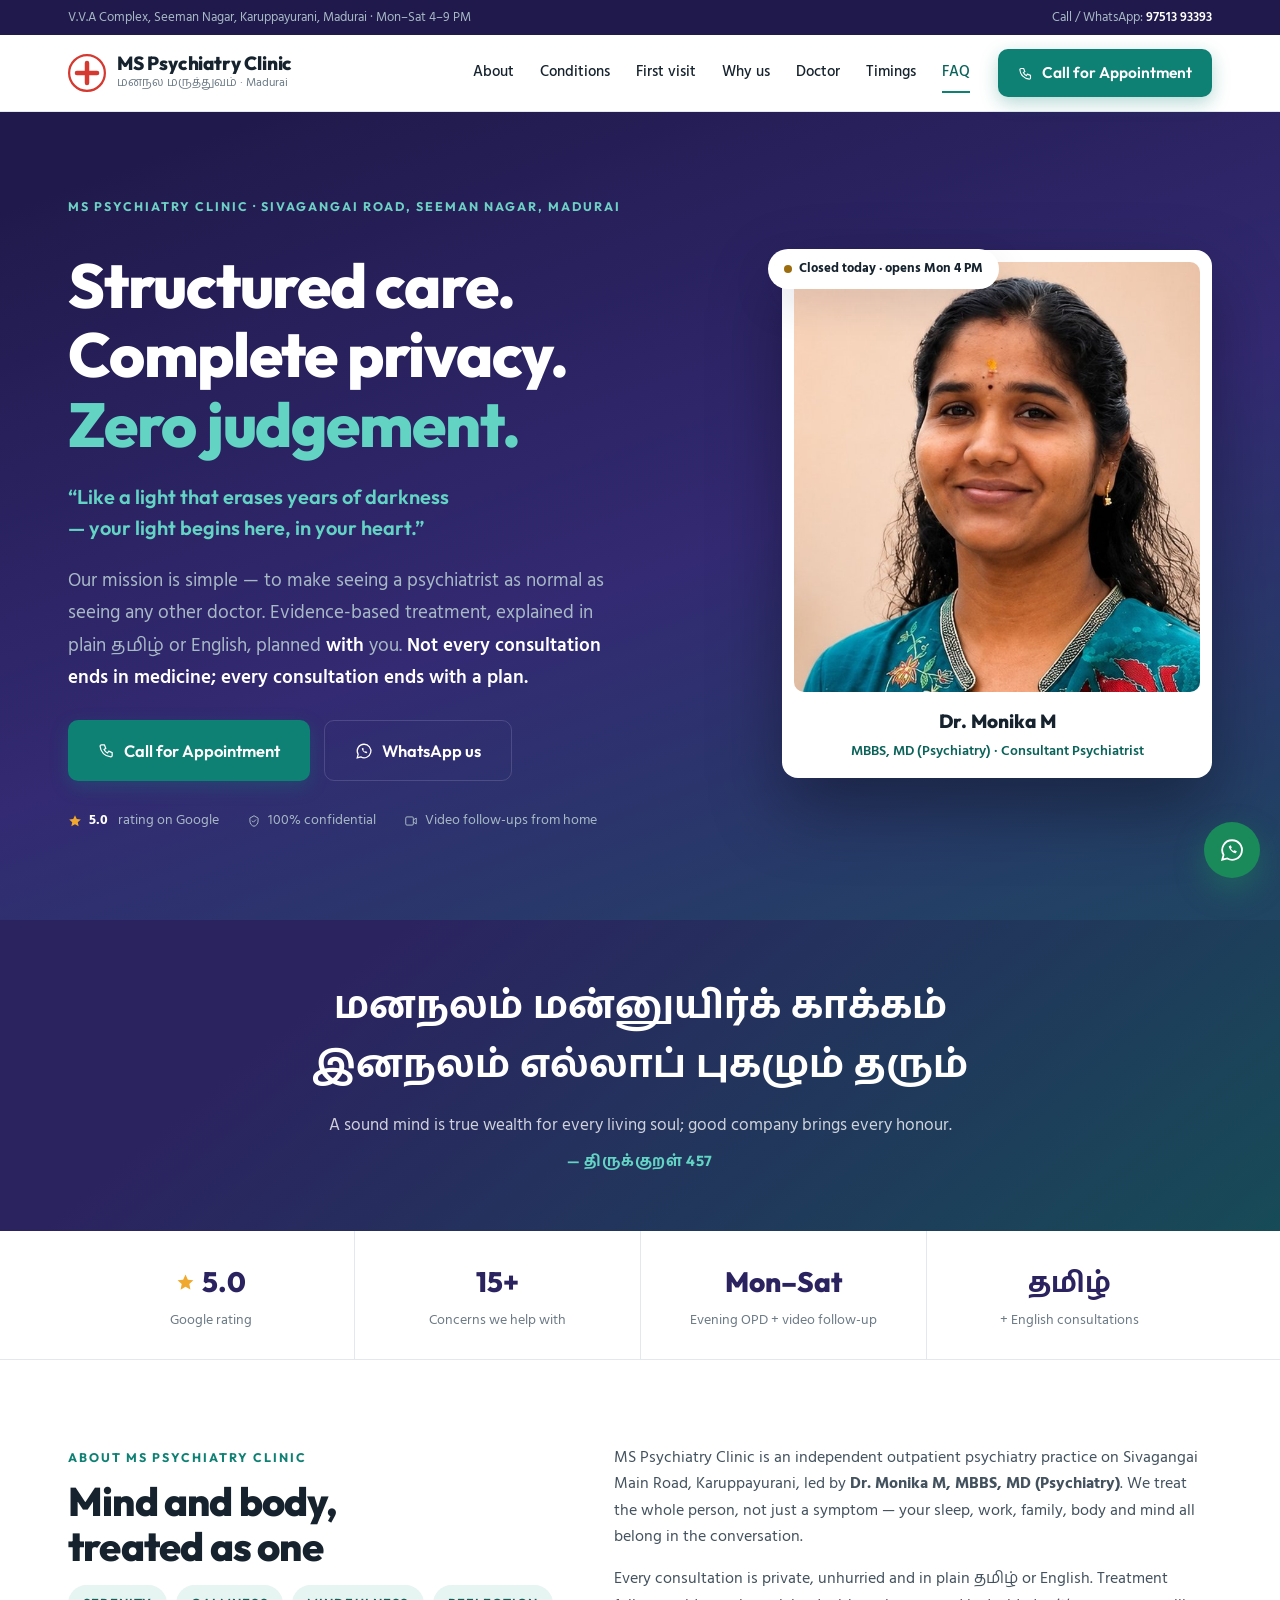
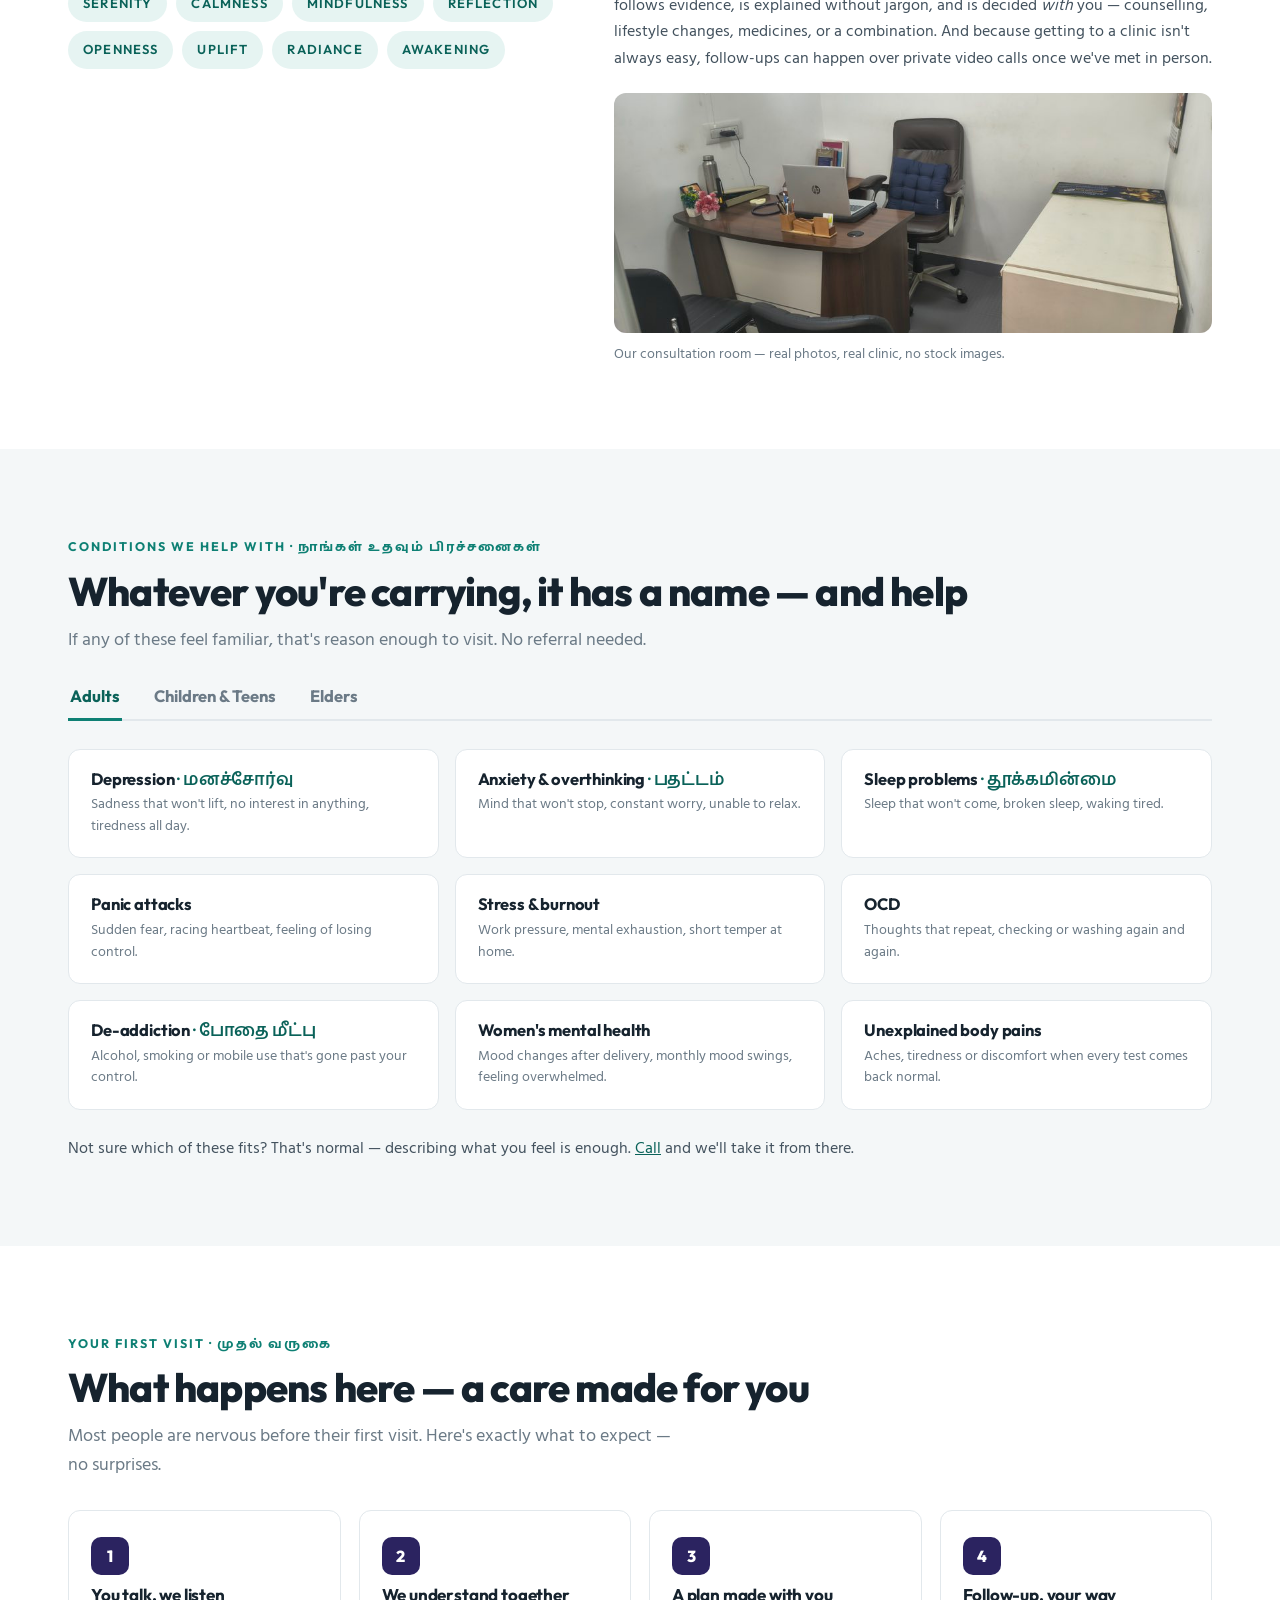
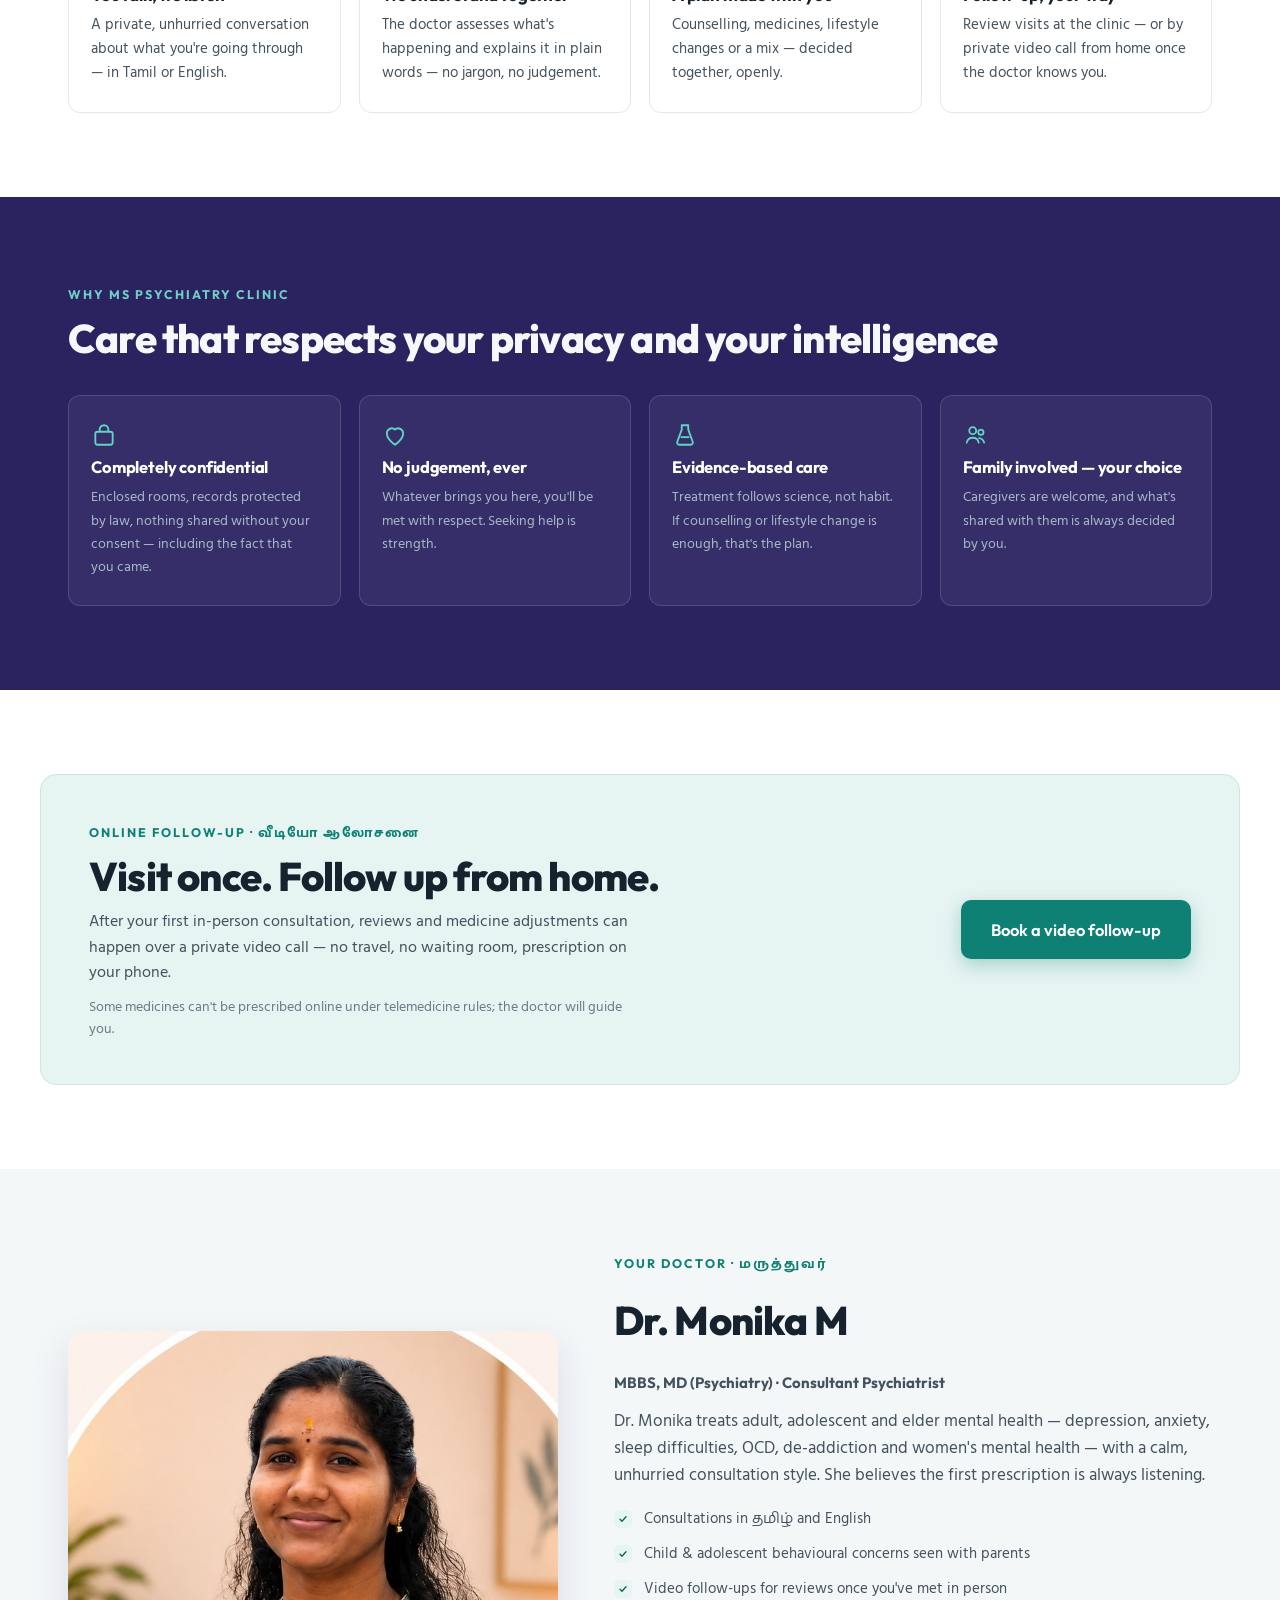
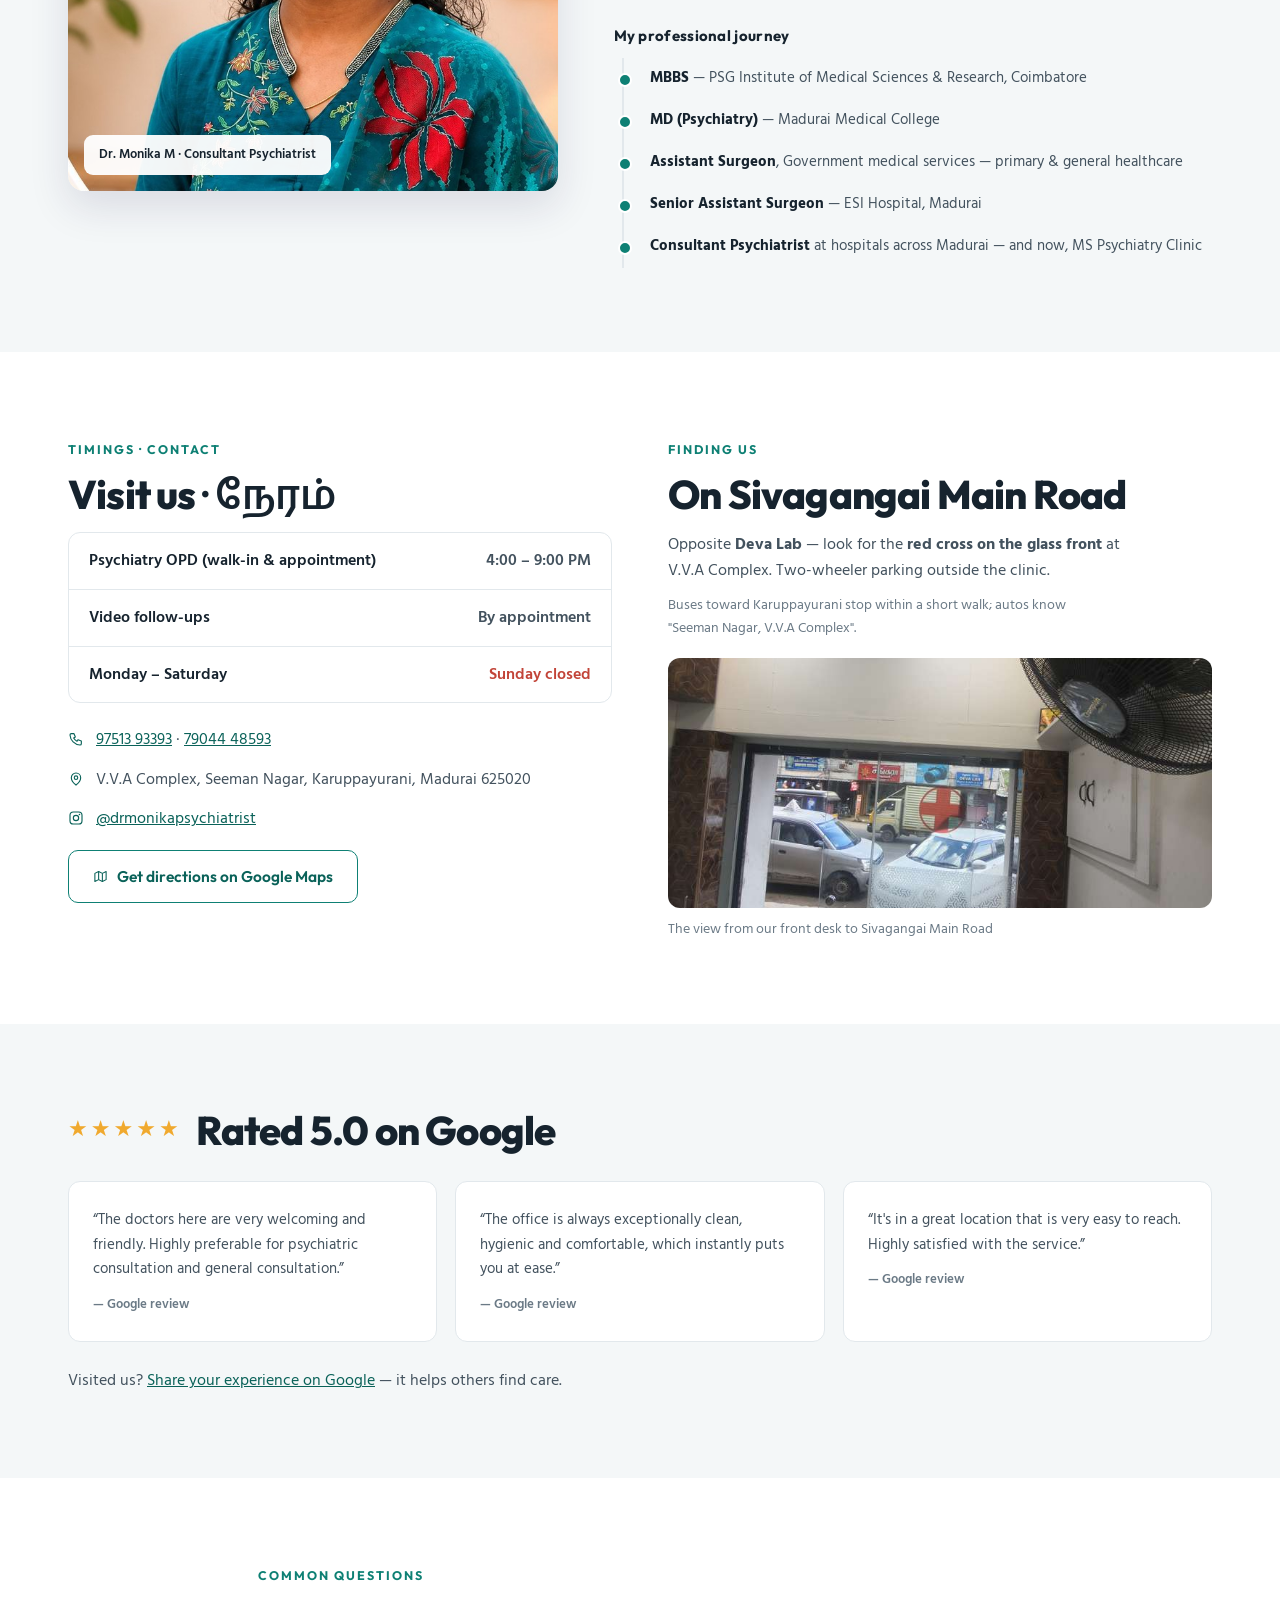
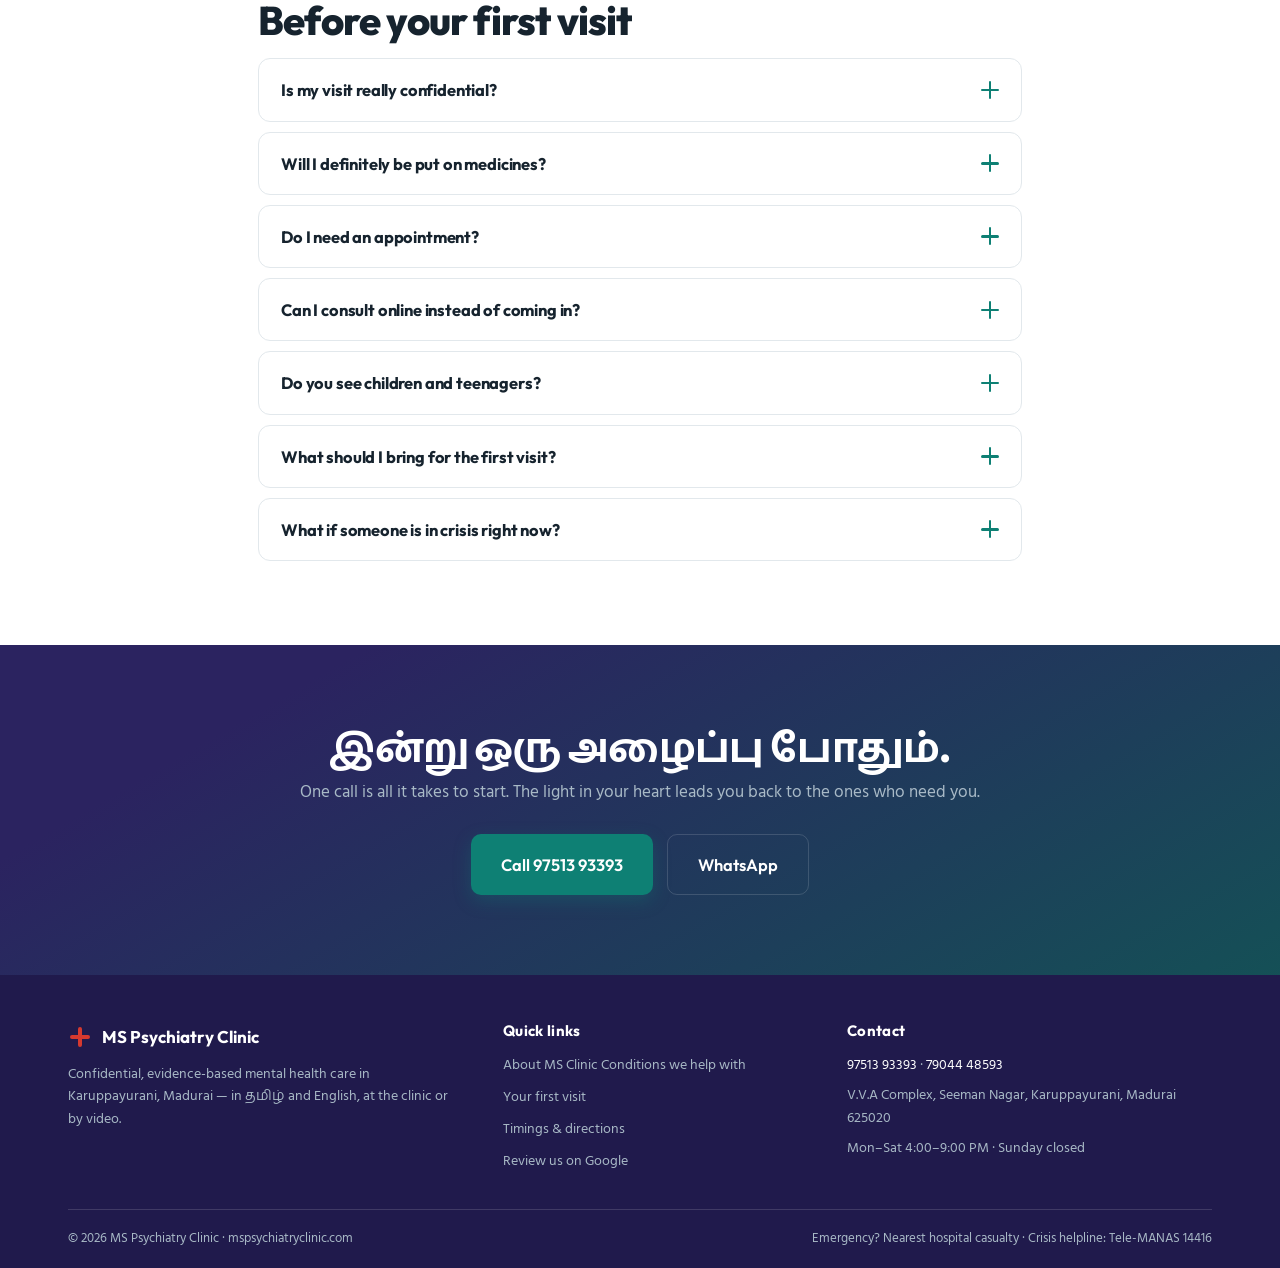
==== index.html @ f20672bb "feat(about): replace mission quote with brand-word chips; hero location now Sivagangai Road, Seeman " ====
<!doctype html>
<html lang="en">
<head>
  <meta charset="utf-8">
  <meta name="viewport" content="width=device-width, initial-scale=1">
  <title>MS Psychiatry Clinic, Madurai — Confidential Mental Health Care | மனநல மருத்துவம்</title>
  <meta name="description" content="MS Psychiatry Clinic, Karuppayurani, Madurai — confidential psychiatric consultation by Dr. Monika M, MD (Psychiatry). Depression, anxiety, sleep, de-addiction, child &amp; elder mental health. Call 97513 93393.">
  <link rel="canonical" href="https://mspsychiatryclinic.com/">
  <meta property="og:title" content="MS Psychiatry Clinic, Madurai — Confidential Mental Health Care">
  <meta property="og:description" content="Talk to a psychiatrist in private, in Tamil or English. Evening OPD on Sivagangai Main Road, Karuppayurani — and video follow-ups from home.">
  <meta property="og:type" content="website">
  <meta property="og:url" content="https://mspsychiatryclinic.com/">
  <meta property="og:image" content="https://mspsychiatryclinic.com/assets/dr-monika-hero-v5.jpg">
  <link rel="icon" href="data:image/svg+xml,%3Csvg xmlns='http://www.w3.org/2000/svg' viewBox='0 0 24 24'%3E%3Ccircle cx='12' cy='12' r='11' fill='white' stroke='%23D5392F' stroke-width='1.5'/%3E%3Cpath d='M12 5v14M5 12h14' stroke='%23D5392F' stroke-width='3.4' stroke-linecap='round'/%3E%3C/svg%3E">
  <link rel="preconnect" href="https://fonts.googleapis.com">
  <link rel="preconnect" href="https://fonts.gstatic.com" crossorigin>
  <link rel="stylesheet" href="https://fonts.googleapis.com/css2?family=Outfit:wght@500;600;700;800&family=Hind+Madurai:wght@400;500;600;700&display=swap">
  <link rel="stylesheet" href="css/style.css?v=8">
  <script type="application/ld+json">
  {
    "@context": "https://schema.org",
    "@type": "MedicalClinic",
    "name": "MS Psychiatry Clinic",
    "alternateName": "MS Clinic Madurai",
    "url": "https://mspsychiatryclinic.com/",
    "image": "https://mspsychiatryclinic.com/assets/dr-monika-hero-v5.jpg",
    "telephone": "+91-97513-93393",
    "address": {
      "@type": "PostalAddress",
      "streetAddress": "V.V.A Complex, Seeman Nagar, Karuppayurani",
      "addressLocality": "Madurai",
      "addressRegion": "Tamil Nadu",
      "postalCode": "625020",
      "addressCountry": "IN"
    },
    "geo": { "@type": "GeoCoordinates", "latitude": 9.930453, "longitude": 78.1749287 },
    "openingHoursSpecification": [{
      "@type": "OpeningHoursSpecification",
      "dayOfWeek": ["Monday","Tuesday","Wednesday","Thursday","Friday","Saturday"],
      "opens": "16:00", "closes": "21:00"
    }],
    "medicalSpecialty": "Psychiatric",
    "physician": [{
      "@type": "Physician",
      "name": "Dr. Monika M",
      "medicalSpecialty": "Psychiatric",
      "description": "MBBS, MD (Psychiatry) — Consultant Psychiatrist"
    }]
  }
  </script>
</head>
<body>

<a class="skip-link" href="#conditions">Skip to content</a>

<div class="topbar">
  <div class="topbar-inner">
    <span class="topbar-loc">V.V.A Complex, Seeman Nagar, Karuppayurani, Madurai · Mon–Sat 4–9 PM</span>
    <span>Call / WhatsApp: <a href="tel:+919751393393">97513 93393</a></span>
  </div>
</div>

<header class="site-header" id="top">
  <div class="container header-inner">
    <a class="brand" href="#top" aria-label="MS Psychiatry Clinic home">
      <svg width="38" height="38" viewBox="0 0 34 34" fill="none" aria-hidden="true"><circle cx="17" cy="17" r="16" stroke="#D5392F" stroke-width="2"/><path d="M17 8v18M8 17h18" stroke="#D5392F" stroke-width="4" stroke-linecap="round"/></svg>
      <span class="brand-text">
        <span class="brand-name">MS Psychiatry Clinic</span>
        <span class="brand-sub">மனநல மருத்துவம் · Madurai</span>
      </span>
    </a>
    <nav class="site-nav" aria-label="Main">
      <a href="#about">About</a>
      <a href="#conditions">Conditions</a>
      <a href="#visit">First visit</a>
      <a href="#why">Why us</a>
      <a href="#doctor">Doctor</a>
      <a href="#timings">Timings</a>
      <a href="#faq">FAQ</a>
    </nav>
    <a class="btn btn-primary btn-call" href="tel:+919751393393">
      <svg width="15" height="15" viewBox="0 0 24 24" fill="none" aria-hidden="true"><path d="M5 4h4l2 5-2.5 1.5a12 12 0 0 0 5 5L15 13l5 2v4a2 2 0 0 1-2 2A16 16 0 0 1 3 6a2 2 0 0 1 2-2z" stroke="currentColor" stroke-width="1.8" stroke-linejoin="round"/></svg>
      Call for Appointment
    </a>
    <button class="nav-toggle" aria-expanded="false" aria-controls="mobile-nav" aria-label="Menu">
      <span></span><span></span><span></span>
    </button>
  </div>
  <nav class="mobile-nav" id="mobile-nav" aria-label="Mobile">
    <a href="#about">About MS Clinic</a> <a href="#conditions">Conditions we help with</a>
    <a href="#visit">Your first visit</a>
    <a href="#why">Why MS Clinic</a>
    <a href="#doctor">The doctor</a>
    <a href="#timings">Timings &amp; contact</a>
    <a href="#faq">FAQ</a>
    <a class="btn btn-primary" href="tel:+919751393393">Call 97513 93393</a>
  </nav>
</header>

<main>

  <!-- ============ HERO ============ -->
  <section class="hero">
    <div class="container hero-grid">
      <div class="hero-copy reveal">
        <span class="eyebrow eyebrow-light">MS PSYCHIATRY CLINIC · SIVAGANGAI ROAD, SEEMAN NAGAR, MADURAI</span>
        <h1>Structured care.<br>Complete privacy.<br><span class="accent">Zero judgement.</span></h1>
        <p class="hero-light-quote">“Like a light that erases years of darkness — your light begins here, in your heart.”</p>
        <p class="hero-mission">Our mission is simple — to make seeing a psychiatrist as normal as seeing any other doctor. Evidence-based treatment, explained in plain தமிழ் or English, planned <strong>with</strong> you. <strong>Not every consultation ends in medicine; every consultation ends with a plan.</strong></p>
        <div class="hero-ctas">
          <a class="btn btn-primary btn-lg" href="tel:+919751393393">
            <svg width="17" height="17" viewBox="0 0 24 24" fill="none" aria-hidden="true"><path d="M5 4h4l2 5-2.5 1.5a12 12 0 0 0 5 5L15 13l5 2v4a2 2 0 0 1-2 2A16 16 0 0 1 3 6a2 2 0 0 1 2-2z" stroke="currentColor" stroke-width="1.8" stroke-linejoin="round"/></svg>
            Call for Appointment
          </a>
          <a class="btn btn-ghost-light btn-lg" href="https://wa.me/919751393393?text=Vanakkam%2C%20I%20would%20like%20to%20book%20a%20consultation%20at%20MS%20Psychiatry%20Clinic." target="_blank" rel="noopener">
            <svg width="18" height="18" viewBox="0 0 24 24" fill="none" aria-hidden="true"><path d="M12 3a9 9 0 0 0-7.8 13.5L3 21l4.7-1.2A9 9 0 1 0 12 3z" stroke="currentColor" stroke-width="1.7"/><path d="M9 8.5c.4 2.9 3.6 6.1 6.5 6.5l1-1.8-2.3-1-1 .8a7 7 0 0 1-2.2-2.2l.8-1-1-2.3z" fill="currentColor"/></svg>
            WhatsApp us
          </a>
        </div>
        <ul class="trust-row" role="list">
          <li>
            <svg width="14" height="14" viewBox="0 0 24 24" fill="#F0A92E" aria-hidden="true"><path d="M12 2l3 6.5 7 .8-5.2 4.7 1.4 6.9L12 17.5 5.8 21l1.4-7L2 9.3l7-.8z"/></svg>
            <strong>5.0</strong>&nbsp;rating on Google
          </li>
          <li>
            <svg width="14" height="14" viewBox="0 0 24 24" fill="none" aria-hidden="true"><path d="M12 3l7 4v5c0 4.4-3 8.4-7 9-4-.6-7-4.6-7-9V7z" stroke="currentColor" stroke-width="1.7" stroke-linejoin="round"/><path d="M9 12l2 2 4-4" stroke="currentColor" stroke-width="1.7" stroke-linecap="round" stroke-linejoin="round"/></svg>
            100% confidential
          </li>
          <li>
            <svg width="14" height="14" viewBox="0 0 24 24" fill="none" aria-hidden="true"><rect x="3" y="5" width="13" height="14" rx="2" stroke="currentColor" stroke-width="1.7"/><path d="M16 10l5-3v10l-5-3" stroke="currentColor" stroke-width="1.7" stroke-linejoin="round"/></svg>
            Video follow-ups from home
          </li>
        </ul>
      </div>
      <div class="hero-card reveal">
        <p class="hero-badge" id="open-status" hidden><span class="dot" aria-hidden="true"></span><span id="open-status-text"></span></p>
        <figure class="hero-card-photo">
          <img src="assets/dr-monika-hero-v5.jpg" alt="Dr. Monika M, Consultant Psychiatrist at MS Psychiatry Clinic, Madurai" width="430" height="430" loading="eager">
          <figcaption class="hero-card-name">
            <span class="n">Dr. Monika M</span>
            <span class="q">MBBS, MD (Psychiatry) · Consultant Psychiatrist</span>
          </figcaption>
        </figure>
      </div>
    </div>
  </section>

  <!-- ============ KURAL ============ -->
  <section class="kural-band" aria-label="Thirukkural on mental wellness">
    <div class="container reveal">
      <p class="kural-text" lang="ta">மனநலம் மன்னுயிர்க் காக்கம்<br>இனநலம் எல்லாப் புகழும் தரும்</p>
      <p class="kural-meaning">A sound mind is true wealth for every living soul; good company brings every honour.</p>
      <p class="kural-cite" lang="ta">— திருக்குறள் 457</p>
    </div>
  </section>

  <!-- ============ STATS ============ -->
  <div class="stats-band">
    <div class="container stats-grid reveal-group">
      <div class="stat"><span class="stat-value"><svg width="19" height="19" viewBox="0 0 24 24" fill="#F0A92E" aria-hidden="true"><path d="M12 2l3 6.5 7 .8-5.2 4.7 1.4 6.9L12 17.5 5.8 21l1.4-7L2 9.3l7-.8z"/></svg>5.0</span><span class="stat-label">Google rating</span></div>
      <div class="stat"><span class="stat-value">15+</span><span class="stat-label">Concerns we help with</span></div>
      <div class="stat"><span class="stat-value">Mon–Sat</span><span class="stat-label">Evening OPD + video follow-up</span></div>
      <div class="stat"><span class="stat-value" lang="ta">தமிழ்</span><span class="stat-label">+ English consultations</span></div>
    </div>
  </div>

  <!-- ============ ABOUT ============ -->
  <section class="section" id="about">
    <div class="container about-grid">
      <div class="reveal">
        <span class="eyebrow">ABOUT MS PSYCHIATRY CLINIC</span>
        <h2>Mind and body, treated as one</h2>
        <ul class="word-row" role="list" aria-label="What care here feels like">
          <li>Serenity</li><li>Calmness</li><li>Mindfulness</li><li>Reflection</li><li>Openness</li><li>Uplift</li><li>Radiance</li><li>Awakening</li>
        </ul>
      </div>
      <div class="about-copy reveal">
        <p>MS Psychiatry Clinic is an independent outpatient psychiatry practice on Sivagangai Main Road, Karuppayurani, led by <strong>Dr. Monika M, MBBS, MD (Psychiatry)</strong>. We treat the whole person, not just a symptom — your sleep, work, family, body and mind all belong in the conversation.</p>
        <p>Every consultation is private, unhurried and in plain தமிழ் or English. Treatment follows evidence, is explained without jargon, and is decided <em>with</em> you — counselling, lifestyle changes, medicines, or a combination. And because getting to a clinic isn't always easy, follow-ups can happen over private video calls once we've met in person.</p>
        <figure class="about-photo">
          <img src="assets/consult.jpg" alt="Consultation room at MS Psychiatry Clinic" width="560" height="240" loading="lazy">
          <figcaption>Our consultation room — real photos, real clinic, no stock images.</figcaption>
        </figure>
      </div>
    </div>
  </section>

  <!-- ============ CONDITIONS ============ -->
  <section class="section section-alt" id="conditions">
    <div class="container">
      <span class="eyebrow reveal">CONDITIONS WE HELP WITH · நாங்கள் உதவும் பிரச்சனைகள்</span>
      <h2 class="reveal">Whatever you're carrying, it has a name — and help</h2>
      <p class="section-lede reveal">If any of these feel familiar, that's reason enough to visit. No referral needed.</p>

      <div class="tabs reveal" data-tabs>
        <div class="tablist" role="tablist" aria-label="Conditions by age group">
          <button class="tab is-active" id="tab-adults" role="tab" aria-selected="true" aria-controls="panel-adults">Adults</button>
          <button class="tab" id="tab-children" role="tab" aria-selected="false" aria-controls="panel-children" tabindex="-1">Children &amp; Teens</button>
          <button class="tab" id="tab-elders" role="tab" aria-selected="false" aria-controls="panel-elders" tabindex="-1">Elders</button>
        </div>

        <div class="tabpanel is-active" id="panel-adults" role="tabpanel" aria-labelledby="tab-adults">
          <div class="condition-grid">
            <div class="condition-card"><h3>Depression <span lang="ta">· மனச்சோர்வு</span></h3><p>Sadness that won't lift, no interest in anything, tiredness all day.</p></div>
            <div class="condition-card"><h3>Anxiety &amp; overthinking <span lang="ta">· பதட்டம்</span></h3><p>Mind that won't stop, constant worry, unable to relax.</p></div>
            <div class="condition-card"><h3>Sleep problems <span lang="ta">· தூக்கமின்மை</span></h3><p>Sleep that won't come, broken sleep, waking tired.</p></div>
            <div class="condition-card"><h3>Panic attacks</h3><p>Sudden fear, racing heartbeat, feeling of losing control.</p></div>
            <div class="condition-card"><h3>Stress &amp; burnout</h3><p>Work pressure, mental exhaustion, short temper at home.</p></div>
            <div class="condition-card"><h3>OCD</h3><p>Thoughts that repeat, checking or washing again and again.</p></div>
            <div class="condition-card"><h3>De-addiction <span lang="ta">· போதை மீட்பு</span></h3><p>Alcohol, smoking or mobile use that's gone past your control.</p></div>
            <div class="condition-card"><h3>Women's mental health</h3><p>Mood changes after delivery, monthly mood swings, feeling overwhelmed.</p></div>
            <div class="condition-card"><h3>Unexplained body pains</h3><p>Aches, tiredness or discomfort when every test comes back normal.</p></div>
          </div>
        </div>

        <div class="tabpanel" id="panel-children" role="tabpanel" aria-labelledby="tab-children" hidden>
          <div class="condition-grid">
            <div class="condition-card"><h3>Focus &amp; hyperactivity</h3><p>Can't sit still, poor concentration, school complaints.</p></div>
            <div class="condition-card"><h3>Behaviour &amp; mood changes</h3><p>Sudden anger, withdrawal, refusing school.</p></div>
            <div class="condition-card"><h3>Exam stress</h3><p>Fear of exams, blanking out, pressure that's become too much.</p></div>
            <div class="condition-card"><h3>Mobile &amp; gaming overuse</h3><p>Screens taking over sleep, studies and family time.</p></div>
          </div>
          <p class="panel-footnote">A parent or guardian always joins the consultation for anyone under 18.</p>
        </div>

        <div class="tabpanel" id="panel-elders" role="tabpanel" aria-labelledby="tab-elders" hidden>
          <div class="condition-grid">
            <div class="condition-card"><h3>Memory problems <span lang="ta">· மறதி</span></h3><p>Forgetting names and places, repeating questions, losing things.</p></div>
            <div class="condition-card"><h3>Loneliness &amp; low mood</h3><p>Withdrawn, tearful, no interest in food or family.</p></div>
            <div class="condition-card"><h3>Sleep changes</h3><p>Awake at night, sleepy all day, restlessness.</p></div>
            <div class="condition-card"><h3>Suspicion &amp; confusion</h3><p>New suspiciousness, talking to self, seeing or hearing things.</p></div>
          </div>
        </div>
      </div>
      <p class="conditions-note reveal">Not sure which of these fits? That's normal — describing what you feel is enough. <a href="tel:+919751393393">Call</a> and we'll take it from there.</p>
    </div>
  </section>

  <!-- ============ FIRST VISIT ============ -->
  <section class="section" id="visit">
    <div class="container">
      <span class="eyebrow reveal">YOUR FIRST VISIT · முதல் வருகை</span>
      <h2 class="reveal">What happens here — a care made for you</h2>
      <p class="section-lede reveal">Most people are nervous before their first visit. Here's exactly what to expect — no surprises.</p>
      <ol class="journey reveal-group" role="list">
        <li class="journey-step">
          <span class="step-num">1</span>
          <h3>You talk, we listen</h3>
          <p>A private, unhurried conversation about what you're going through — in Tamil or English.</p>
        </li>
        <li class="journey-step">
          <span class="step-num">2</span>
          <h3>We understand together</h3>
          <p>The doctor assesses what's happening and explains it in plain words — no jargon, no judgement.</p>
        </li>
        <li class="journey-step">
          <span class="step-num">3</span>
          <h3>A plan made with you</h3>
          <p>Counselling, medicines, lifestyle changes or a mix — decided together, openly.</p>
        </li>
        <li class="journey-step">
          <span class="step-num">4</span>
          <h3>Follow-up, your way</h3>
          <p>Review visits at the clinic — or by private video call from home once the doctor knows you.</p>
        </li>
      </ol>
    </div>
  </section>

  <!-- ============ WHY US ============ -->
  <section class="section section-dark" id="why">
    <div class="container">
      <span class="eyebrow eyebrow-light reveal">WHY MS PSYCHIATRY CLINIC</span>
      <h2 class="on-dark reveal">Care that respects your privacy and your intelligence</h2>
      <div class="why-grid reveal-group">
        <div class="why-card">
          <svg width="26" height="26" viewBox="0 0 24 24" fill="none" aria-hidden="true"><rect x="4" y="9" width="16" height="12" rx="2" stroke="currentColor" stroke-width="1.7"/><path d="M8 9V7a4 4 0 1 1 8 0v2" stroke="currentColor" stroke-width="1.7"/></svg>
          <h3>Completely confidential</h3>
          <p>Enclosed rooms, records protected by law, nothing shared without your consent — including the fact that you came.</p>
        </div>
        <div class="why-card">
          <svg width="26" height="26" viewBox="0 0 24 24" fill="none" aria-hidden="true"><path d="M12 21s-7.5-5-7.5-10.5A4.5 4.5 0 0 1 12 7a4.5 4.5 0 0 1 7.5 3.5C19.5 16 12 21 12 21z" stroke="currentColor" stroke-width="1.7" stroke-linejoin="round"/></svg>
          <h3>No judgement, ever</h3>
          <p>Whatever brings you here, you'll be met with respect. Seeking help is strength.</p>
        </div>
        <div class="why-card">
          <svg width="26" height="26" viewBox="0 0 24 24" fill="none" aria-hidden="true"><path d="M9 3h6v4l4 11a2 2 0 0 1-2 3H7a2 2 0 0 1-2-3L9 7z" stroke="currentColor" stroke-width="1.7" stroke-linejoin="round"/><path d="M8 14h8" stroke="currentColor" stroke-width="1.7"/></svg>
          <h3>Evidence-based care</h3>
          <p>Treatment follows science, not habit. If counselling or lifestyle change is enough, that's the plan.</p>
        </div>
        <div class="why-card">
          <svg width="26" height="26" viewBox="0 0 24 24" fill="none" aria-hidden="true"><circle cx="9" cy="8" r="3.2" stroke="currentColor" stroke-width="1.7"/><circle cx="16.5" cy="9.5" r="2.4" stroke="currentColor" stroke-width="1.7"/><path d="M3.5 19c.6-3 2.8-4.5 5.5-4.5s4.9 1.5 5.5 4.5M14.8 14.9c2.2.2 3.9 1.5 4.7 4.1" stroke="currentColor" stroke-width="1.7" stroke-linecap="round"/></svg>
          <h3>Family involved — your choice</h3>
          <p>Caregivers are welcome, and what's shared with them is always decided by you.</p>
        </div>
      </div>
    </div>
  </section>

  <!-- ============ ONLINE FOLLOW-UP ============ -->
  <section class="section" id="online">
    <div class="container online-strip reveal">
      <div>
        <span class="eyebrow">ONLINE FOLLOW-UP · வீடியோ ஆலோசனை</span>
        <h2>Visit once. Follow up from home.</h2>
        <p>After your first in-person consultation, reviews and medicine adjustments can happen over a private video call — no travel, no waiting room, prescription on your phone. <span class="fine-inline">Some medicines can't be prescribed online under telemedicine rules; the doctor will guide you.</span></p>
      </div>
      <div>
        <!-- TODO: replace href with the Eka Care / booking page URL when live -->
        <a class="btn btn-primary btn-lg" href="https://wa.me/919751393393?text=I%20would%20like%20to%20book%20an%20online%20follow-up." target="_blank" rel="noopener">Book a video follow-up</a>
      </div>
    </div>
  </section>

  <!-- ============ DOCTOR ============ -->
  <section class="section section-alt" id="doctor">
    <div class="container doctor-grid">
      <figure class="doctor-photo-wrap reveal">
        <img src="assets/dr-monika-doctor-v1.jpg" alt="Dr. Monika M, Consultant Psychiatrist at MS Psychiatry Clinic, Madurai" width="520" height="460" loading="lazy">
        <figcaption>Dr. Monika M · Consultant Psychiatrist</figcaption>
      </figure>
      <div class="doctor-copy reveal">
        <span class="eyebrow">YOUR DOCTOR · மருத்துவர்</span>
        <h2>Dr. Monika M</h2>
        <p class="doctor-quals">MBBS, MD (Psychiatry) · Consultant Psychiatrist</p>
        <p>Dr. Monika treats adult, adolescent and elder mental health — depression, anxiety, sleep difficulties, OCD, de-addiction and women's mental health — with a calm, unhurried consultation style. She believes the first prescription is always listening.</p>
        <ul class="doctor-points" role="list">
          <li>Consultations in தமிழ் and English</li>
          <li>Child &amp; adolescent behavioural concerns seen with parents</li>
          <li>Video follow-ups for reviews once you've met in person</li>
        </ul>
        <h3 class="journey-title">My professional journey</h3>
        <ol class="doctor-journey" role="list">
          <li><strong>MBBS</strong> — PSG Institute of Medical Sciences &amp; Research, Coimbatore</li>
          <li><strong>MD (Psychiatry)</strong> — Madurai Medical College</li>
          <li><strong>Assistant Surgeon</strong>, Government medical services — primary &amp; general healthcare</li>
          <li><strong>Senior Assistant Surgeon</strong> — ESI Hospital, Madurai</li>
          <li><strong>Consultant Psychiatrist</strong> at hospitals across Madurai — and now, MS Psychiatry Clinic</li>
        </ol>
      </div>
    </div>
  </section>

  <!-- ============ TIMINGS + CONTACT ============ -->
  <section class="section" id="timings">
    <div class="container timing-grid">
      <div class="reveal">
        <span class="eyebrow">TIMINGS · CONTACT</span>
        <h2>Visit us <span lang="ta" style="font-weight: 600">· நேரம்</span></h2>
        <table class="timing-table">
          <tbody>
            <!-- TODO: confirm final psychiatry OPD hours with the clinic -->
            <tr><th scope="row">Psychiatry OPD (walk-in &amp; appointment)</th><td>4:00 – 9:00 PM</td></tr>
            <tr><th scope="row">Video follow-ups</th><td>By appointment</td></tr>
            <tr><th scope="row">Monday – Saturday</th><td class="closed">Sunday closed</td></tr>
          </tbody>
        </table>
        <ul class="contact-list" role="list">
          <li>
            <svg width="16" height="16" viewBox="0 0 24 24" fill="none" aria-hidden="true"><path d="M5 4h4l2 5-2.5 1.5a12 12 0 0 0 5 5L15 13l5 2v4a2 2 0 0 1-2 2A16 16 0 0 1 3 6a2 2 0 0 1 2-2z" stroke="currentColor" stroke-width="1.7" stroke-linejoin="round"/></svg>
            <span><a href="tel:+919751393393">97513 93393</a>&nbsp;·&nbsp;<a href="tel:+917904448593">79044 48593</a></span>
          </li>
          <li>
            <svg width="16" height="16" viewBox="0 0 24 24" fill="none" aria-hidden="true"><path d="M12 21s-7-5.5-7-11a7 7 0 1 1 14 0c0 5.5-7 11-7 11z" stroke="currentColor" stroke-width="1.7"/><circle cx="12" cy="10" r="2.6" stroke="currentColor" stroke-width="1.7"/></svg>
            <span>V.V.A Complex, Seeman Nagar, Karuppayurani, Madurai 625020</span>
          </li>
          <li>
            <svg width="16" height="16" viewBox="0 0 24 24" fill="none" aria-hidden="true"><rect x="3" y="3" width="18" height="18" rx="5" stroke="currentColor" stroke-width="1.7"/><circle cx="12" cy="12" r="4" stroke="currentColor" stroke-width="1.7"/><circle cx="17.2" cy="6.8" r="1.2" fill="currentColor"/></svg>
            <a href="https://www.instagram.com/drmonikapsychiatrist" target="_blank" rel="noopener">@drmonikapsychiatrist</a>
          </li>
        </ul>
        <a class="btn btn-outline" href="https://www.google.com/maps/search/?api=1&query=MS%20Psychiatry%20Clinic%20Seeman%20Nagar%20Karuppayurani%20Madurai" target="_blank" rel="noopener">
          <svg width="15" height="15" viewBox="0 0 24 24" fill="none" aria-hidden="true"><path d="M3 7l6-3 6 3 6-3v13l-6 3-6-3-6 3z" stroke="currentColor" stroke-width="1.7" stroke-linejoin="round"/><path d="M9 4v13M15 7v13" stroke="currentColor" stroke-width="1.7"/></svg>
          Get directions on Google Maps
        </a>
      </div>
      <div class="reveal">
        <span class="eyebrow">FINDING US</span>
        <h2>On Sivagangai Main Road</h2>
        <div class="finding-note">
          <p>Opposite <strong>Deva Lab</strong> — look for the <strong>red cross on the glass front</strong> at V.V.A Complex. Two-wheeler parking outside the clinic.</p>
          <p class="finding-transit">Buses toward Karuppayurani stop within a short walk; autos know "Seeman Nagar, V.V.A Complex".</p>
        </div>
        <figure class="finding-photo">
          <img src="assets/lobby.jpg" alt="View from inside MS Psychiatry Clinic toward Sivagangai Main Road" width="560" height="250" loading="lazy">
          <figcaption>The view from our front desk to Sivagangai Main Road</figcaption>
        </figure>
      </div>
    </div>
  </section>

  <!-- ============ REVIEWS ============ -->
  <section class="section section-alt" id="reviews">
    <div class="container">
      <div class="rating-head reveal">
        <span class="stars" aria-label="5 out of 5 stars">★★★★★</span>
        <h2>Rated 5.0 on Google</h2>
      </div>
      <div class="review-grid reveal-group">
        <blockquote class="review-card">
          <p>“The doctors here are very welcoming and friendly. Highly preferable for psychiatric consultation and general consultation.”</p>
          <cite>— Google review</cite>
        </blockquote>
        <blockquote class="review-card">
          <p>“The office is always exceptionally clean, hygienic and comfortable, which instantly puts you at ease.”</p>
          <cite>— Google review</cite>
        </blockquote>
        <blockquote class="review-card">
          <p>“It's in a great location that is very easy to reach. Highly satisfied with the service.”</p>
          <cite>— Google review</cite>
        </blockquote>
      </div>
      <p class="review-cta reveal">Visited us? <a href="https://g.page/r/CeFRqTSVjq4PEBM/review" target="_blank" rel="noopener">Share your experience on Google</a> — it helps others find care.</p>
    </div>
  </section>

  <!-- ============ FAQ ============ -->
  <section class="section" id="faq">
    <div class="container container-narrow">
      <span class="eyebrow reveal">COMMON QUESTIONS</span>
      <h2 class="reveal">Before your first visit</h2>
      <div class="faq reveal">
        <details>
          <summary>Is my visit really confidential? <span class="faq-icon" aria-hidden="true"></span></summary>
          <p>Completely. Mental-health records are confidential by law, consultation rooms are enclosed, and nothing about your visit — including the fact that you came — is shared with anyone without your consent.</p>
        </details>
        <details>
          <summary>Will I definitely be put on medicines? <span class="faq-icon" aria-hidden="true"></span></summary>
          <p>No. Treatment is planned after understanding you — sometimes it's counselling, sometimes lifestyle changes, sometimes medicines, often a combination. If medicines are advised, the reasons, duration and side effects are explained openly, and the decision is made with you.</p>
        </details>
        <details>
          <summary>Do I need an appointment? <span class="faq-icon" aria-hidden="true"></span></summary>
          <p>Walk-ins are welcome during OPD hours, but a quick call or WhatsApp to 97513 93393 saves you waiting time.</p>
        </details>
        <details>
          <summary>Can I consult online instead of coming in? <span class="faq-icon" aria-hidden="true"></span></summary>
          <p>The first consultation is in person — that's both good medicine and what telemedicine rules require for many treatments. After that, follow-ups can happen over private video calls, with prescriptions sent to your phone.</p>
        </details>
        <details>
          <summary>Do you see children and teenagers? <span class="faq-icon" aria-hidden="true"></span></summary>
          <p>Yes — focus and behaviour concerns, exam stress, screen overuse and mood changes. A parent or guardian always joins the consultation for anyone under 18.</p>
        </details>
        <details>
          <summary>What should I bring for the first visit? <span class="faq-icon" aria-hidden="true"></span></summary>
          <p>Any previous prescriptions or reports if you have them. If you don't, that's fine — just come. Describing what you're feeling is enough to begin.</p>
        </details>
        <details>
          <summary>What if someone is in crisis right now? <span class="faq-icon" aria-hidden="true"></span></summary>
          <p>If someone has harmed themselves or is in immediate danger, go to the nearest hospital casualty now. For urgent emotional support anywhere in India, call <strong>Tele-MANAS 14416</strong> — the Government of India's free, 24×7 mental-health helpline in Tamil and English. Then let us help with ongoing care.</p>
        </details>
      </div>
    </div>
  </section>

  <!-- ============ BOTTOM CTA ============ -->
  <section class="bottom-cta">
    <div class="container reveal">
      <h2 lang="ta">இன்று ஒரு அழைப்பு போதும்.</h2>
      <p>One call is all it takes to start. The light in your heart leads you back to the ones who need you.</p>
      <div class="hero-ctas center">
        <a class="btn btn-primary btn-lg" href="tel:+919751393393">Call 97513 93393</a>
        <a class="btn btn-ghost-light btn-lg" href="https://wa.me/919751393393" target="_blank" rel="noopener">WhatsApp</a>
      </div>
    </div>
  </section>

</main>

<footer class="site-footer">
  <div class="container">
    <div class="footer-grid">
      <div class="footer-col">
        <div class="footer-brand">
          <svg width="24" height="24" viewBox="0 0 24 24" fill="none" aria-hidden="true"><path d="M12 4v16M4 12h16" stroke="#D5392F" stroke-width="4" stroke-linecap="round"/></svg>
          <strong>MS Psychiatry Clinic</strong>
        </div>
        <p>Confidential, evidence-based mental health care in Karuppayurani, Madurai — in தமிழ் and English, at the clinic or by video.</p>
      </div>
      <div class="footer-col">
        <h3>Quick links</h3>
        <ul class="footer-links">
          <li><a href="#about">About MS Clinic</a> <a href="#conditions">Conditions we help with</a></li>
          <li><a href="#visit">Your first visit</a></li>
          <li><a href="#timings">Timings &amp; directions</a></li>
          <li><a href="https://g.page/r/CeFRqTSVjq4PEBM/review" target="_blank" rel="noopener">Review us on Google</a></li>
        </ul>
      </div>
      <div class="footer-col">
        <h3>Contact</h3>
        <p><a href="tel:+919751393393" style="color: #fff; text-decoration: none">97513 93393</a> · <a href="tel:+917904448593" style="color: #fff; text-decoration: none">79044 48593</a></p>
        <p>V.V.A Complex, Seeman Nagar, Karuppayurani, Madurai 625020</p>
        <p>Mon–Sat 4:00–9:00 PM · Sunday closed</p>
      </div>
    </div>
    <div class="footer-bottom">
      <span>© <span id="year">2026</span> MS Psychiatry Clinic · mspsychiatryclinic.com</span>
      <span>Emergency? Nearest hospital casualty · Crisis helpline: Tele-MANAS 14416</span>
    </div>
  </div>
</footer>

<nav class="action-bar" aria-label="Quick actions">
  <a class="action-call" href="tel:+919751393393">
    <svg width="15" height="15" viewBox="0 0 24 24" fill="none" aria-hidden="true"><path d="M5 4h4l2 5-2.5 1.5a12 12 0 0 0 5 5L15 13l5 2v4a2 2 0 0 1-2 2A16 16 0 0 1 3 6a2 2 0 0 1 2-2z" stroke="currentColor" stroke-width="1.8" stroke-linejoin="round"/></svg>
    Call
  </a>
  <a class="action-wa" href="https://wa.me/919751393393" target="_blank" rel="noopener">
    <svg width="16" height="16" viewBox="0 0 24 24" fill="none" aria-hidden="true"><path d="M12 3a9 9 0 0 0-7.8 13.5L3 21l4.7-1.2A9 9 0 1 0 12 3z" stroke="currentColor" stroke-width="1.7"/><path d="M9 8.5c.4 2.9 3.6 6.1 6.5 6.5l1-1.8-2.3-1-1 .8a7 7 0 0 1-2.2-2.2l.8-1-1-2.3z" fill="currentColor"/></svg>
    WhatsApp
  </a>
  <a class="action-map" href="https://www.google.com/maps/search/?api=1&query=MS%20Psychiatry%20Clinic%20Seeman%20Nagar%20Karuppayurani%20Madurai" target="_blank" rel="noopener">
    <svg width="15" height="15" viewBox="0 0 24 24" fill="none" aria-hidden="true"><path d="M12 21s-7-5.5-7-11a7 7 0 1 1 14 0c0 5.5-7 11-7 11z" stroke="currentColor" stroke-width="1.7"/><circle cx="12" cy="10" r="2.6" stroke="currentColor" stroke-width="1.7"/></svg>
    Directions
  </a>
</nav>

<a class="whatsapp-fab" href="https://wa.me/919751393393" target="_blank" rel="noopener" aria-label="Chat on WhatsApp">
  <svg width="26" height="26" viewBox="0 0 24 24" fill="none" aria-hidden="true"><path d="M12 3a9 9 0 0 0-7.8 13.5L3 21l4.7-1.2A9 9 0 1 0 12 3z" stroke="#fff" stroke-width="1.7"/><path d="M9 8.5c.4 2.9 3.6 6.1 6.5 6.5l1-1.8-2.3-1-1 .8a7 7 0 0 1-2.2-2.2l.8-1-1-2.3z" fill="#fff"/></svg>
</a>


<script src="js/main.js?v=4"></script>
</body>
</html>
---- css/style.css ----
/* MS Psychiatry Clinic — v4 "Deep Teal Professional"
   Wide, mission-led medical layout. Navy/teal confidence, clean cards,
   no decorative motifs. Outfit headings + Hind Madurai body (Tamil-safe). */

:root {
  --navy: #2B2360;
  --navy-2: #201A4C;
  --teal: #0E8074;
  --teal-deep: #0A6259;
  --teal-tint: #E6F4F2;
  --page: #FFFFFF;
  --alt: #F4F7F8;
  --ink: #16232E;
  --body: #43525E;
  --muted: #6B7A86;
  --line: #E2E8EC;
  --line-dark: rgba(255, 255, 255, 0.14);
  --on-dark: #F4F8FA;
  --on-dark-muted: #A8B9C6;
  --star: #F0A92E;
  --wa: #1B8A5A;
  --cross: #D5392F;
  --danger: #C24438;
  --amber: #9C6D0F;
  --green-tint: #E4F3EC;
  --font-display: 'Outfit', 'Hind Madurai', system-ui, sans-serif;
  --font-body: 'Hind Madurai', 'Noto Sans Tamil', system-ui, sans-serif;
  --radius: 12px;
  --radius-lg: 16px;
  --shadow-sm: 0 2px 10px rgba(32, 26, 76, 0.06);
  --shadow: 0 16px 40px rgba(32, 26, 76, 0.12);
  --container: 1200px;
}

* { box-sizing: border-box; }
html { scroll-behavior: smooth; scroll-padding-top: 96px; }
@media (prefers-reduced-motion: reduce) {
  html { scroll-behavior: auto; }
  .reveal, .reveal-group > * { opacity: 1 !important; transform: none !important; transition: none !important; }
}

body {
  margin: 0;
  background: var(--page);
  color: var(--ink);
  font-family: var(--font-body);
  font-size: 16.5px;
  line-height: 1.65;
  -webkit-font-smoothing: antialiased;
}

img { max-width: 100%; display: block; }
a { color: var(--teal-deep); }
::selection { background: var(--teal-tint); }

.container { max-width: var(--container); margin: 0 auto; padding: 0 28px; }
.container-narrow { max-width: 820px; }

.skip-link { position: absolute; left: -9999px; top: 0; background: var(--teal); color: #fff; padding: 10px 18px; z-index: 100; }
.skip-link:focus { left: 0; }

/* ---------- Type ---------- */
h1, h2, h3 { font-family: var(--font-display); margin: 0; line-height: 1.12; letter-spacing: -0.02em; text-wrap: balance; }
h1 { font-size: clamp(40px, 5.4vw, 62px); font-weight: 800; }
h2 { font-size: clamp(28px, 3.4vw, 40px); font-weight: 800; margin-bottom: 16px; }
h3 { font-size: 18px; font-weight: 700; letter-spacing: -0.01em; }
.eyebrow {
  display: inline-block; font-family: var(--font-display);
  font-size: 12.5px; font-weight: 700; letter-spacing: 0.16em; text-transform: uppercase;
  color: var(--teal); margin: 0 0 12px;
}
.eyebrow-light { color: #6ED0C5; }
.on-dark { color: var(--on-dark); }
.section-lede { font-size: 17.5px; color: var(--muted); margin: -4px 0 12px; max-width: 62ch; }

/* ---------- Buttons ---------- */
.btn {
  display: inline-flex; align-items: center; justify-content: center; gap: 9px;
  font-family: var(--font-display); font-size: 15.5px; font-weight: 600;
  padding: 13px 24px; border-radius: 10px; border: none; cursor: pointer;
  text-decoration: none;
  transition: background 0.16s ease, transform 0.16s ease, box-shadow 0.16s ease, border-color 0.16s ease;
}
.btn:hover { transform: translateY(-1px); }
.btn:focus-visible { outline: 3px solid #79C8BF; outline-offset: 2px; }
.btn-lg { font-size: 16.5px; padding: 16px 30px; }
.btn-primary { background: var(--teal); color: #fff; box-shadow: 0 6px 18px rgba(14, 128, 116, 0.3); }
.btn-primary:hover { background: var(--teal-deep); }
.btn-ghost-light { background: transparent; color: #fff; border: 1.5px solid var(--line-dark); }
.btn-ghost-light:hover { background: rgba(255, 255, 255, 0.08); border-color: rgba(255, 255, 255, 0.35); }
.btn-whatsapp { background: var(--wa); color: #fff; }
.btn-whatsapp:hover { filter: brightness(1.07); }
.btn-outline { background: #fff; color: var(--teal-deep); border: 1.5px solid var(--teal); margin-top: 18px; }
.btn-outline:hover { background: var(--teal-tint); }

/* ---------- Top bar + header ---------- */
.topbar { background: var(--navy-2); color: var(--on-dark-muted); font-size: 13px; }
.topbar-inner { display: flex; justify-content: space-between; align-items: center; gap: 16px; padding: 7px 28px; max-width: var(--container); margin: 0 auto; }
.topbar a { color: #fff; text-decoration: none; font-weight: 600; }
.topbar .chip-status { display: inline-flex; align-items: center; gap: 6px; font-weight: 600; }
.topbar .chip-status .dot { width: 7px; height: 7px; border-radius: 50%; background: currentColor; }
.topbar .chip-status.is-open { color: #5ED4A0; }
.topbar .chip-status.is-closed { color: #E9C077; }

.site-header {
  position: sticky; top: 0; z-index: 50;
  background: rgba(255, 255, 255, 0.94);
  backdrop-filter: blur(10px);
  -webkit-backdrop-filter: blur(10px);
  border-bottom: 1px solid var(--line);
}
.site-header.is-scrolled { box-shadow: var(--shadow-sm); }
.header-inner { display: flex; align-items: center; gap: 28px; padding-top: 14px; padding-bottom: 14px; }
.brand { display: flex; align-items: center; gap: 11px; text-decoration: none; color: var(--ink); margin-right: auto; }
.brand-text { display: flex; flex-direction: column; }
.brand-name { font-family: var(--font-display); font-size: 19px; font-weight: 800; line-height: 1.1; letter-spacing: -0.01em; }
.brand-sub { font-size: 11.5px; color: var(--muted); }
.site-nav { display: flex; gap: 26px; font-size: 15px; font-weight: 500; }
.site-nav a { color: var(--ink); text-decoration: none; padding: 6px 0; border-bottom: 2px solid transparent; transition: color 0.15s ease, border-color 0.15s ease; }
.site-nav a:hover, .site-nav a.is-active { color: var(--teal-deep); border-bottom-color: var(--teal); }
.btn-call { padding: 11px 20px; }

.nav-toggle { display: none; background: none; border: none; padding: 10px; cursor: pointer; }
.nav-toggle span { display: block; width: 22px; height: 2px; background: var(--ink); margin: 5px 0; border-radius: 2px; transition: transform 0.2s ease, opacity 0.2s ease; }
.nav-toggle[aria-expanded="true"] span:nth-child(1) { transform: translateY(7px) rotate(45deg); }
.nav-toggle[aria-expanded="true"] span:nth-child(2) { opacity: 0; }
.nav-toggle[aria-expanded="true"] span:nth-child(3) { transform: translateY(-7px) rotate(-45deg); }
.mobile-nav { display: none; flex-direction: column; padding: 8px 28px 20px; border-top: 1px solid var(--line); background: #fff; }
.mobile-nav a { padding: 13px 2px; text-decoration: none; color: var(--ink); font-weight: 500; border-bottom: 1px solid var(--line); }
.mobile-nav a.btn { border-bottom: none; margin-top: 14px; color: #fff; }
.mobile-nav.is-open { display: flex; }

/* ---------- Hero (wide, dark, mission-led) ---------- */
.hero {
  background: linear-gradient(160deg, var(--navy-2) 8%, #332A73 55%, #0F5B54 135%);
  color: var(--on-dark);
  padding: 84px 0 88px;
}
.hero-grid { display: grid; grid-template-columns: 1.15fr 0.85fr; gap: 64px; align-items: center; }
.hero-copy { display: flex; flex-direction: column; align-items: flex-start; gap: 22px; }
.hero-copy h1 { color: #fff; }
.hero-copy h1 .accent { color: #63D3C4; }
.hero-mission { font-size: 19px; line-height: 1.7; color: var(--on-dark-muted); margin: 0; max-width: 56ch; }
.hero-mission strong { color: #fff; font-weight: 600; }
.hero-ctas { display: flex; flex-wrap: wrap; gap: 14px; margin-top: 4px; }
.hero-ctas.center { justify-content: center; }
.trust-row { display: flex; flex-wrap: wrap; gap: 10px 28px; list-style: none; margin: 6px 0 0; padding: 0; font-size: 14px; color: var(--on-dark-muted); }
.trust-row li { display: flex; align-items: center; gap: 7px; }
.trust-row strong { color: #fff; }

.hero-card { position: relative; justify-self: end; width: min(430px, 100%); }
.hero-card-photo {
  margin: 0; background: #fff; border-radius: var(--radius-lg);
  padding: 12px 12px 0; box-shadow: 0 30px 70px rgba(0, 0, 0, 0.35);
}
.hero-card-photo img { width: 100%; height: 430px; object-fit: cover; border-radius: 10px; }
.hero-card-name { display: flex; flex-direction: column; gap: 2px; padding: 14px 10px 16px; text-align: center; }
.hero-card-name .n { font-family: var(--font-display); font-weight: 800; font-size: 19px; color: var(--ink); }
.hero-card-name .q { font-size: 13.5px; font-weight: 600; color: var(--teal-deep); }
.hero-badge {
  position: absolute; top: -14px; left: -14px; z-index: 2;
  display: inline-flex; align-items: center; gap: 7px;
  background: #fff; color: var(--ink); border-radius: 999px;
  font-size: 13px; font-weight: 700; padding: 9px 16px;
  box-shadow: var(--shadow);
}
.hero-badge .dot { width: 8px; height: 8px; border-radius: 50%; background: var(--muted); }
.hero-badge.is-open .dot { background: #17A56F; animation: pulse 2s ease infinite; }
.hero-badge.is-closed .dot { background: var(--amber); }
@keyframes pulse { 0%, 100% { box-shadow: 0 0 0 0 rgba(23, 165, 111, 0.45); } 50% { box-shadow: 0 0 0 6px rgba(23, 165, 111, 0); } }

/* ---------- Stats strip ---------- */
.stats-band { background: var(--page); border-bottom: 1px solid var(--line); }
.stats-grid { display: grid; grid-template-columns: repeat(4, 1fr); }
.stat { display: flex; flex-direction: column; align-items: center; gap: 3px; padding: 28px 14px; text-align: center; }
.stat + .stat { border-left: 1px solid var(--line); }
.stat-value { font-family: var(--font-display); font-size: 28px; font-weight: 800; color: var(--navy); display: flex; align-items: center; gap: 7px; }
.stat-label { font-size: 13.5px; color: var(--muted); }

/* ---------- Sections ---------- */
.section { padding: 84px 0; }
.section-alt { background: var(--alt); }
.section-dark { background: var(--navy); color: var(--on-dark); }

/* ---------- Tabs (clean underline) ---------- */
.tabs { margin-top: 18px; }
.tablist { display: flex; gap: 30px; border-bottom: 2px solid var(--line); }
.tab {
  font-family: var(--font-display); font-size: 16.5px; font-weight: 700;
  color: var(--muted); background: none; border: none; cursor: pointer;
  padding: 12px 2px; margin-bottom: -2px; border-bottom: 3px solid transparent;
  transition: color 0.15s ease, border-color 0.15s ease;
}
.tab:hover { color: var(--ink); }
.tab.is-active { color: var(--teal-deep); border-bottom-color: var(--teal); }
.tab:focus-visible { outline: 3px solid #79C8BF; outline-offset: 2px; border-radius: 4px; }
.tabpanel { padding-top: 28px; }
.tabpanel[hidden] { display: none; }

.condition-grid { display: grid; grid-template-columns: repeat(3, 1fr); gap: 16px; }
.condition-card {
  background: var(--page); border: 1px solid var(--line); border-radius: var(--radius);
  padding: 20px 22px; display: flex; flex-direction: column; gap: 6px;
  transition: border-color 0.16s ease, box-shadow 0.16s ease, transform 0.16s ease;
}
.condition-card:hover { border-color: #B9DED8; box-shadow: var(--shadow-sm); transform: translateY(-2px); }
.condition-card h3 { font-size: 16.5px; }
.condition-card h3 span[lang="ta"] { color: var(--teal-deep); font-weight: 600; }
.condition-card p { margin: 0; font-size: 14px; color: var(--muted); line-height: 1.55; }
.panel-footnote { font-size: 13.5px; color: var(--muted); margin: 16px 2px 0; }
.conditions-note { margin: 26px 0 0; font-size: 15.5px; color: var(--body); }

/* ---------- Journey ---------- */
.journey { display: grid; grid-template-columns: repeat(4, 1fr); gap: 18px; list-style: none; margin: 30px 0 0; padding: 0; }
.journey-step {
  background: var(--page); border: 1px solid var(--line); border-radius: var(--radius);
  padding: 26px 22px; display: flex; flex-direction: column; gap: 10px;
}
.journey-step .step-num {
  width: 38px; height: 38px; border-radius: 10px;
  background: var(--navy); color: #fff;
  display: flex; align-items: center; justify-content: center;
  font-family: var(--font-display); font-weight: 800; font-size: 16px;
}
.journey-step h3 { font-size: 17px; }
.journey-step p { margin: 0; font-size: 14.5px; color: var(--body); }

/* ---------- Why us (dark band) ---------- */
.why-grid { display: grid; grid-template-columns: repeat(4, 1fr); gap: 18px; margin-top: 34px; }
.why-card { display: flex; flex-direction: column; gap: 10px; padding: 26px 22px; background: rgba(255, 255, 255, 0.05); border: 1px solid var(--line-dark); border-radius: var(--radius); }
.why-card svg { color: #63D3C4; }
.why-card h3 { color: #fff; font-size: 16.5px; }
.why-card p { margin: 0; font-size: 14px; color: var(--on-dark-muted); }

/* ---------- Online follow-up ---------- */
.online-strip {
  display: grid; grid-template-columns: 1.5fr auto; gap: 40px; align-items: center;
  background: var(--teal-tint); border: 1px solid #CBE7E2; border-radius: var(--radius-lg);
  padding: 44px 48px;
}
.online-strip h2 { margin-bottom: 10px; }
.online-strip p { margin: 0; font-size: 15.5px; color: var(--body); max-width: 62ch; }
.fine-inline { display: block; margin-top: 10px; font-size: 13.5px; color: var(--muted); }

/* ---------- Doctor ---------- */
.doctor-grid { display: grid; grid-template-columns: 0.9fr 1.1fr; gap: 56px; align-items: center; }
.doctor-photo-wrap { margin: 0; position: relative; }
.doctor-photo-wrap img { width: 100%; height: 460px; object-fit: cover; border-radius: var(--radius-lg); box-shadow: var(--shadow); }
.doctor-photo-wrap figcaption {
  position: absolute; left: 16px; bottom: 16px;
  background: rgba(255, 255, 255, 0.95); border-radius: 9px;
  padding: 9px 15px; font-size: 13px; font-weight: 600; color: var(--ink);
}
.doctor-copy { display: flex; flex-direction: column; gap: 12px; }
.doctor-quals { font-family: var(--font-display); font-weight: 700; color: var(--teal-deep); font-size: 15px; margin: 0; }
.doctor-copy p { margin: 0; color: var(--body); }
.doctor-points { list-style: none; margin: 6px 0 0; padding: 0; display: flex; flex-direction: column; gap: 10px; }
.doctor-points li { position: relative; padding-left: 30px; font-size: 15px; color: var(--body); }
.doctor-points li::before {
  content: ""; position: absolute; left: 0; top: 3px;
  width: 18px; height: 18px; border-radius: 5px;
  background-color: var(--teal-tint);
  background-image: url("data:image/svg+xml,%3Csvg xmlns='http://www.w3.org/2000/svg' viewBox='0 0 24 24' fill='none'%3E%3Cpath d='M6 12.5l4 4 8-9' stroke='%230A6259' stroke-width='2.6' stroke-linecap='round' stroke-linejoin='round'/%3E%3C/svg%3E");
  background-size: 12px; background-position: center; background-repeat: no-repeat;
}

/* ---------- Timings + contact ---------- */
.timing-grid { display: grid; grid-template-columns: 1fr 1fr; gap: 56px; align-items: start; }
.timing-table { width: 100%; border-collapse: separate; border-spacing: 0; border: 1px solid var(--line); border-radius: var(--radius); overflow: hidden; margin: 10px 0 24px; font-size: 15.5px; background: var(--page); }
.timing-table th, .timing-table td { text-align: left; padding: 15px 20px; border-bottom: 1px solid var(--line); }
.timing-table tr:last-child th, .timing-table tr:last-child td { border-bottom: none; }
.timing-table th { font-weight: 600; color: var(--ink); }
.timing-table td { color: var(--body); text-align: right; font-weight: 600; }
.timing-table .closed { color: var(--danger); }
.contact-list { list-style: none; margin: 0; padding: 0; display: flex; flex-direction: column; gap: 14px; font-size: 15.5px; color: var(--body); }
.contact-list li { display: flex; align-items: flex-start; gap: 12px; }
.contact-list svg { color: var(--teal-deep); flex-shrink: 0; margin-top: 4px; }
.finding-note p { margin: 0 0 10px; font-size: 15.5px; color: var(--body); max-width: 54ch; }
.finding-transit { font-size: 14px !important; color: var(--muted) !important; }
.finding-photo { margin: 18px 0 0; }
.finding-photo img { width: 100%; height: 250px; object-fit: cover; border-radius: var(--radius); }
.finding-photo figcaption { font-size: 13.5px; color: var(--muted); margin-top: 10px; }

/* ---------- Reviews ---------- */
.rating-head { display: flex; align-items: center; gap: 14px; margin-bottom: 28px; }
.rating-head h2 { margin: 0; }
.stars { color: var(--star); font-size: 22px; letter-spacing: 3px; }
.review-grid { display: grid; grid-template-columns: repeat(3, 1fr); gap: 18px; }
.review-card {
  margin: 0; background: var(--page); border: 1px solid var(--line);
  border-radius: var(--radius); padding: 26px 24px;
  display: flex; flex-direction: column; gap: 12px;
}
.review-card p { margin: 0; font-size: 15px; color: var(--body); }
.review-card cite { font-style: normal; font-size: 13px; font-weight: 600; color: var(--muted); }
.review-cta { margin: 26px 0 0; font-size: 15.5px; color: var(--body); }

/* ---------- FAQ ---------- */
.faq { display: flex; flex-direction: column; gap: 10px; margin-top: 14px; }
.faq details { background: var(--page); border: 1px solid var(--line); border-radius: var(--radius); padding: 0 22px; }
.faq details[open] { border-color: #B9DED8; }
.faq summary {
  display: flex; align-items: center; justify-content: space-between; gap: 12px;
  font-family: var(--font-display); font-size: 16.5px; font-weight: 700;
  padding: 17px 0; cursor: pointer; list-style: none; letter-spacing: -0.01em;
}
.faq summary::-webkit-details-marker { display: none; }
.faq-icon { position: relative; width: 18px; height: 18px; flex-shrink: 0; }
.faq-icon::before, .faq-icon::after { content: ""; position: absolute; background: var(--teal); border-radius: 2px; transition: transform 0.2s ease; }
.faq-icon::before { left: 0; top: 8px; width: 18px; height: 2.4px; }
.faq-icon::after { left: 7.8px; top: 0; width: 2.4px; height: 18px; }
.faq details[open] .faq-icon::after { transform: scaleY(0); }
.faq details p { margin: 0 0 20px; font-size: 15px; color: var(--body); max-width: 64ch; }

/* ---------- CTA band / footer ---------- */
.bottom-cta { background: linear-gradient(150deg, var(--navy) 20%, #0F5B54 120%); color: #fff; text-align: center; padding: 80px 0; }
.bottom-cta h2 { color: #fff; margin-bottom: 8px; }
.bottom-cta p { color: var(--on-dark-muted); margin: 0 0 28px; font-size: 17px; }

.site-footer { background: var(--navy-2); color: var(--on-dark-muted); font-size: 14px; }
.footer-grid { display: grid; grid-template-columns: 1.3fr 1fr 1.2fr; gap: 40px; padding: 48px 0 36px; }
.footer-col h3 { color: #fff; font-size: 15px; margin-bottom: 14px; letter-spacing: 0.02em; }
.footer-brand { display: flex; align-items: center; gap: 10px; margin-bottom: 12px; }
.footer-brand strong { color: #fff; font-family: var(--font-display); font-size: 17px; }
.footer-col p { margin: 0 0 8px; line-height: 1.6; }
.footer-links { list-style: none; margin: 0; padding: 0; display: flex; flex-direction: column; gap: 9px; }
.footer-links a { color: var(--on-dark-muted); text-decoration: none; }
.footer-links a:hover { color: #fff; }
.footer-bottom { border-top: 1px solid var(--line-dark); padding: 18px 0; font-size: 13px; display: flex; justify-content: space-between; gap: 12px; flex-wrap: wrap; }

/* ---------- WhatsApp FAB & mobile action bar ---------- */
.whatsapp-fab {
  position: fixed; right: 20px; bottom: 22px; z-index: 60;
  width: 56px; height: 56px; border-radius: 50%;
  background: var(--wa); display: flex; align-items: center; justify-content: center;
  box-shadow: 0 12px 30px rgba(27, 138, 90, 0.45);
  transition: transform 0.16s ease;
}
.whatsapp-fab:hover { transform: scale(1.07); }

.action-bar {
  display: none;
  position: fixed; left: 0; right: 0; bottom: 0; z-index: 70;
  background: rgba(255, 255, 255, 0.97);
  border-top: 1px solid var(--line);
  box-shadow: 0 -8px 30px rgba(32, 26, 76, 0.12);
  padding: 10px 14px calc(10px + env(safe-area-inset-bottom));
  grid-template-columns: repeat(3, 1fr); gap: 10px;
}
.action-bar a {
  display: flex; align-items: center; justify-content: center; gap: 7px;
  font-family: var(--font-display); font-size: 14px; font-weight: 700; text-decoration: none;
  padding: 12px 6px; border-radius: 10px;
}
.action-call { background: var(--teal); color: #fff; }
.action-wa { background: var(--green-tint); color: var(--wa); }
.action-map { background: #EAF0F4; color: var(--navy); }

/* ---------- Reveal ---------- */
.reveal { opacity: 0; transform: translateY(18px); transition: opacity 0.55s ease, transform 0.55s ease; }
.reveal.is-visible { opacity: 1; transform: none; }
.reveal-group > * { opacity: 0; transform: translateY(18px); transition: opacity 0.55s ease, transform 0.55s ease; }
.reveal-group.is-visible > * { opacity: 1; transform: none; }
.reveal-group.is-visible > *:nth-child(2) { transition-delay: 0.08s; }
.reveal-group.is-visible > *:nth-child(3) { transition-delay: 0.16s; }
.reveal-group.is-visible > *:nth-child(4) { transition-delay: 0.24s; }

/* ---------- Responsive ---------- */
@media (max-width: 1020px) {
  .hero { padding: 56px 0 60px; }
  .hero-grid { grid-template-columns: 1fr; gap: 44px; }
  .hero-card { justify-self: center; }
  .stats-grid { grid-template-columns: repeat(2, 1fr); }
  .stat:nth-child(3) { border-left: none; }
  .stat:nth-child(1), .stat:nth-child(2) { border-bottom: 1px solid var(--line); }
  .condition-grid { grid-template-columns: repeat(2, 1fr); }
  .journey { grid-template-columns: repeat(2, 1fr); }
  .why-grid { grid-template-columns: repeat(2, 1fr); }
  .online-strip { grid-template-columns: 1fr; padding: 32px 28px; }
  .doctor-grid { grid-template-columns: 1fr; gap: 32px; }
  .doctor-photo-wrap img { height: 380px; }
  .timing-grid { grid-template-columns: 1fr; gap: 40px; }
  .review-grid { grid-template-columns: 1fr; }
  .footer-grid { grid-template-columns: 1fr; gap: 28px; }
  .site-nav, .btn-call { display: none; }
  .nav-toggle { display: block; }
  .topbar-loc { display: none; }
}
@media (max-width: 640px) {
  .section { padding: 56px 0; }
  .hero-ctas .btn { width: 100%; }
  .hero-card-photo img { height: 360px; }
  .hero-badge { left: 10px; }
  .condition-grid { grid-template-columns: 1fr; }
  .journey { grid-template-columns: 1fr; }
  .why-grid { grid-template-columns: 1fr; }
  .tablist { gap: 18px; overflow-x: auto; }
  .tab { white-space: nowrap; font-size: 15px; }
  .action-bar { display: grid; }
  .whatsapp-fab { display: none; }
  body { padding-bottom: 74px; }
}

/* ---------- About ---------- */
.about-grid { display: grid; grid-template-columns: 0.9fr 1.1fr; gap: 56px; align-items: start; }
.about-copy p { margin: 0 0 16px; color: var(--body); font-size: 16px; }
.about-photo { margin: 22px 0 0; }
.about-photo img { width: 100%; height: 240px; object-fit: cover; border-radius: var(--radius); }
.about-photo figcaption { font-size: 13.5px; color: var(--muted); margin-top: 10px; }
@media (max-width: 1020px) { .about-grid { grid-template-columns: 1fr; gap: 26px; } }

/* ---------- Kural band ---------- */
.kural-band {
  background: linear-gradient(140deg, var(--navy) 25%, #0F5B54 130%);
  color: #fff; text-align: center; padding: 58px 0;
}
.kural-text {
  font-family: var(--font-body); font-weight: 700;
  font-size: clamp(24px, 3.6vw, 38px); line-height: 1.55;
  margin: 0 0 16px; text-wrap: balance;
}
.kural-meaning { color: rgba(255, 255, 255, 0.78); font-size: 16.5px; margin: 0 0 10px; }
.kural-cite { color: #63D3C4; font-family: var(--font-display); font-weight: 700; font-size: 14.5px; margin: 0; letter-spacing: 0.04em; }

/* ---------- Hero light quote ---------- */
.hero-light-quote {
  font-family: var(--font-display); font-size: 20px; font-weight: 600;
  line-height: 1.55; color: #63D3C4; margin: 0; max-width: 46ch; text-wrap: balance;
}

/* ---------- About word row ---------- */
.word-row { display: flex; flex-wrap: wrap; gap: 9px; list-style: none; padding: 0; margin: 14px 0 0; }
.word-row li {
  font-family: var(--font-display); font-size: 13px; font-weight: 600;
  letter-spacing: 0.09em; text-transform: uppercase;
  color: var(--teal-deep); background: var(--teal-tint);
  border-radius: 999px; padding: 8px 15px;
}

/* ---------- Doctor journey timeline ---------- */
.journey-title { margin-top: 14px; font-size: 15px; letter-spacing: 0.02em; }
.doctor-journey { list-style: none; margin: 2px 0 0; padding: 0; margin-left: 8px; }
.doctor-journey li {
  position: relative; padding: 9px 0 9px 26px;
  border-left: 2px solid var(--line);
  font-size: 14.5px; color: var(--body);
}
.doctor-journey li::before {
  content: ""; position: absolute; left: -6px; top: 15px;
  width: 10px; height: 10px; border-radius: 50%;
  background: var(--teal); border: 2px solid var(--page);
}
.doctor-journey strong { color: var(--ink); }
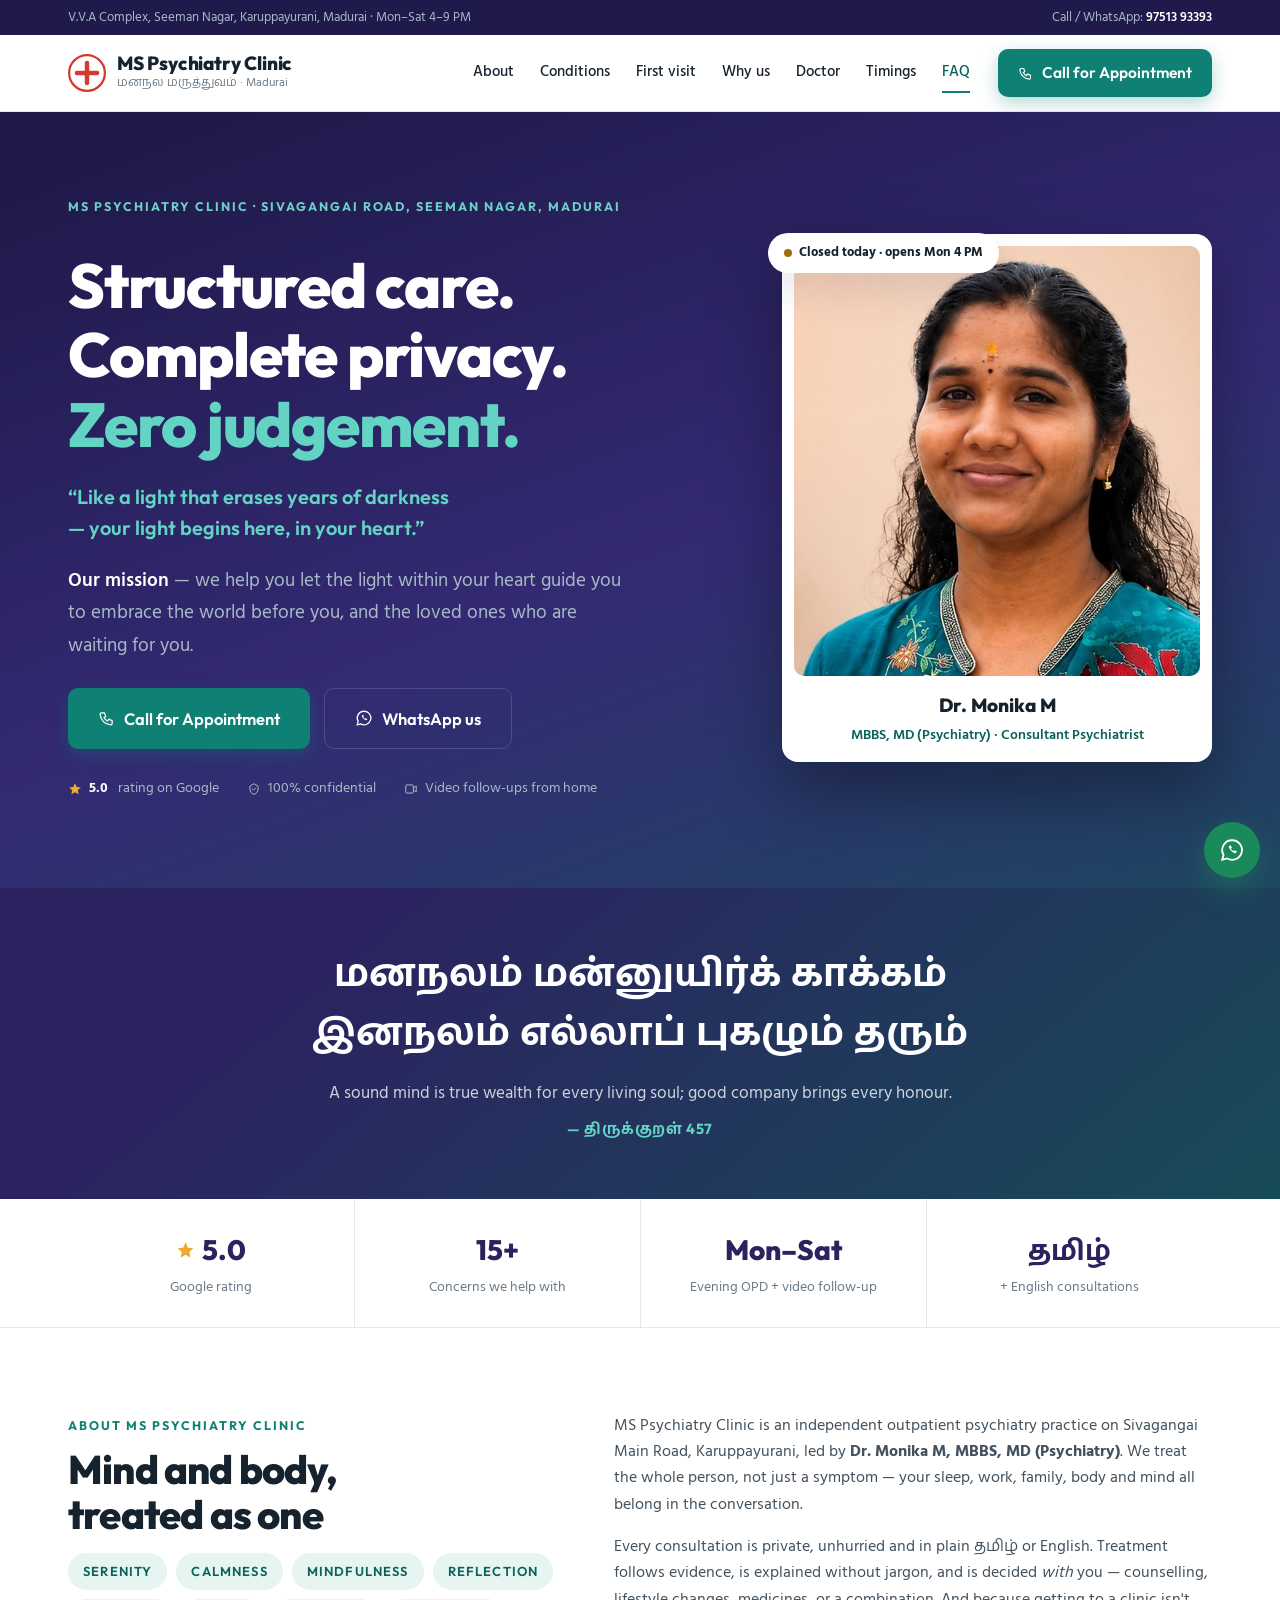
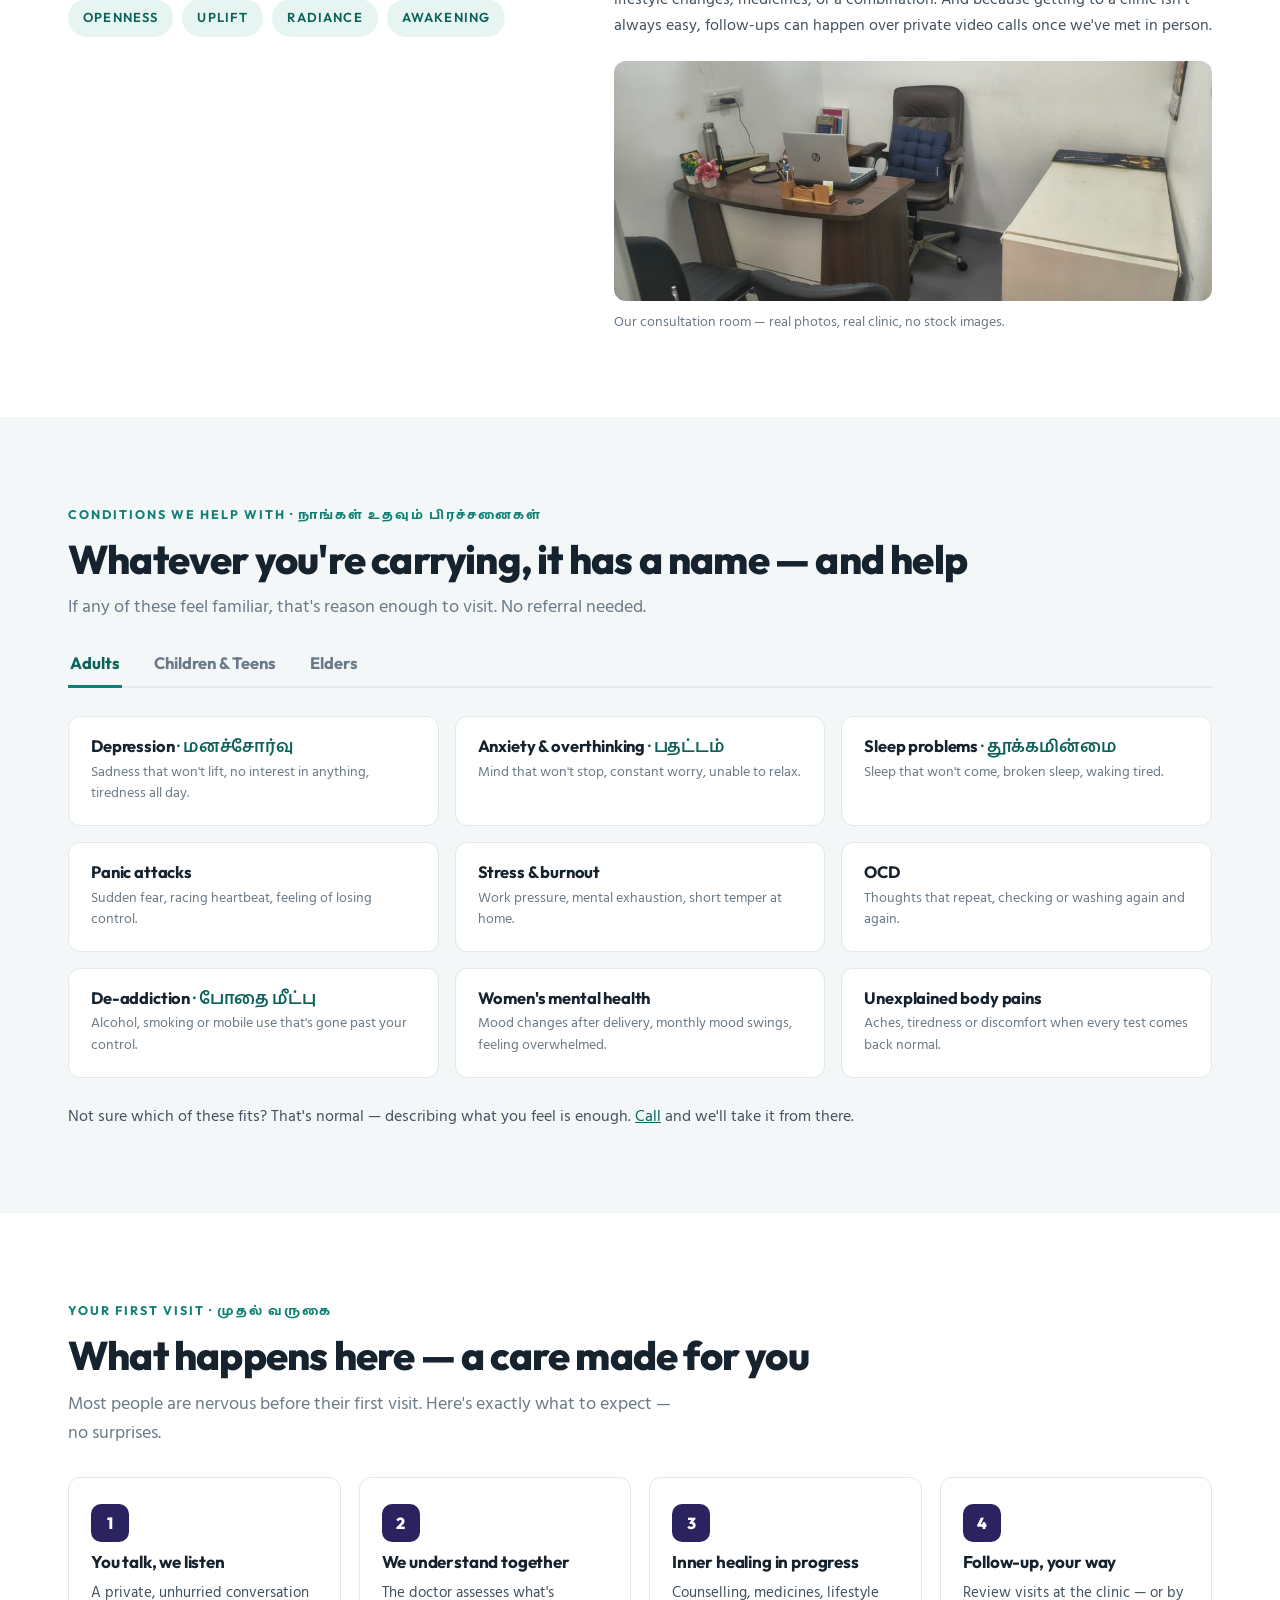
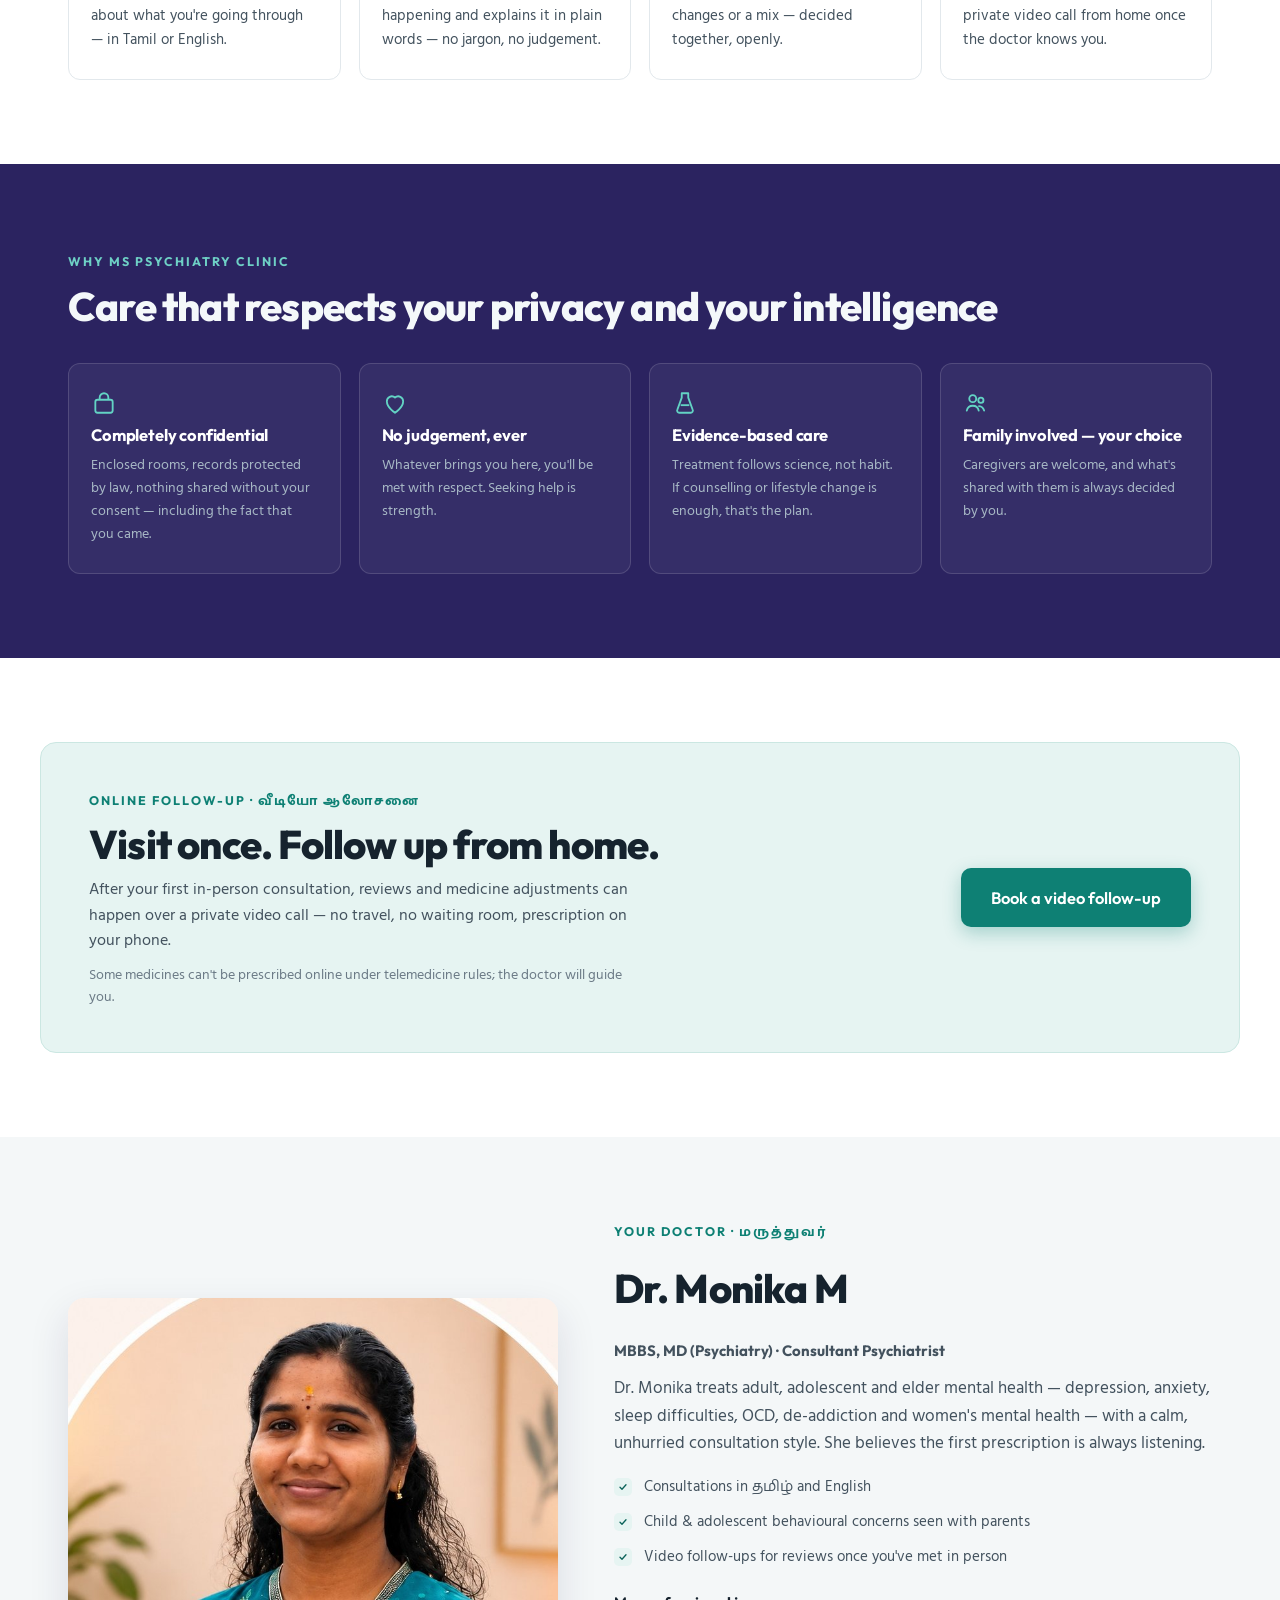
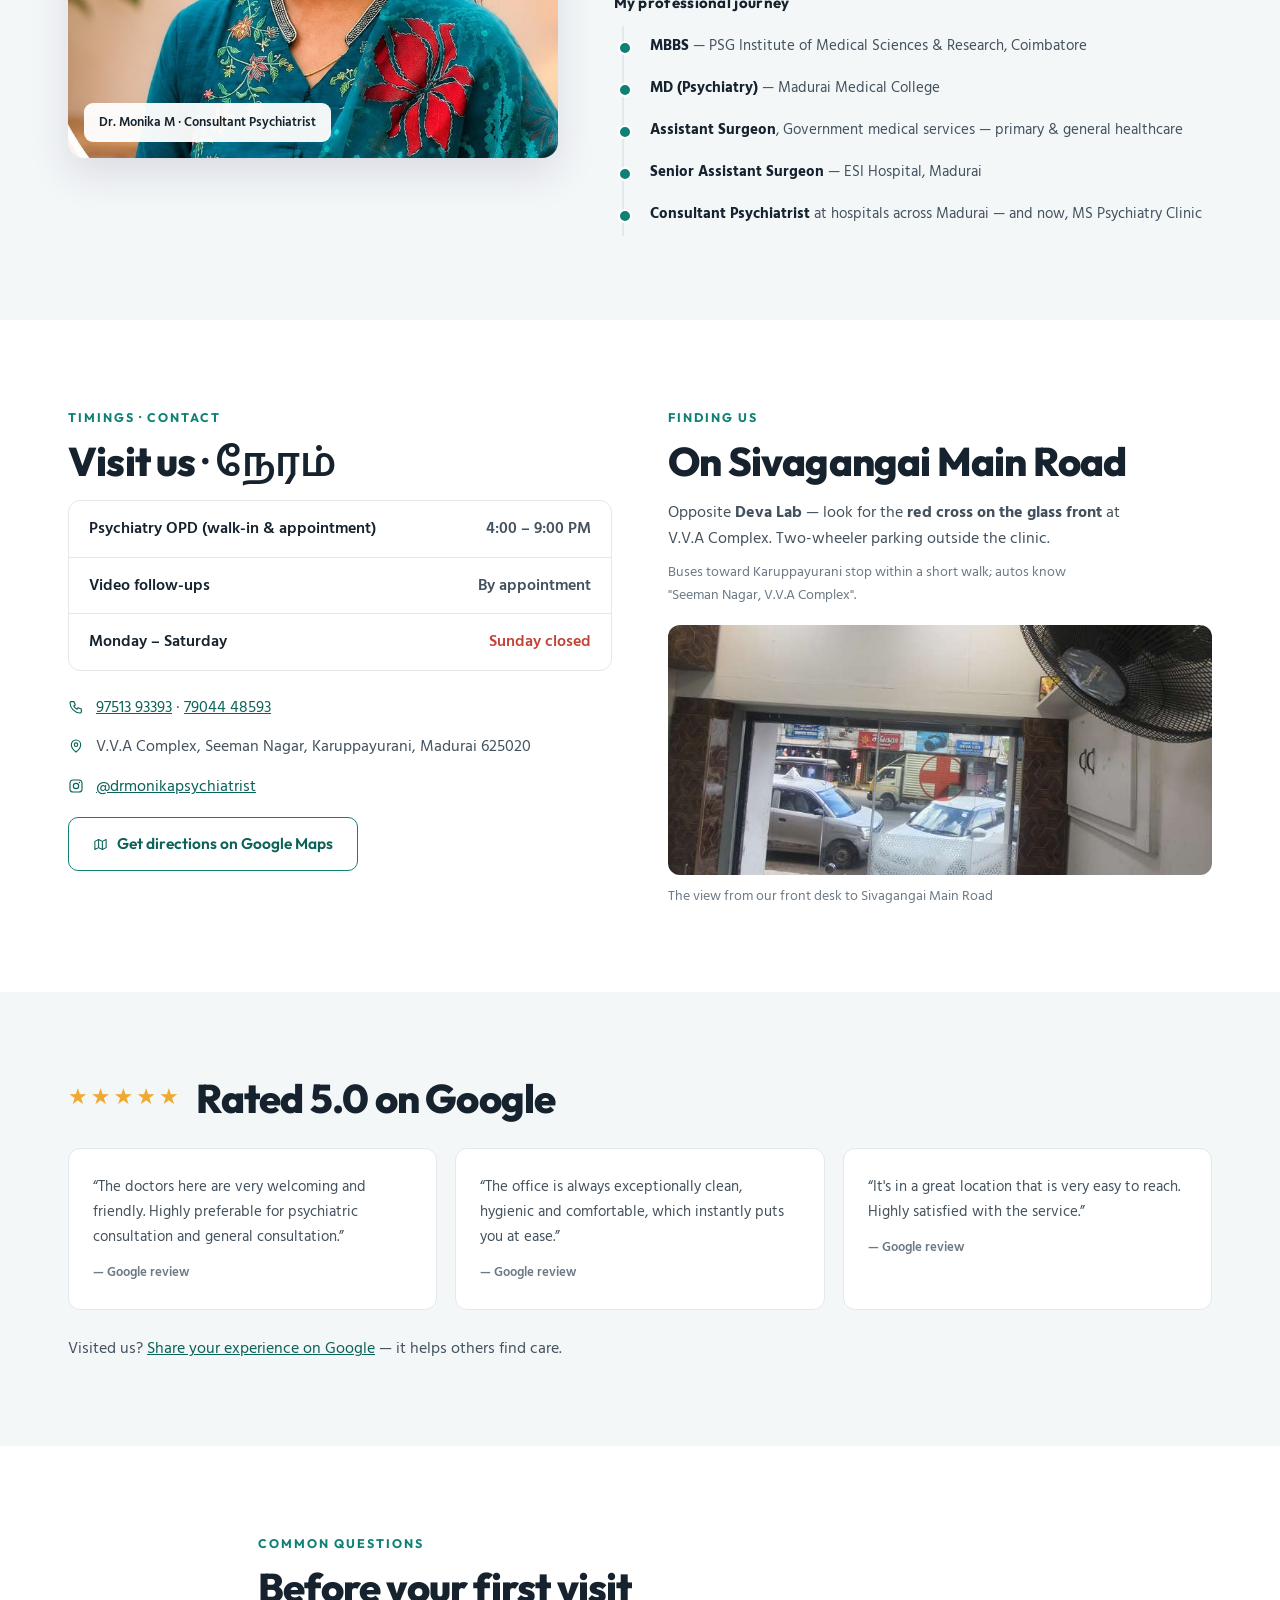
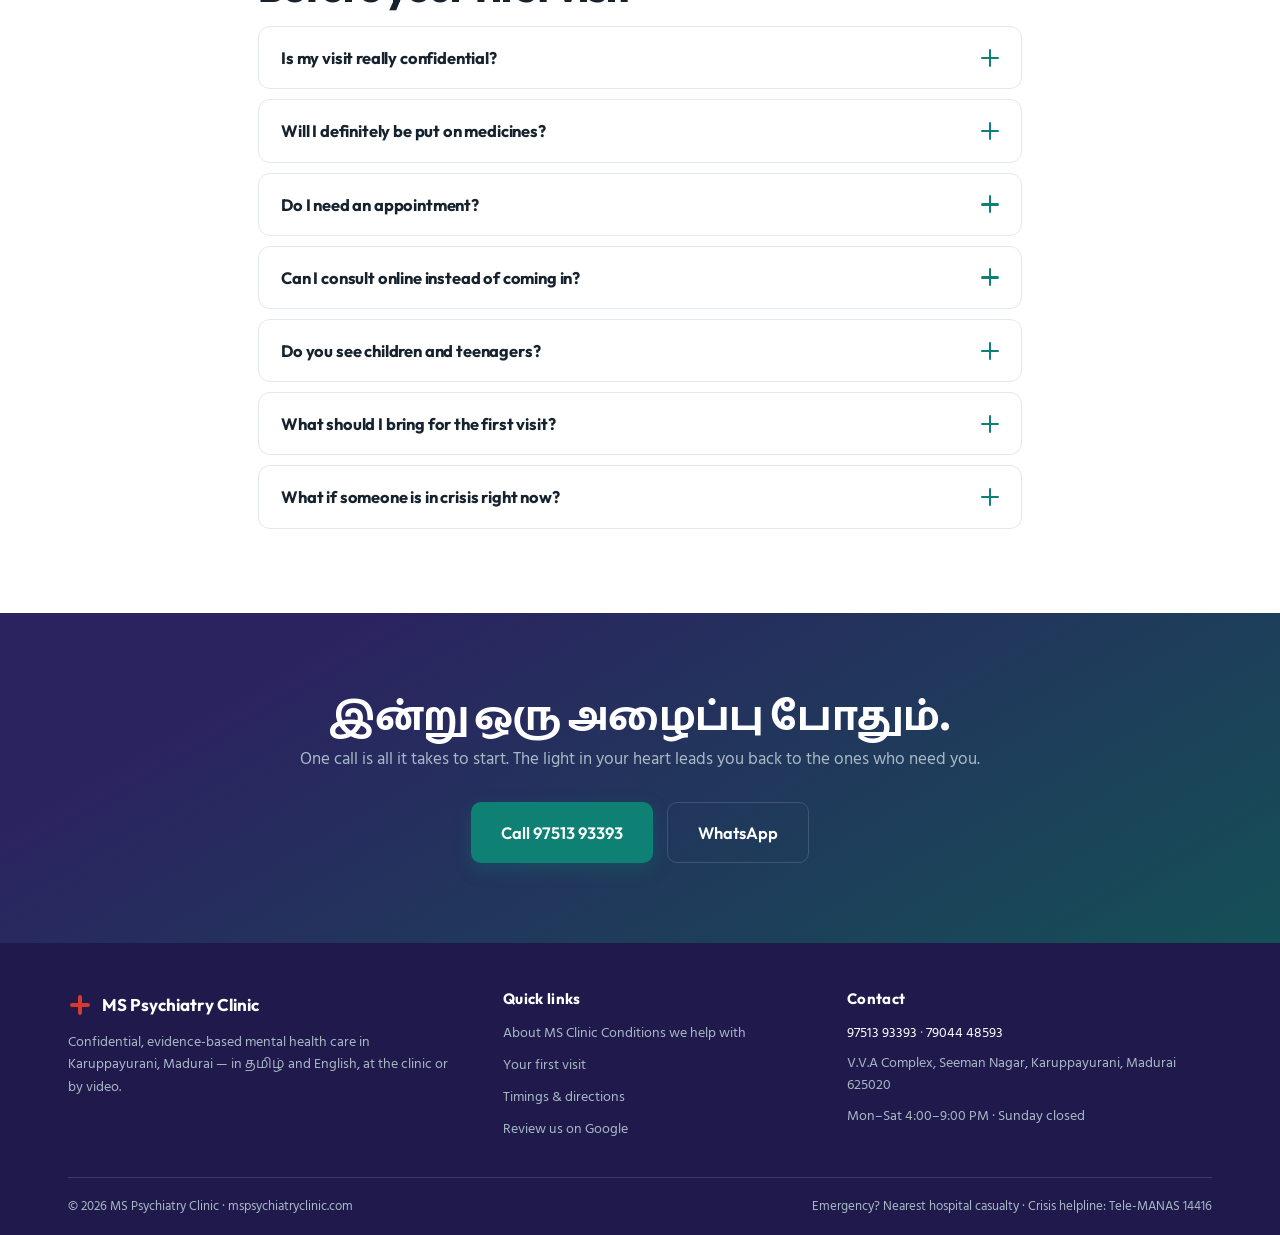
==== commit ffdb8d89: "feat(content): Dr. Monika round 2 — new hero mission, step 3 'Inner healing in progress' Co-Authored" ====
--- a/index.html
+++ b/index.html
@@ -106,7 +106,7 @@
         <span class="eyebrow eyebrow-light">MS PSYCHIATRY CLINIC · SIVAGANGAI ROAD, SEEMAN NAGAR, MADURAI</span>
         <h1>Structured care.<br>Complete privacy.<br><span class="accent">Zero judgement.</span></h1>
         <p class="hero-light-quote">“Like a light that erases years of darkness — your light begins here, in your heart.”</p>
-        <p class="hero-mission">Our mission is simple — to make seeing a psychiatrist as normal as seeing any other doctor. Evidence-based treatment, explained in plain தமிழ் or English, planned <strong>with</strong> you. <strong>Not every consultation ends in medicine; every consultation ends with a plan.</strong></p>
+        <p class="hero-mission"><strong>Our mission</strong> — we help you let the light within your heart guide you to embrace the world before you, and the loved ones who are waiting for you.</p>
         <div class="hero-ctas">
           <a class="btn btn-primary btn-lg" href="tel:+919751393393">
             <svg width="17" height="17" viewBox="0 0 24 24" fill="none" aria-hidden="true"><path d="M5 4h4l2 5-2.5 1.5a12 12 0 0 0 5 5L15 13l5 2v4a2 2 0 0 1-2 2A16 16 0 0 1 3 6a2 2 0 0 1 2-2z" stroke="currentColor" stroke-width="1.8" stroke-linejoin="round"/></svg>
@@ -255,7 +255,7 @@
         </li>
         <li class="journey-step">
           <span class="step-num">3</span>
-          <h3>A plan made with you</h3>
+          <h3>Inner healing in progress</h3>
           <p>Counselling, medicines, lifestyle changes or a mix — decided together, openly.</p>
         </li>
         <li class="journey-step">
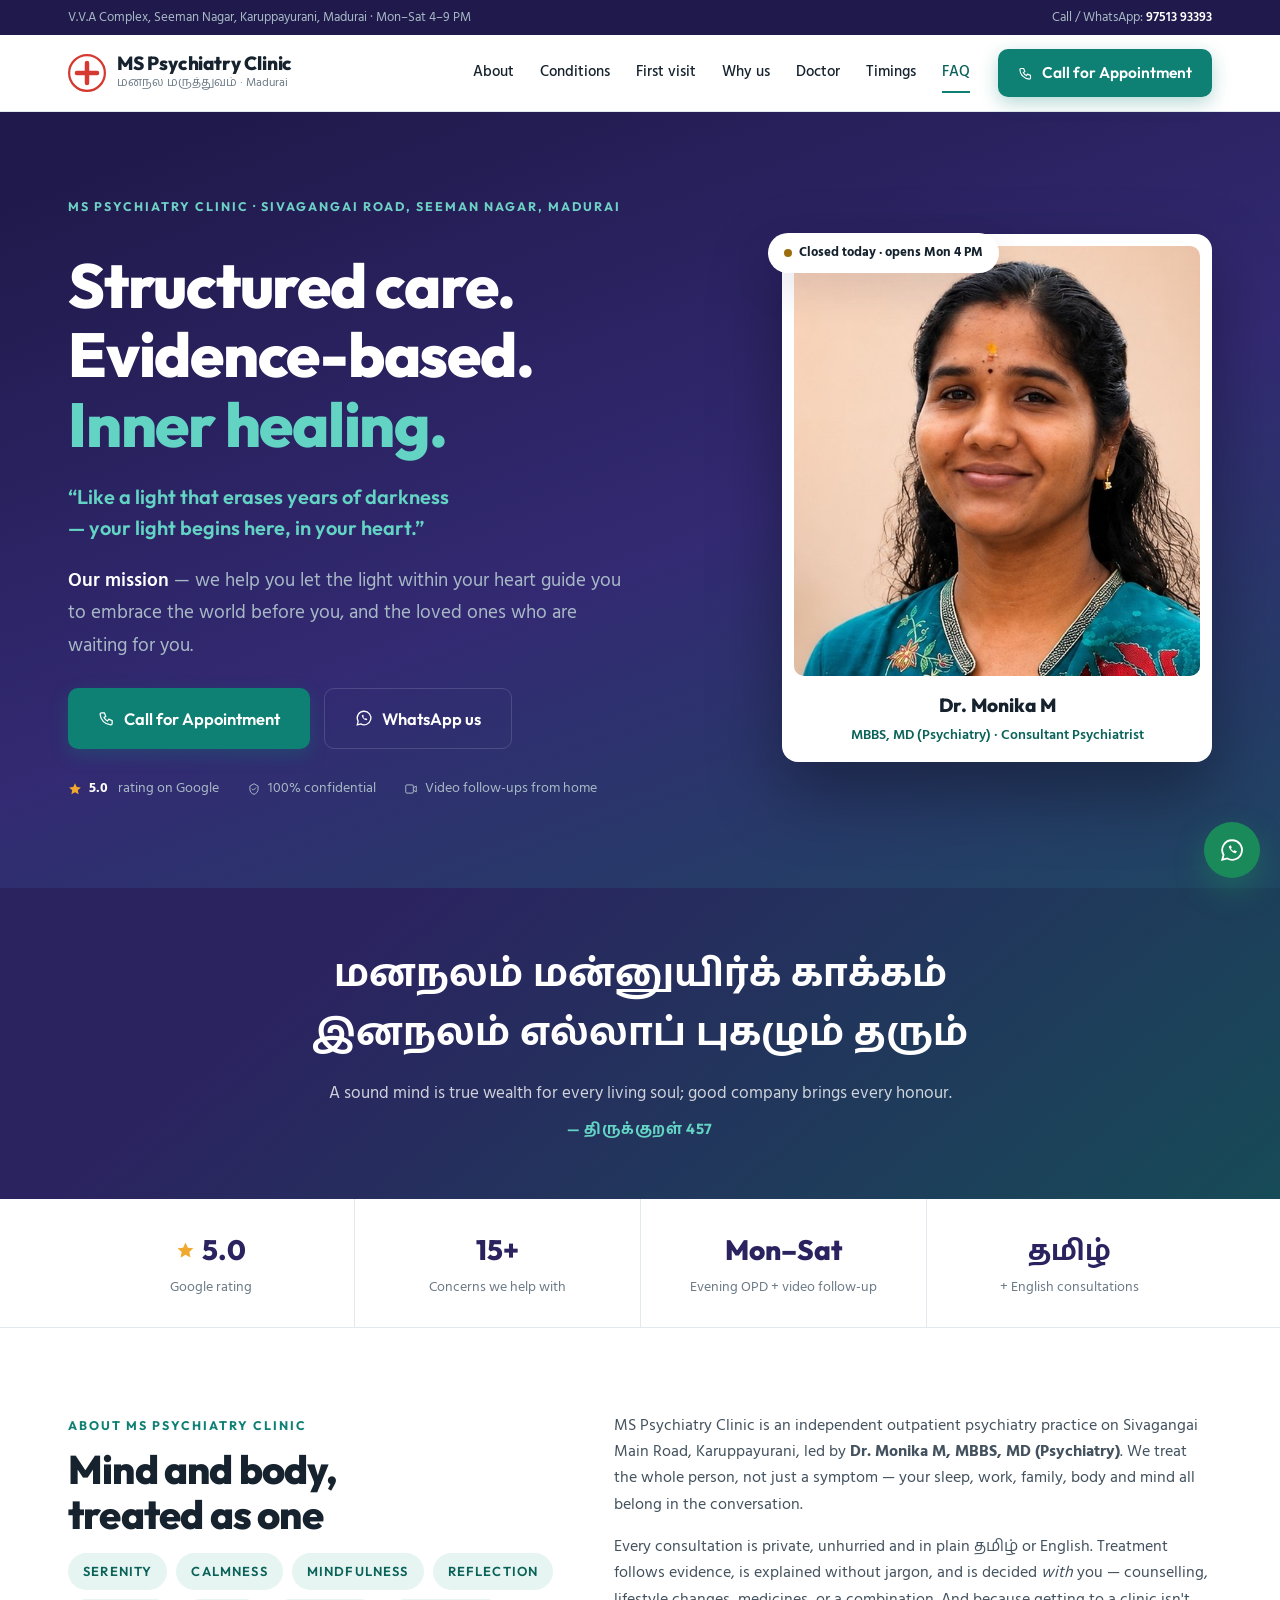
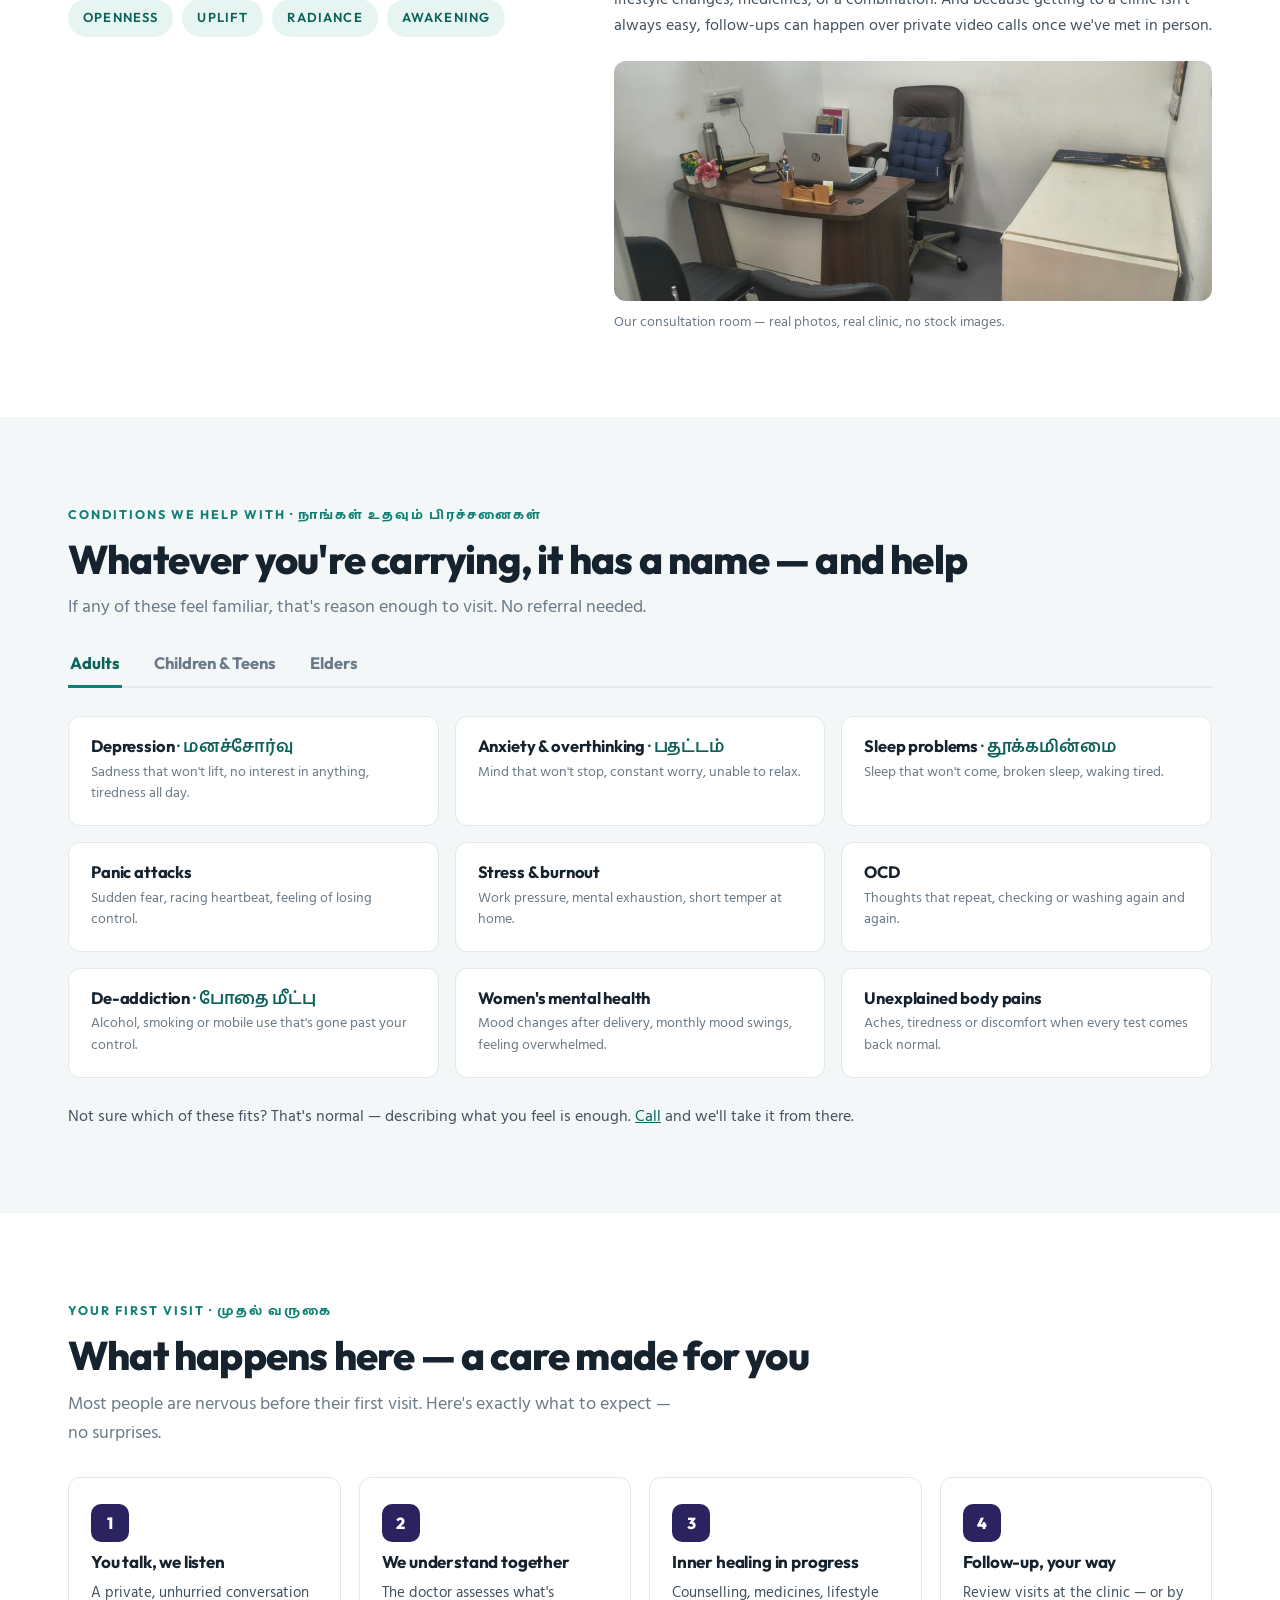
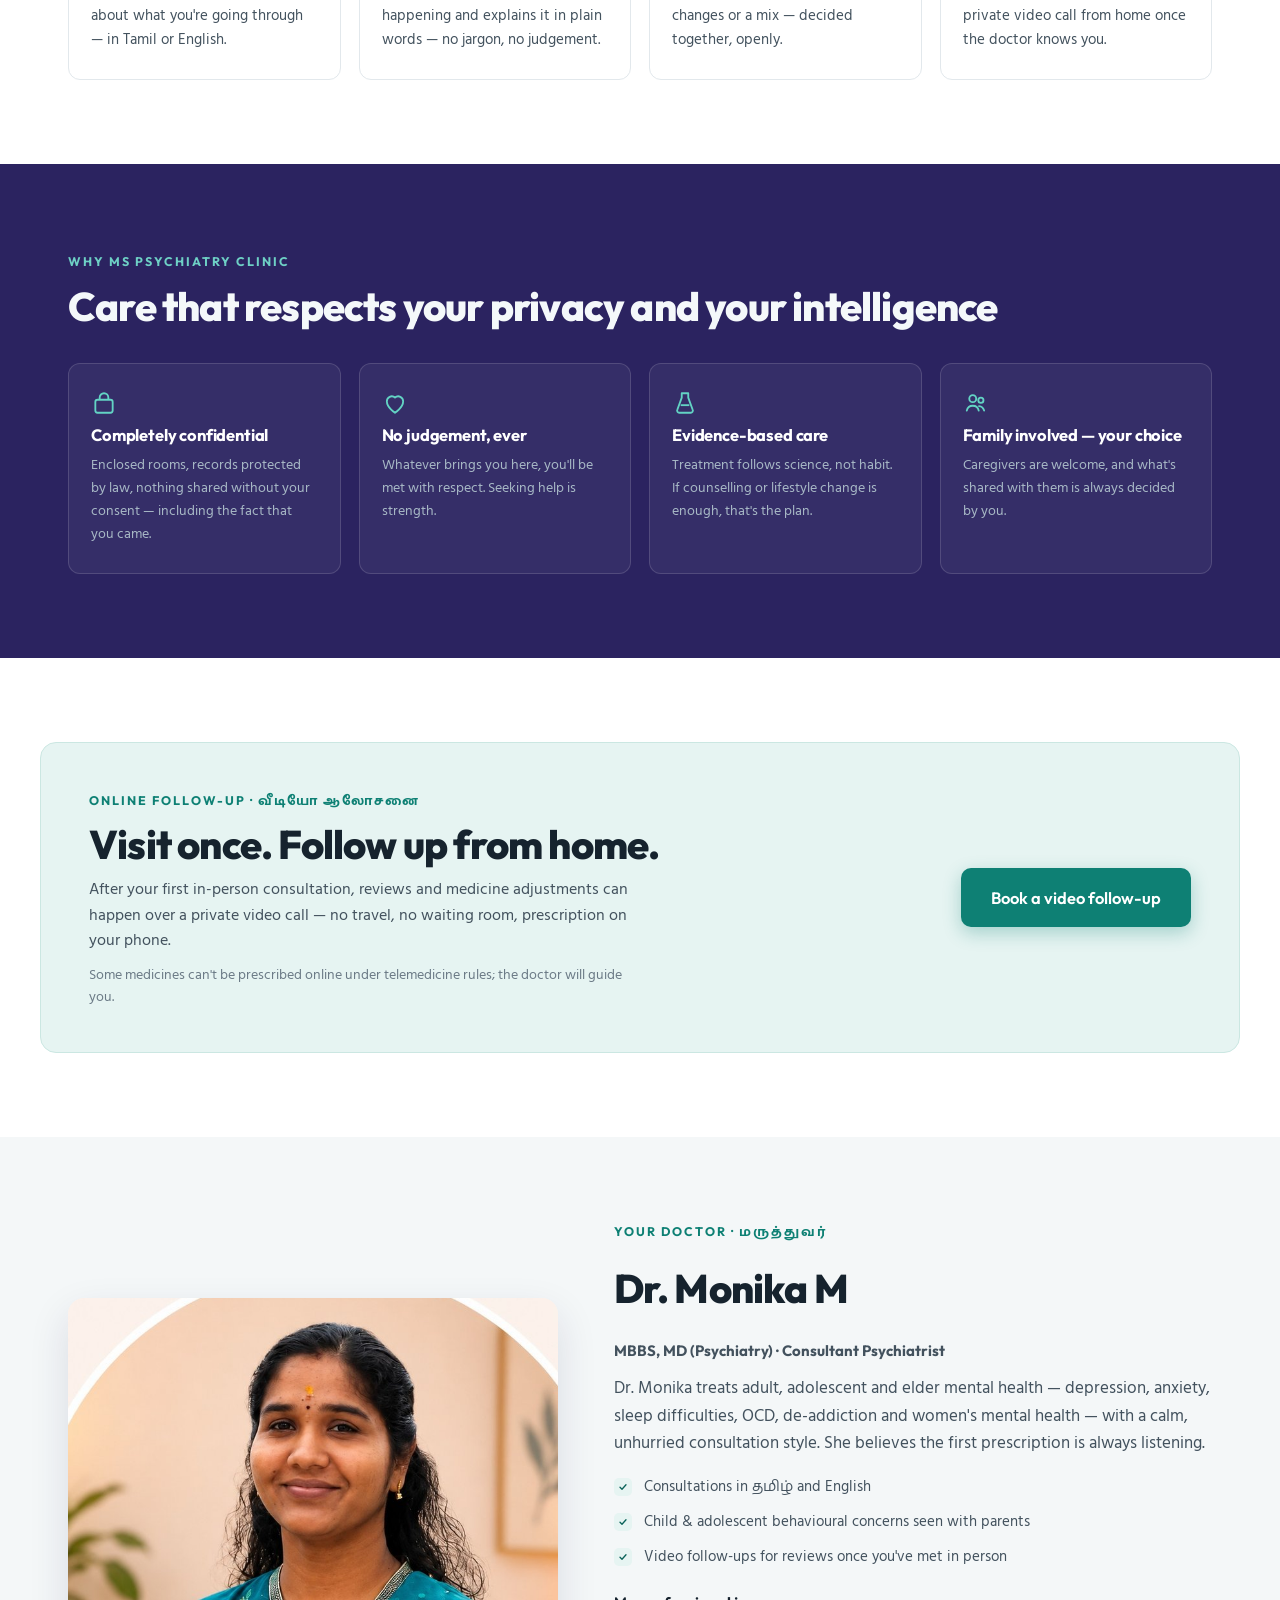
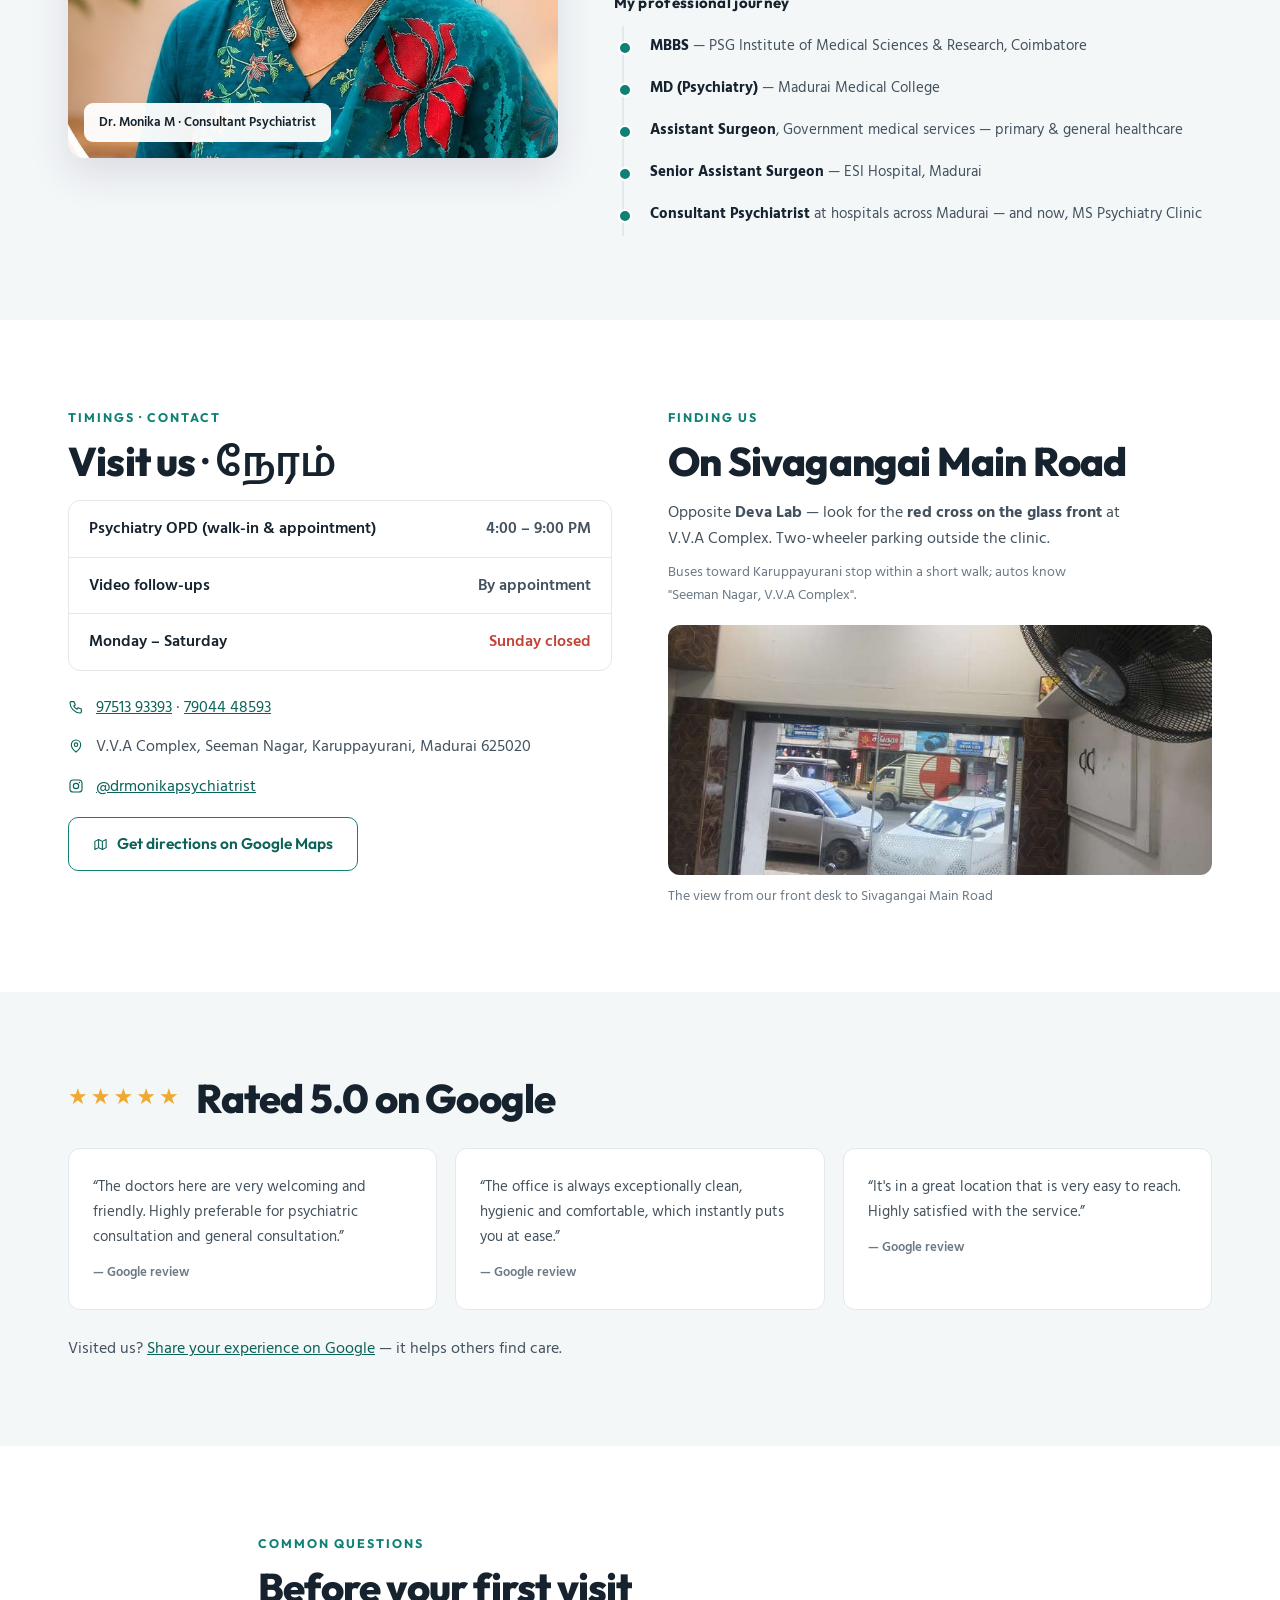
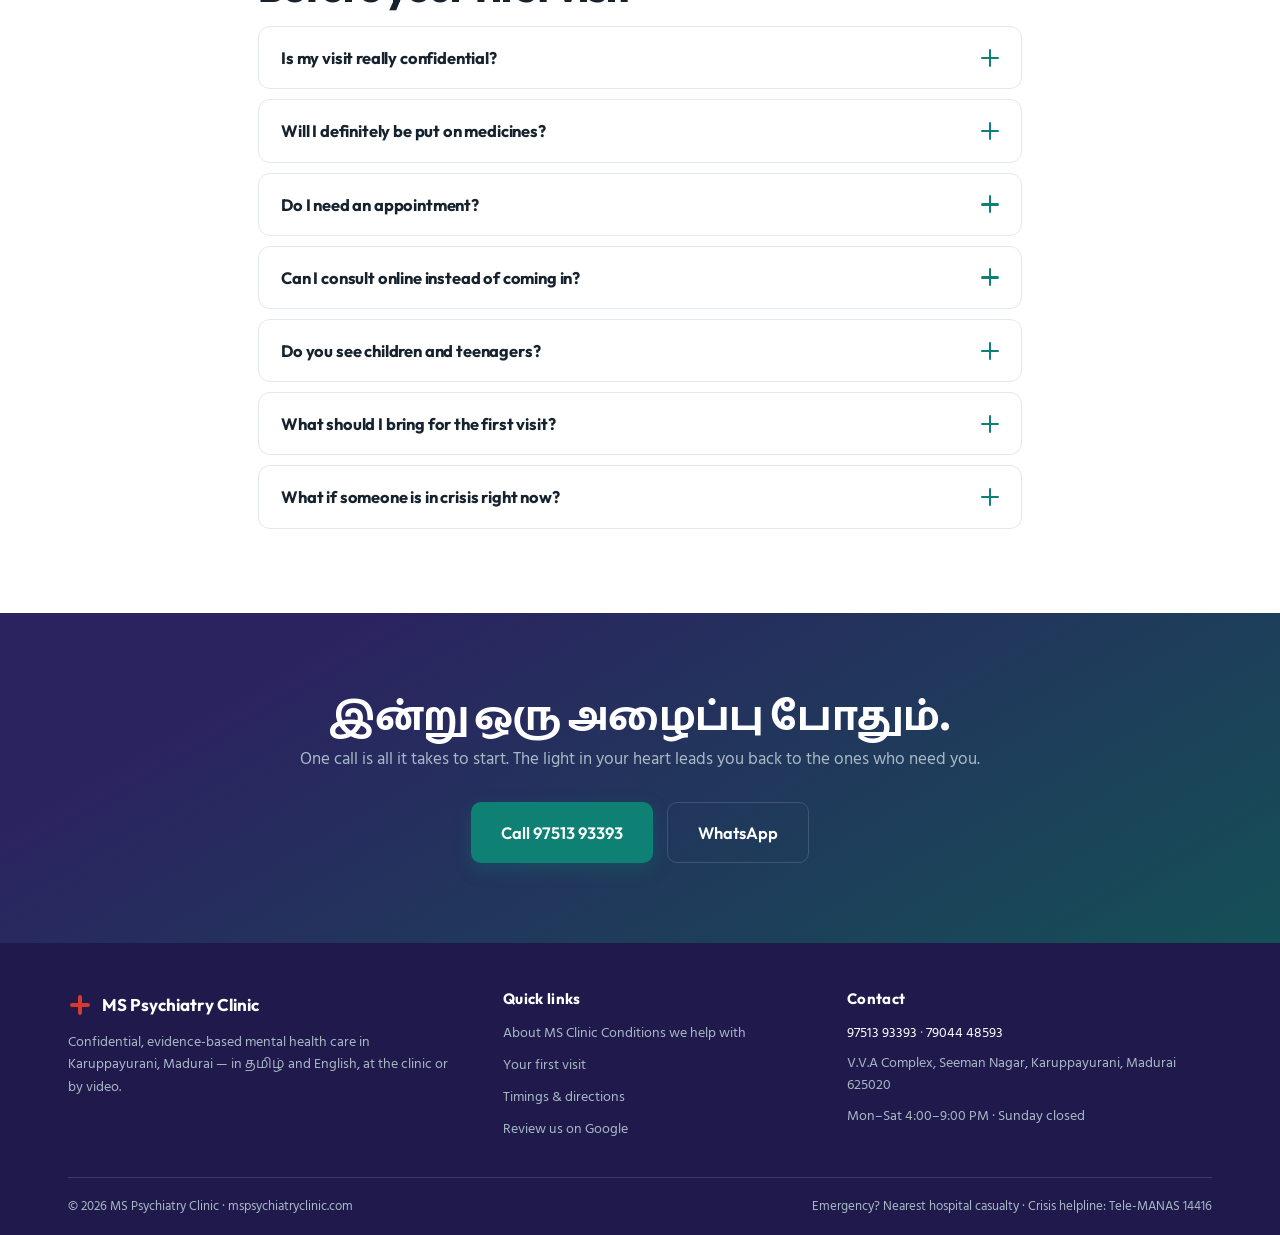
==== commit 64e409ed: "feat(hero): new headline — Structured care. Evidence-based. Inner healing. Co-Authored-By: Claude Fa" ====
--- a/index.html
+++ b/index.html
@@ -104,7 +104,7 @@
     <div class="container hero-grid">
       <div class="hero-copy reveal">
         <span class="eyebrow eyebrow-light">MS PSYCHIATRY CLINIC · SIVAGANGAI ROAD, SEEMAN NAGAR, MADURAI</span>
-        <h1>Structured care.<br>Complete privacy.<br><span class="accent">Zero judgement.</span></h1>
+        <h1>Structured care.<br>Evidence-based.<br><span class="accent">Inner healing.</span></h1>
         <p class="hero-light-quote">“Like a light that erases years of darkness — your light begins here, in your heart.”</p>
         <p class="hero-mission"><strong>Our mission</strong> — we help you let the light within your heart guide you to embrace the world before you, and the loved ones who are waiting for you.</p>
         <div class="hero-ctas">
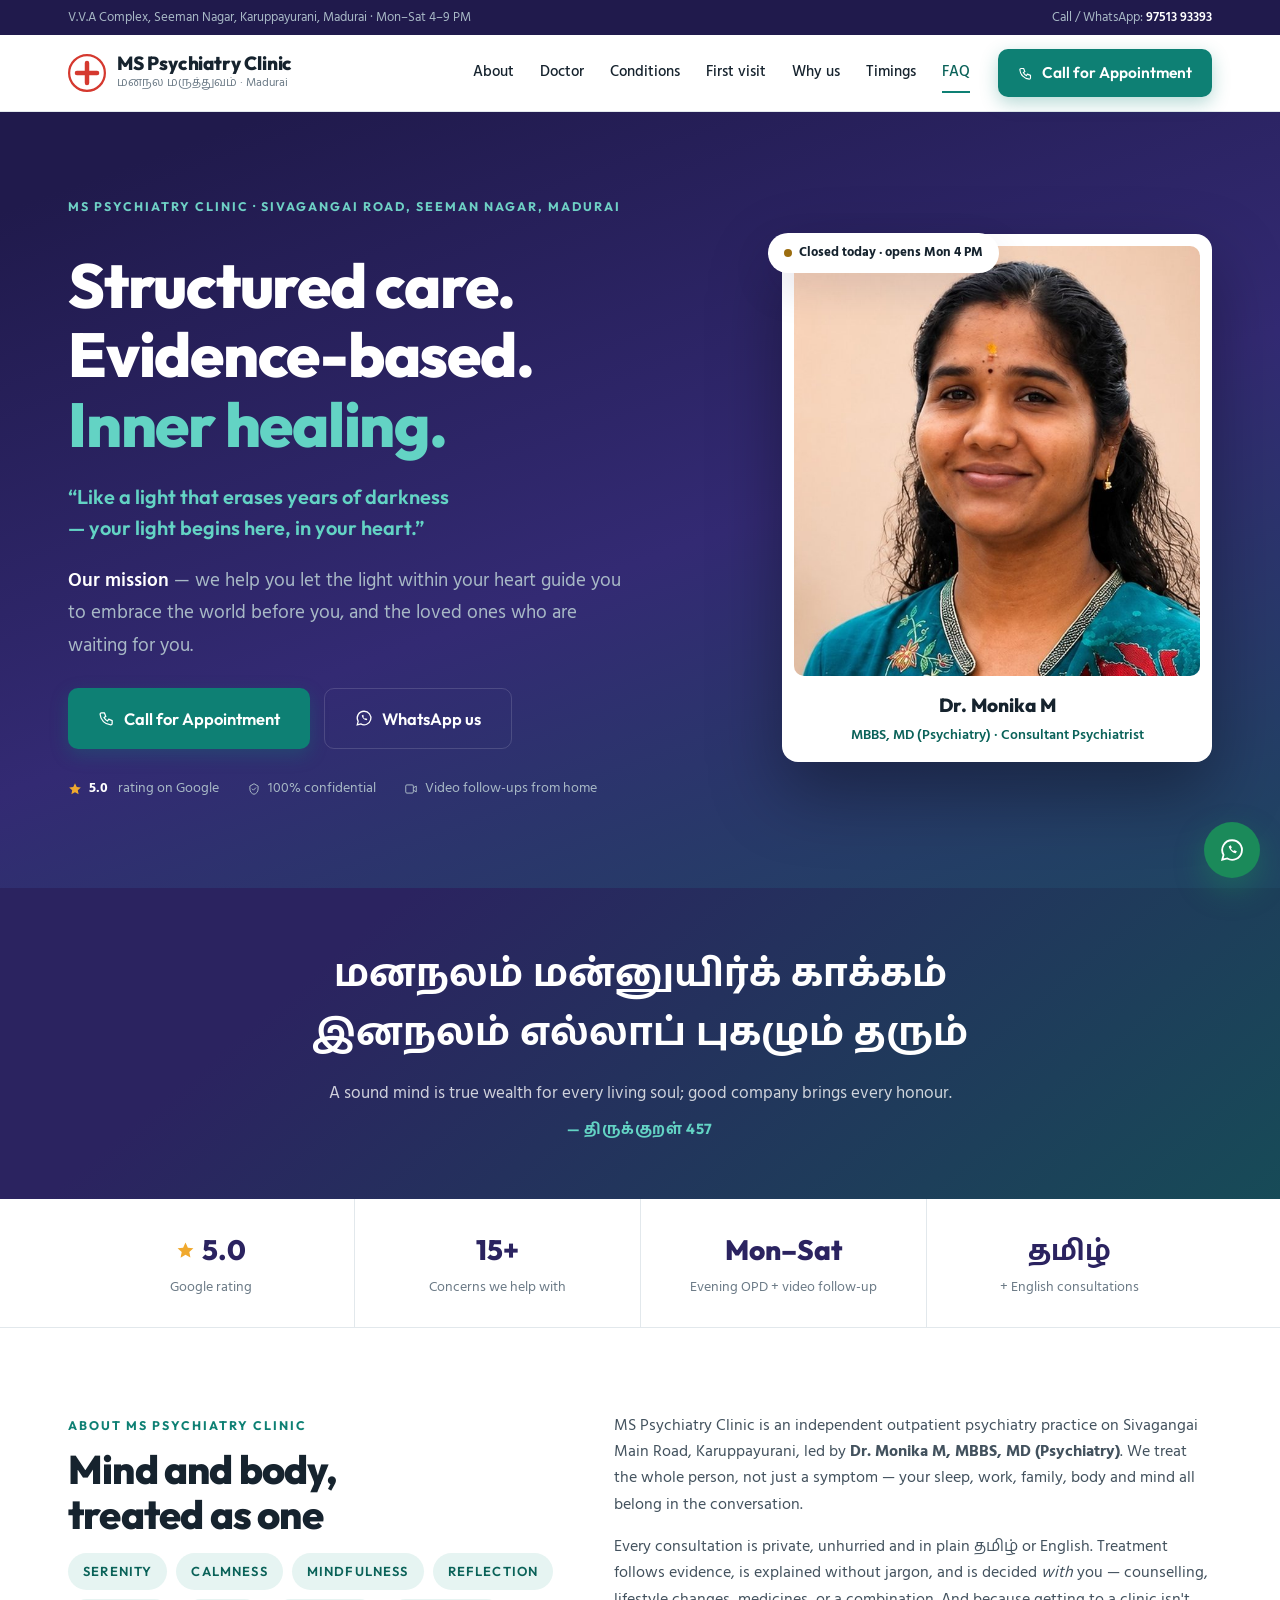
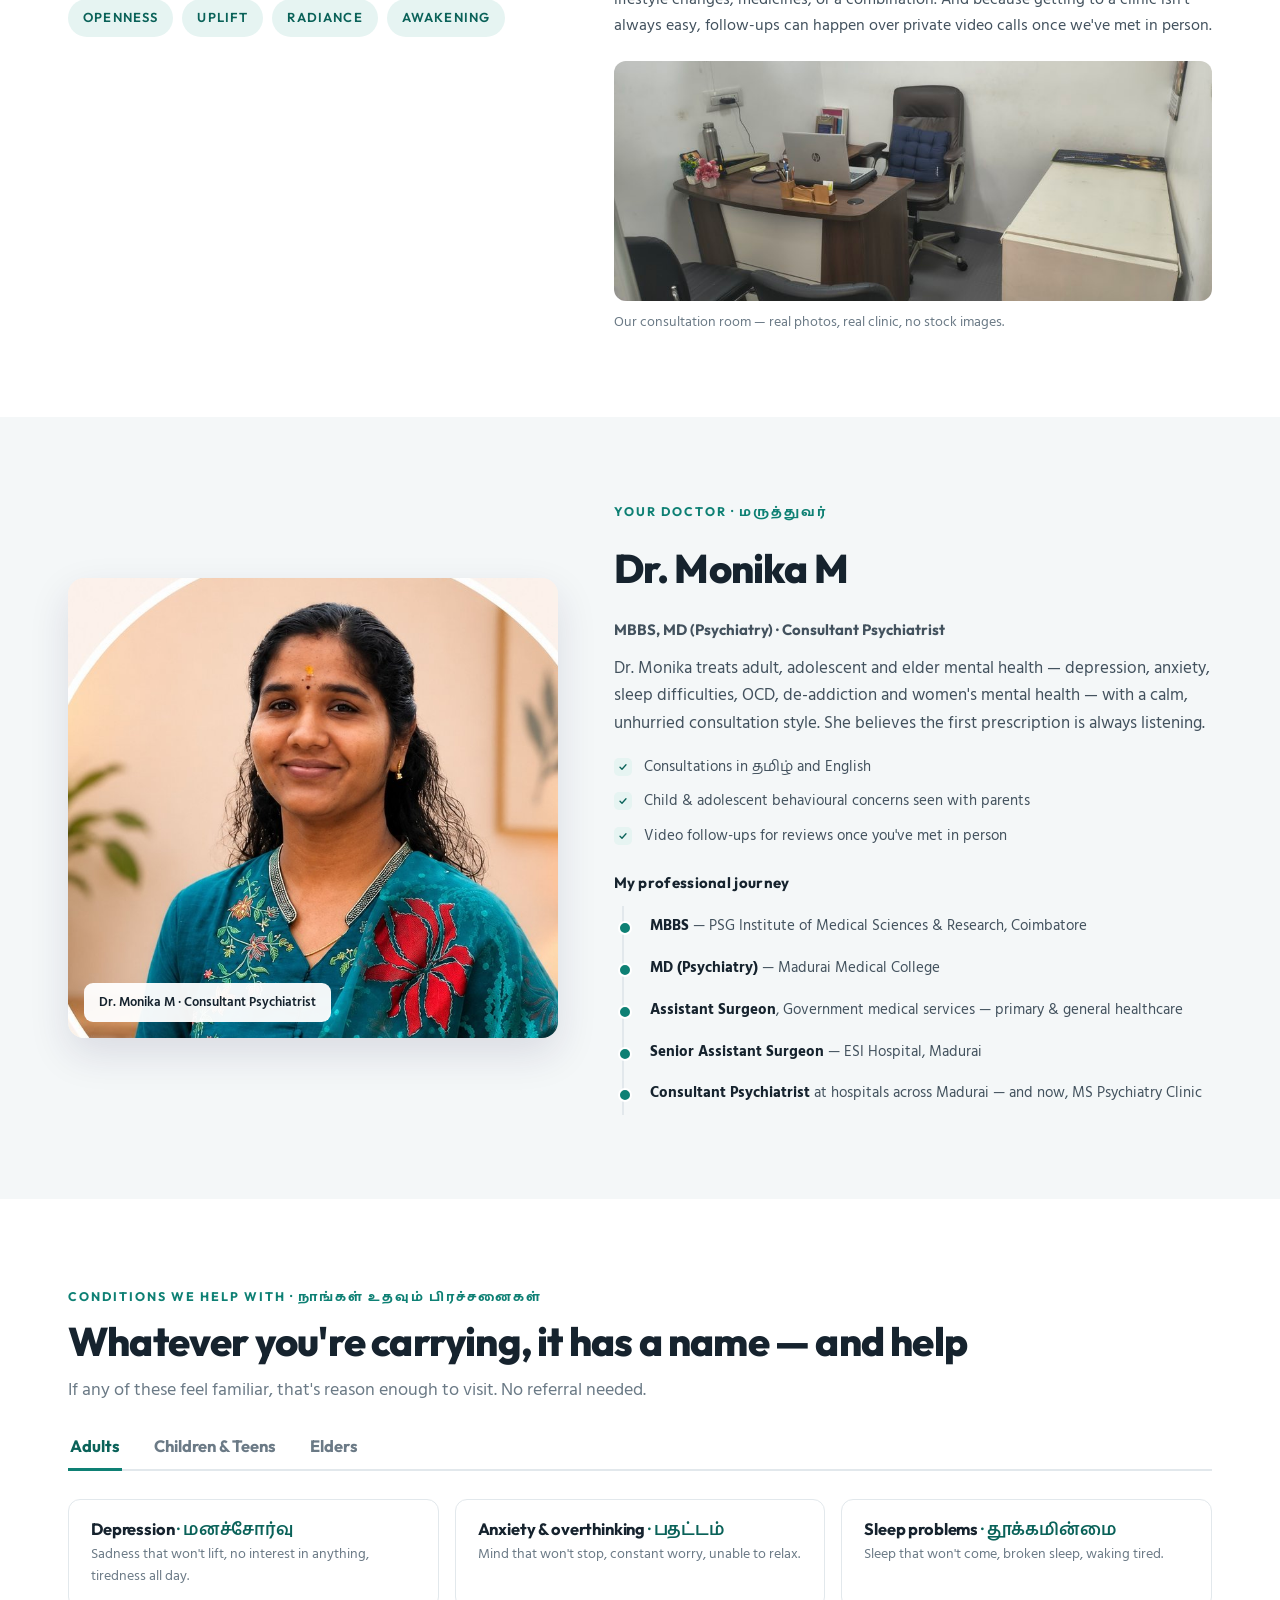
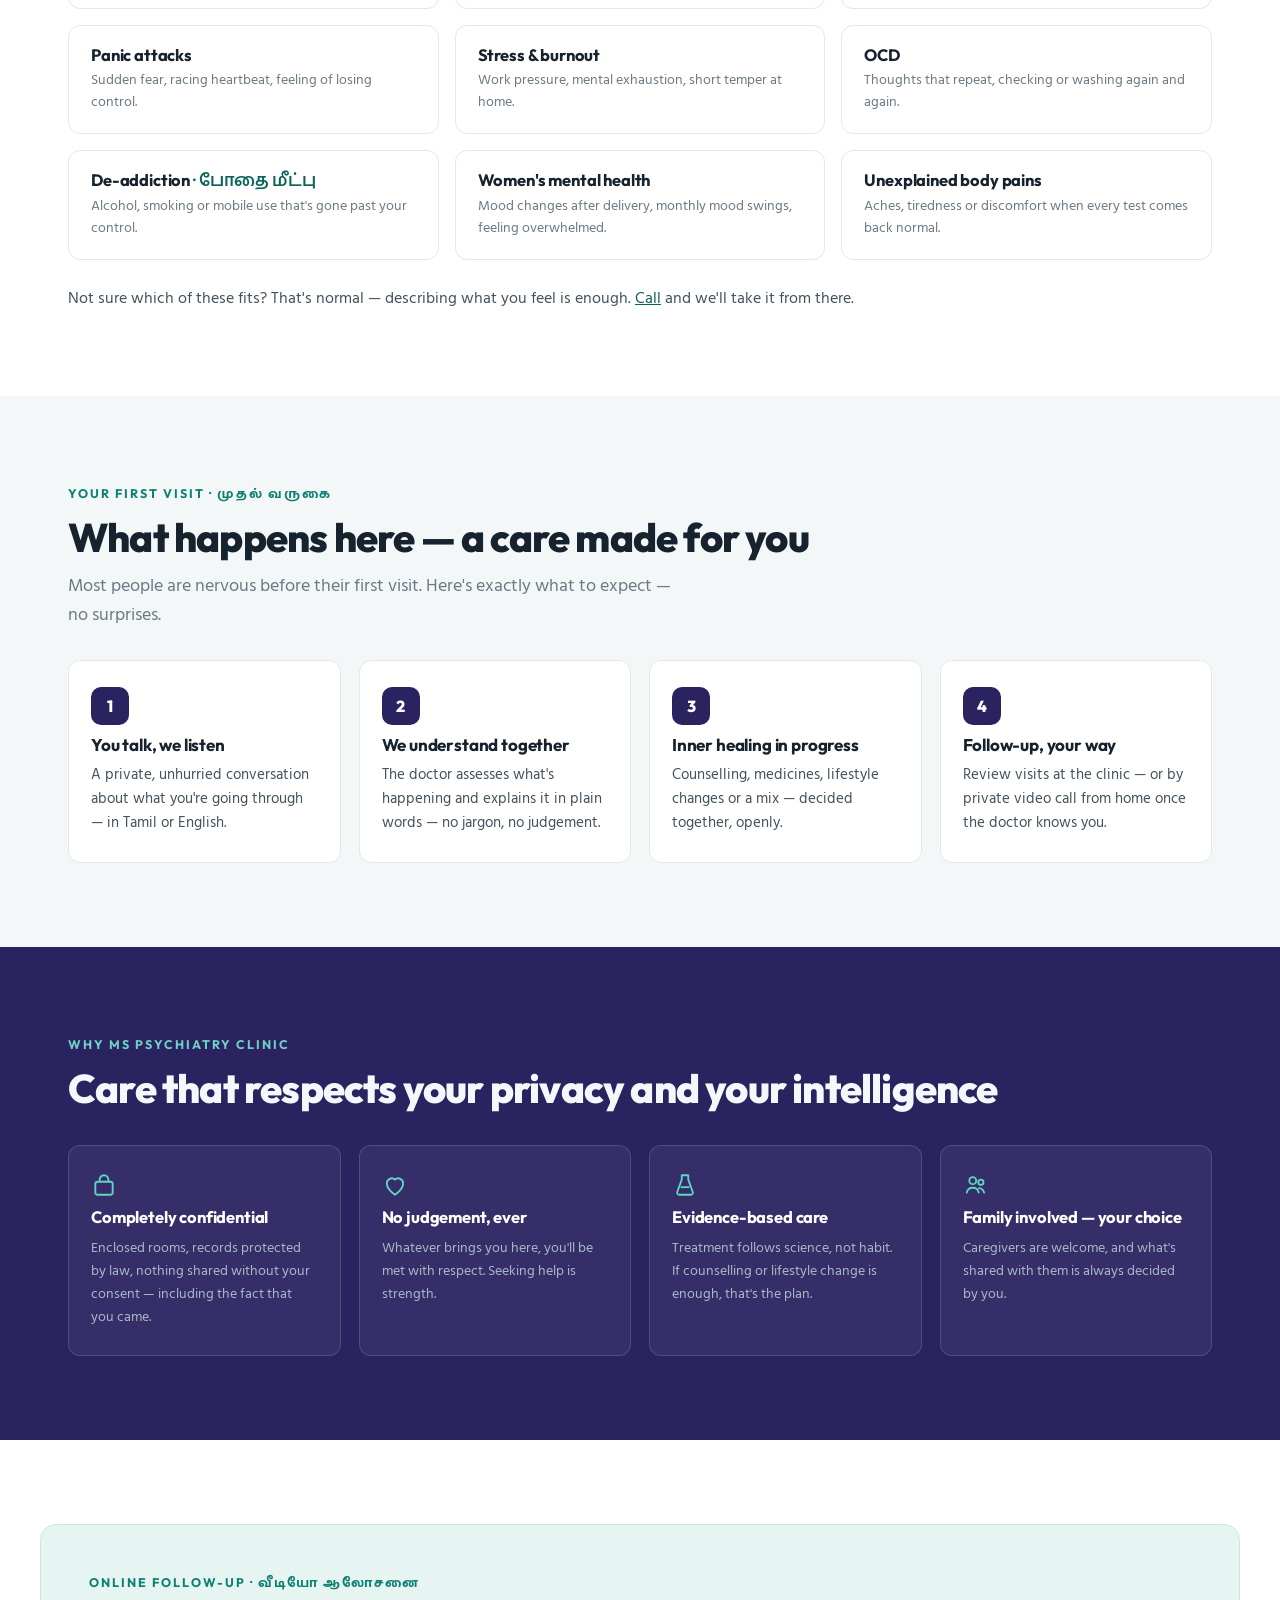
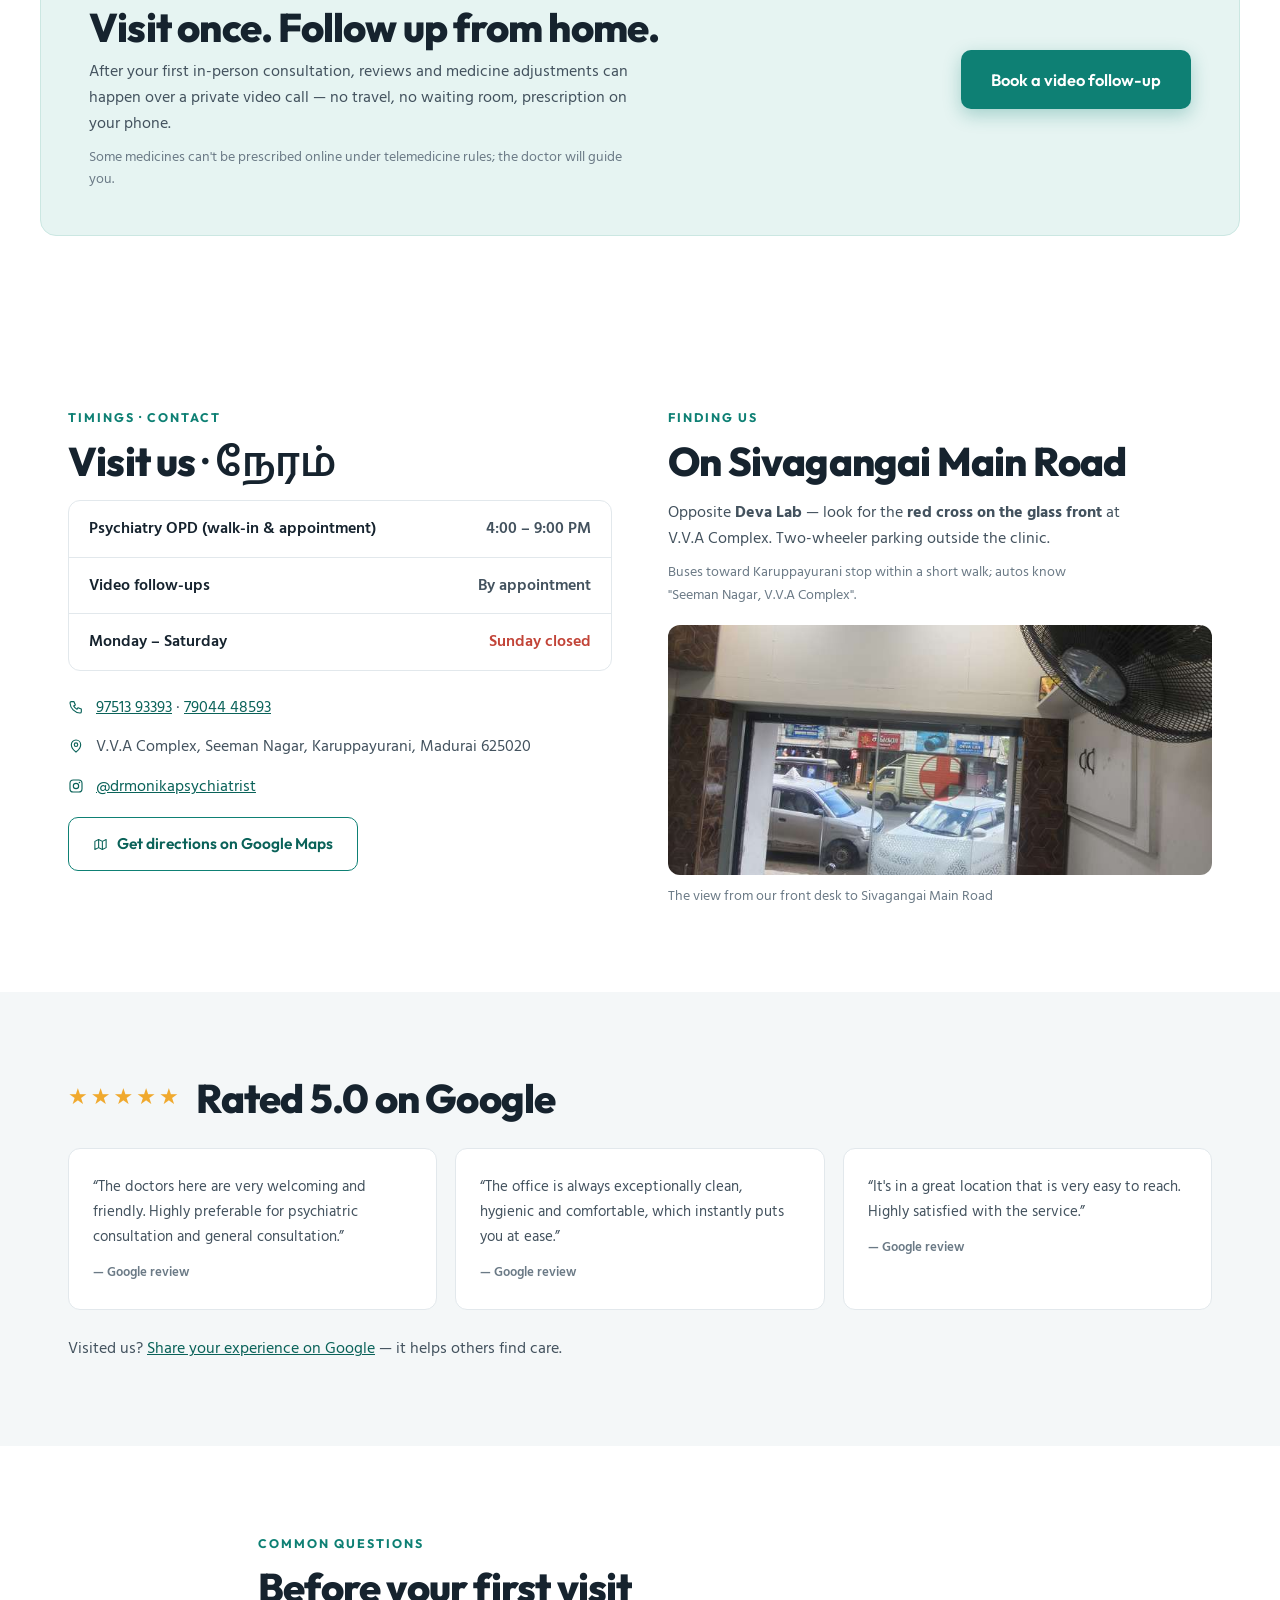
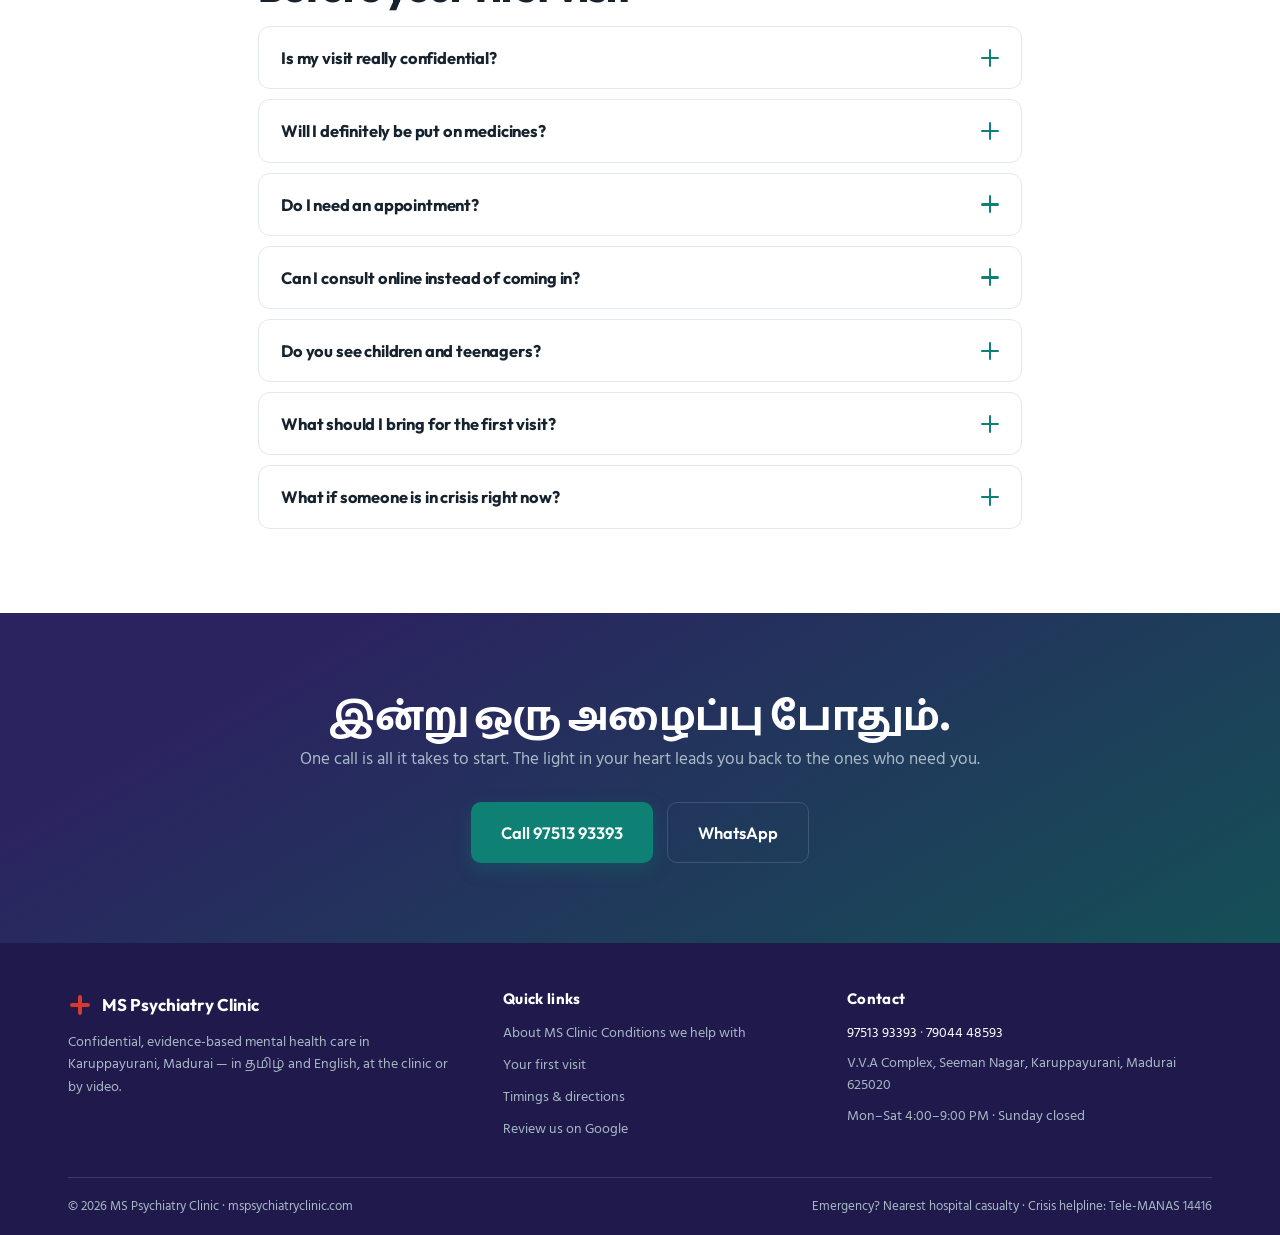
==== commit 77df4374: "feat(layout): move Doctor profile up to directly after About; reorder nav; rebalance section backgro" ====
--- a/index.html
+++ b/index.html
@@ -71,10 +71,10 @@
     </a>
     <nav class="site-nav" aria-label="Main">
       <a href="#about">About</a>
+      <a href="#doctor">Doctor</a>
       <a href="#conditions">Conditions</a>
       <a href="#visit">First visit</a>
       <a href="#why">Why us</a>
-      <a href="#doctor">Doctor</a>
       <a href="#timings">Timings</a>
       <a href="#faq">FAQ</a>
     </nav>
@@ -87,10 +87,11 @@
     </button>
   </div>
   <nav class="mobile-nav" id="mobile-nav" aria-label="Mobile">
-    <a href="#about">About MS Clinic</a> <a href="#conditions">Conditions we help with</a>
+    <a href="#about">About MS Clinic</a>
+    <a href="#doctor">The doctor</a>
+    <a href="#conditions">Conditions we help with</a>
     <a href="#visit">Your first visit</a>
     <a href="#why">Why MS Clinic</a>
-    <a href="#doctor">The doctor</a>
     <a href="#timings">Timings &amp; contact</a>
     <a href="#faq">FAQ</a>
     <a class="btn btn-primary" href="tel:+919751393393">Call 97513 93393</a>
@@ -185,8 +186,37 @@
     </div>
   </section>
 
+  <!-- ============ DOCTOR ============ -->
+  <section class="section section-alt" id="doctor">
+    <div class="container doctor-grid">
+      <figure class="doctor-photo-wrap reveal">
+        <img src="assets/dr-monika-doctor-v1.jpg" alt="Dr. Monika M, Consultant Psychiatrist at MS Psychiatry Clinic, Madurai" width="520" height="460" loading="lazy">
+        <figcaption>Dr. Monika M · Consultant Psychiatrist</figcaption>
+      </figure>
+      <div class="doctor-copy reveal">
+        <span class="eyebrow">YOUR DOCTOR · மருத்துவர்</span>
+        <h2>Dr. Monika M</h2>
+        <p class="doctor-quals">MBBS, MD (Psychiatry) · Consultant Psychiatrist</p>
+        <p>Dr. Monika treats adult, adolescent and elder mental health — depression, anxiety, sleep difficulties, OCD, de-addiction and women's mental health — with a calm, unhurried consultation style. She believes the first prescription is always listening.</p>
+        <ul class="doctor-points" role="list">
+          <li>Consultations in தமிழ் and English</li>
+          <li>Child &amp; adolescent behavioural concerns seen with parents</li>
+          <li>Video follow-ups for reviews once you've met in person</li>
+        </ul>
+        <h3 class="journey-title">My professional journey</h3>
+        <ol class="doctor-journey" role="list">
+          <li><strong>MBBS</strong> — PSG Institute of Medical Sciences &amp; Research, Coimbatore</li>
+          <li><strong>MD (Psychiatry)</strong> — Madurai Medical College</li>
+          <li><strong>Assistant Surgeon</strong>, Government medical services — primary &amp; general healthcare</li>
+          <li><strong>Senior Assistant Surgeon</strong> — ESI Hospital, Madurai</li>
+          <li><strong>Consultant Psychiatrist</strong> at hospitals across Madurai — and now, MS Psychiatry Clinic</li>
+        </ol>
+      </div>
+    </div>
+  </section>
+
   <!-- ============ CONDITIONS ============ -->
-  <section class="section section-alt" id="conditions">
+  <section class="section" id="conditions">
     <div class="container">
       <span class="eyebrow reveal">CONDITIONS WE HELP WITH · நாங்கள் உதவும் பிரச்சனைகள்</span>
       <h2 class="reveal">Whatever you're carrying, it has a name — and help</h2>
@@ -237,7 +267,7 @@
   </section>
 
   <!-- ============ FIRST VISIT ============ -->
-  <section class="section" id="visit">
+  <section class="section section-alt" id="visit">
     <div class="container">
       <span class="eyebrow reveal">YOUR FIRST VISIT · முதல் வருகை</span>
       <h2 class="reveal">What happens here — a care made for you</h2>
@@ -308,35 +338,6 @@
       <div>
         <!-- TODO: replace href with the Eka Care / booking page URL when live -->
         <a class="btn btn-primary btn-lg" href="https://wa.me/919751393393?text=I%20would%20like%20to%20book%20an%20online%20follow-up." target="_blank" rel="noopener">Book a video follow-up</a>
-      </div>
-    </div>
-  </section>
-
-  <!-- ============ DOCTOR ============ -->
-  <section class="section section-alt" id="doctor">
-    <div class="container doctor-grid">
-      <figure class="doctor-photo-wrap reveal">
-        <img src="assets/dr-monika-doctor-v1.jpg" alt="Dr. Monika M, Consultant Psychiatrist at MS Psychiatry Clinic, Madurai" width="520" height="460" loading="lazy">
-        <figcaption>Dr. Monika M · Consultant Psychiatrist</figcaption>
-      </figure>
-      <div class="doctor-copy reveal">
-        <span class="eyebrow">YOUR DOCTOR · மருத்துவர்</span>
-        <h2>Dr. Monika M</h2>
-        <p class="doctor-quals">MBBS, MD (Psychiatry) · Consultant Psychiatrist</p>
-        <p>Dr. Monika treats adult, adolescent and elder mental health — depression, anxiety, sleep difficulties, OCD, de-addiction and women's mental health — with a calm, unhurried consultation style. She believes the first prescription is always listening.</p>
-        <ul class="doctor-points" role="list">
-          <li>Consultations in தமிழ் and English</li>
-          <li>Child &amp; adolescent behavioural concerns seen with parents</li>
-          <li>Video follow-ups for reviews once you've met in person</li>
-        </ul>
-        <h3 class="journey-title">My professional journey</h3>
-        <ol class="doctor-journey" role="list">
-          <li><strong>MBBS</strong> — PSG Institute of Medical Sciences &amp; Research, Coimbatore</li>
-          <li><strong>MD (Psychiatry)</strong> — Madurai Medical College</li>
-          <li><strong>Assistant Surgeon</strong>, Government medical services — primary &amp; general healthcare</li>
-          <li><strong>Senior Assistant Surgeon</strong> — ESI Hospital, Madurai</li>
-          <li><strong>Consultant Psychiatrist</strong> at hospitals across Madurai — and now, MS Psychiatry Clinic</li>
-        </ol>
       </div>
     </div>
   </section>
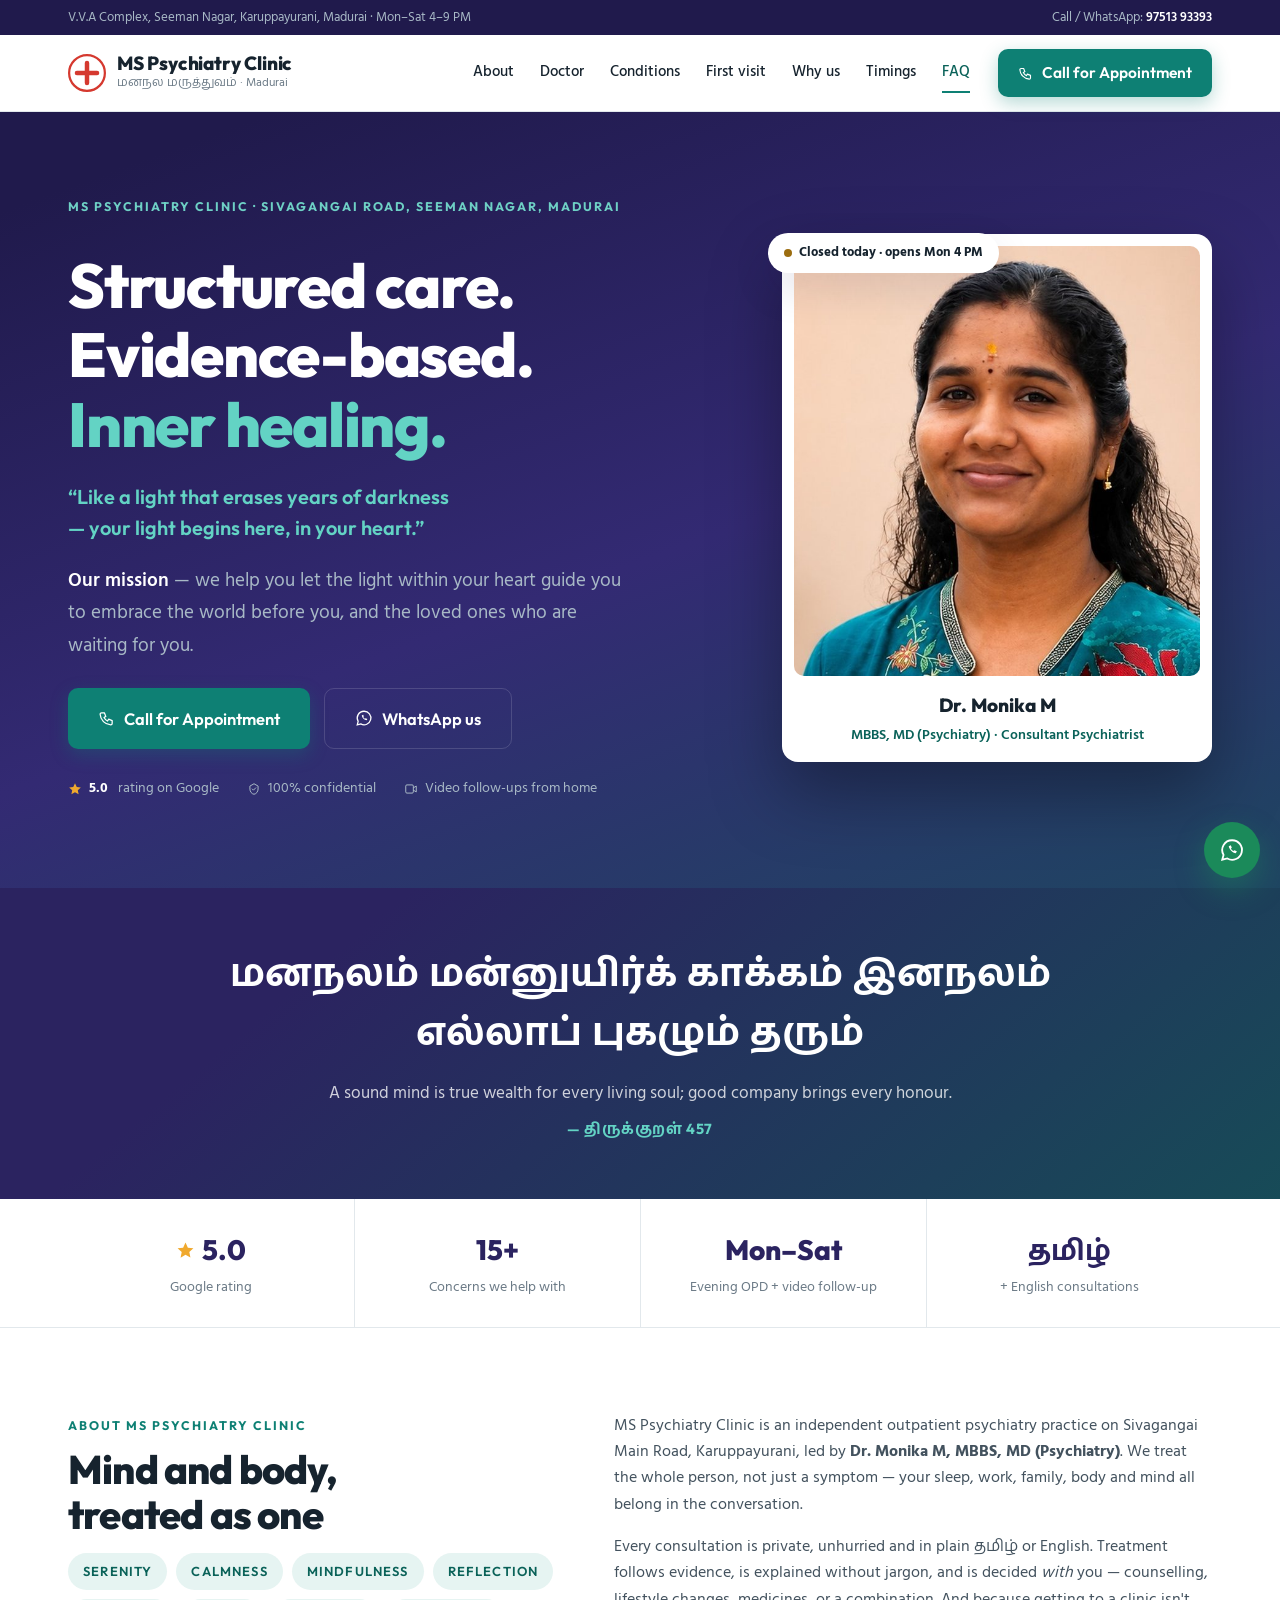
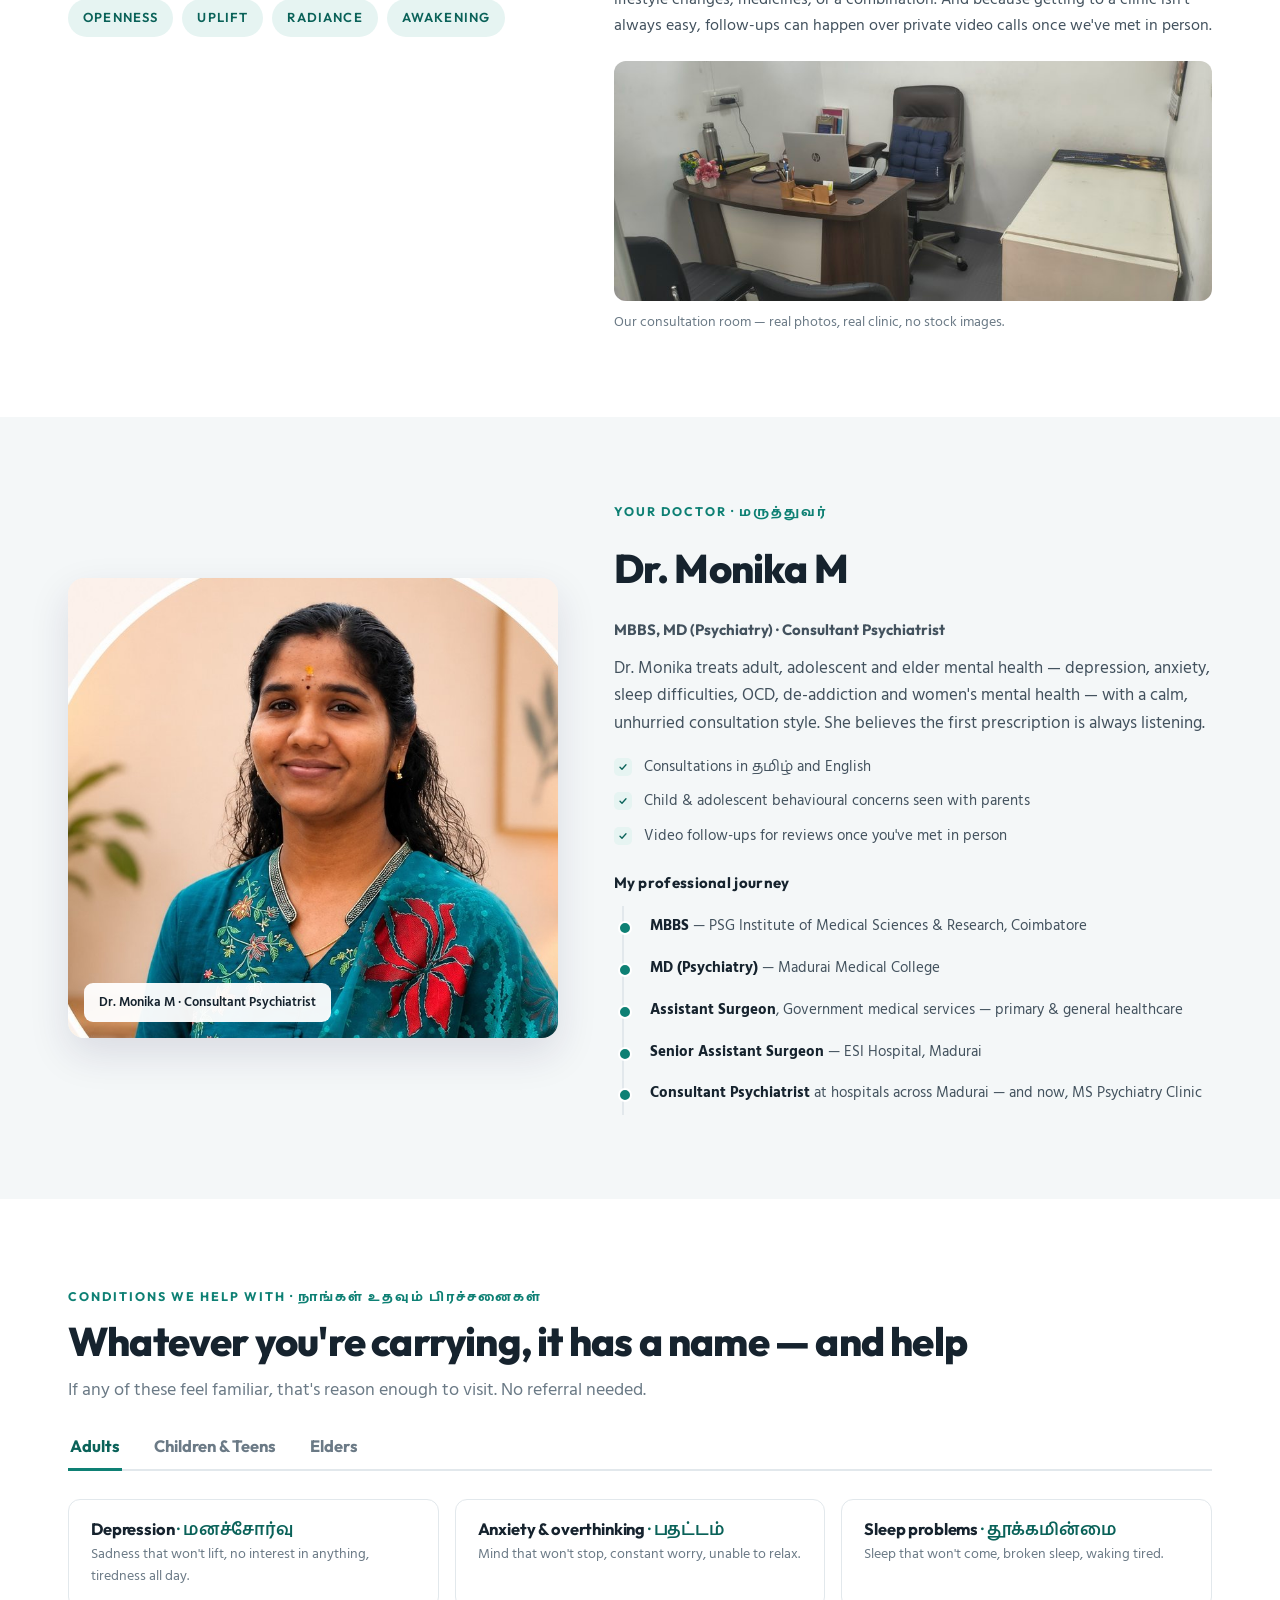
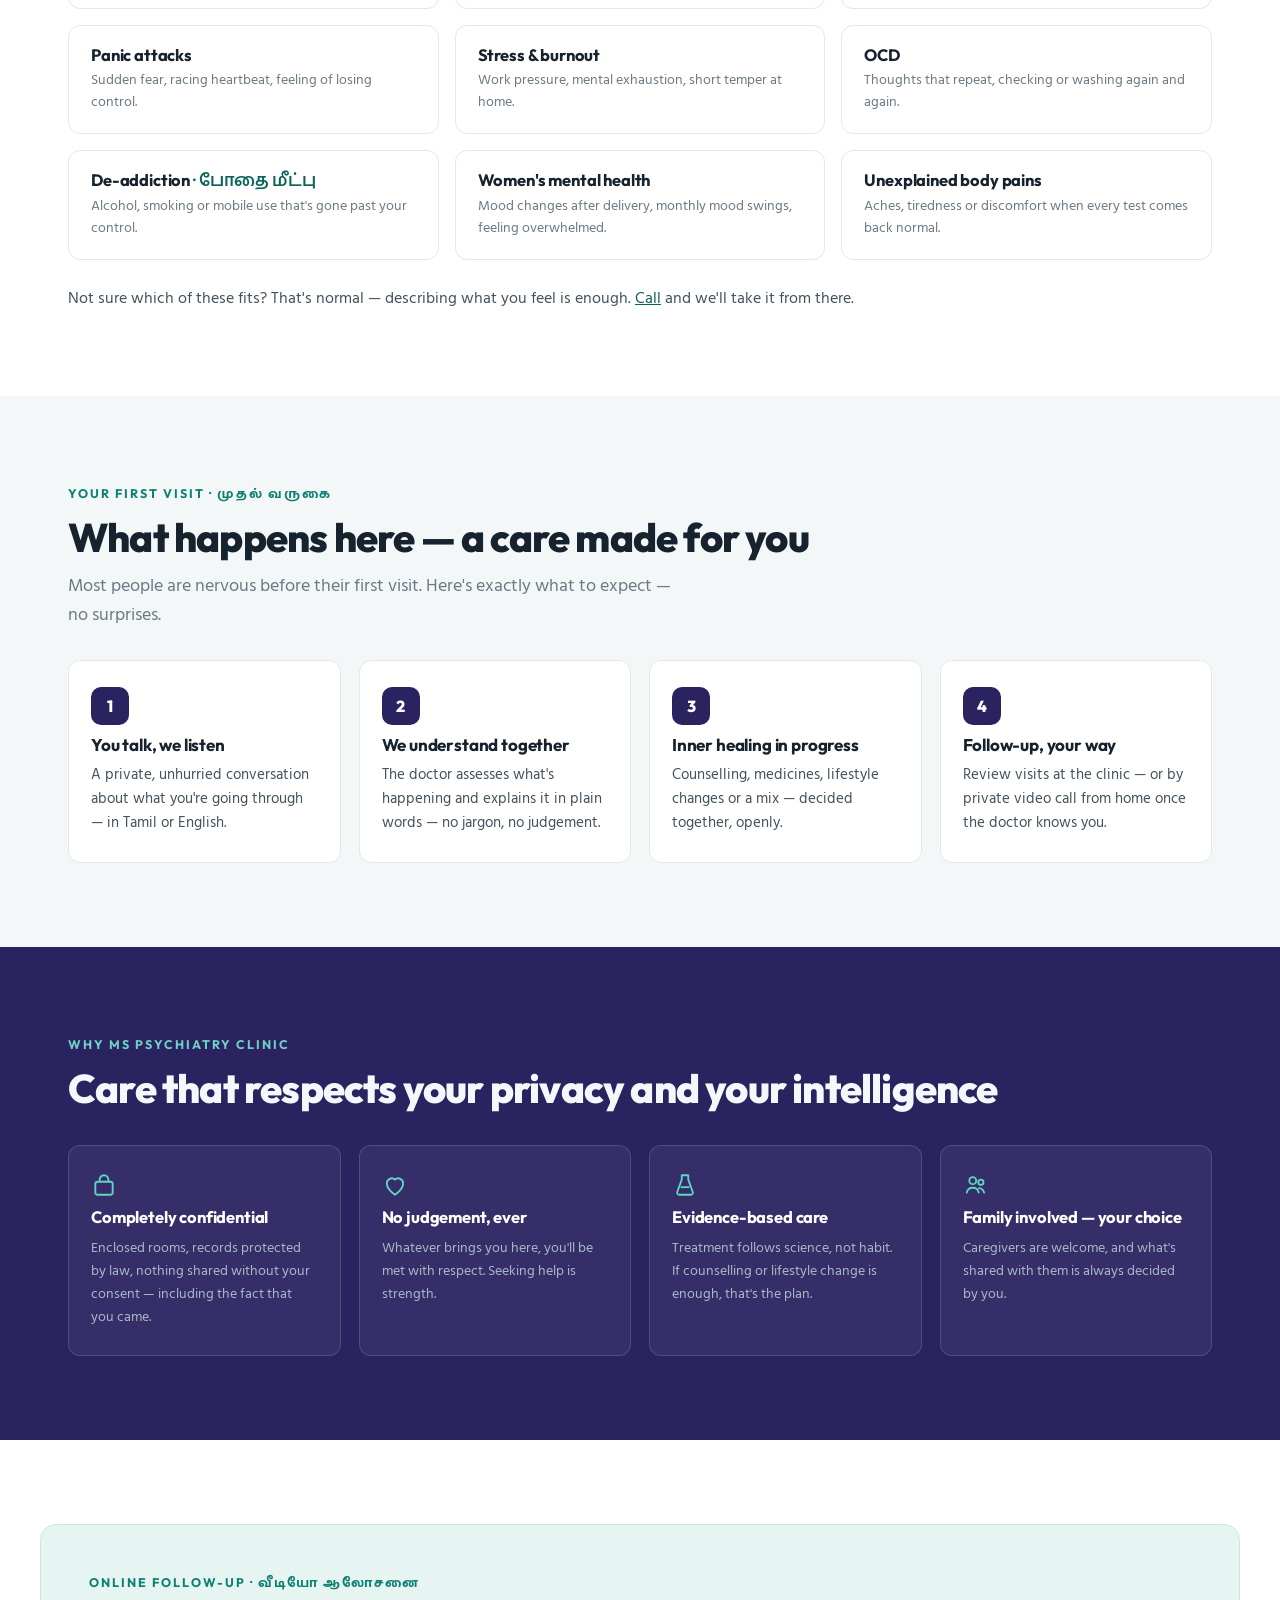
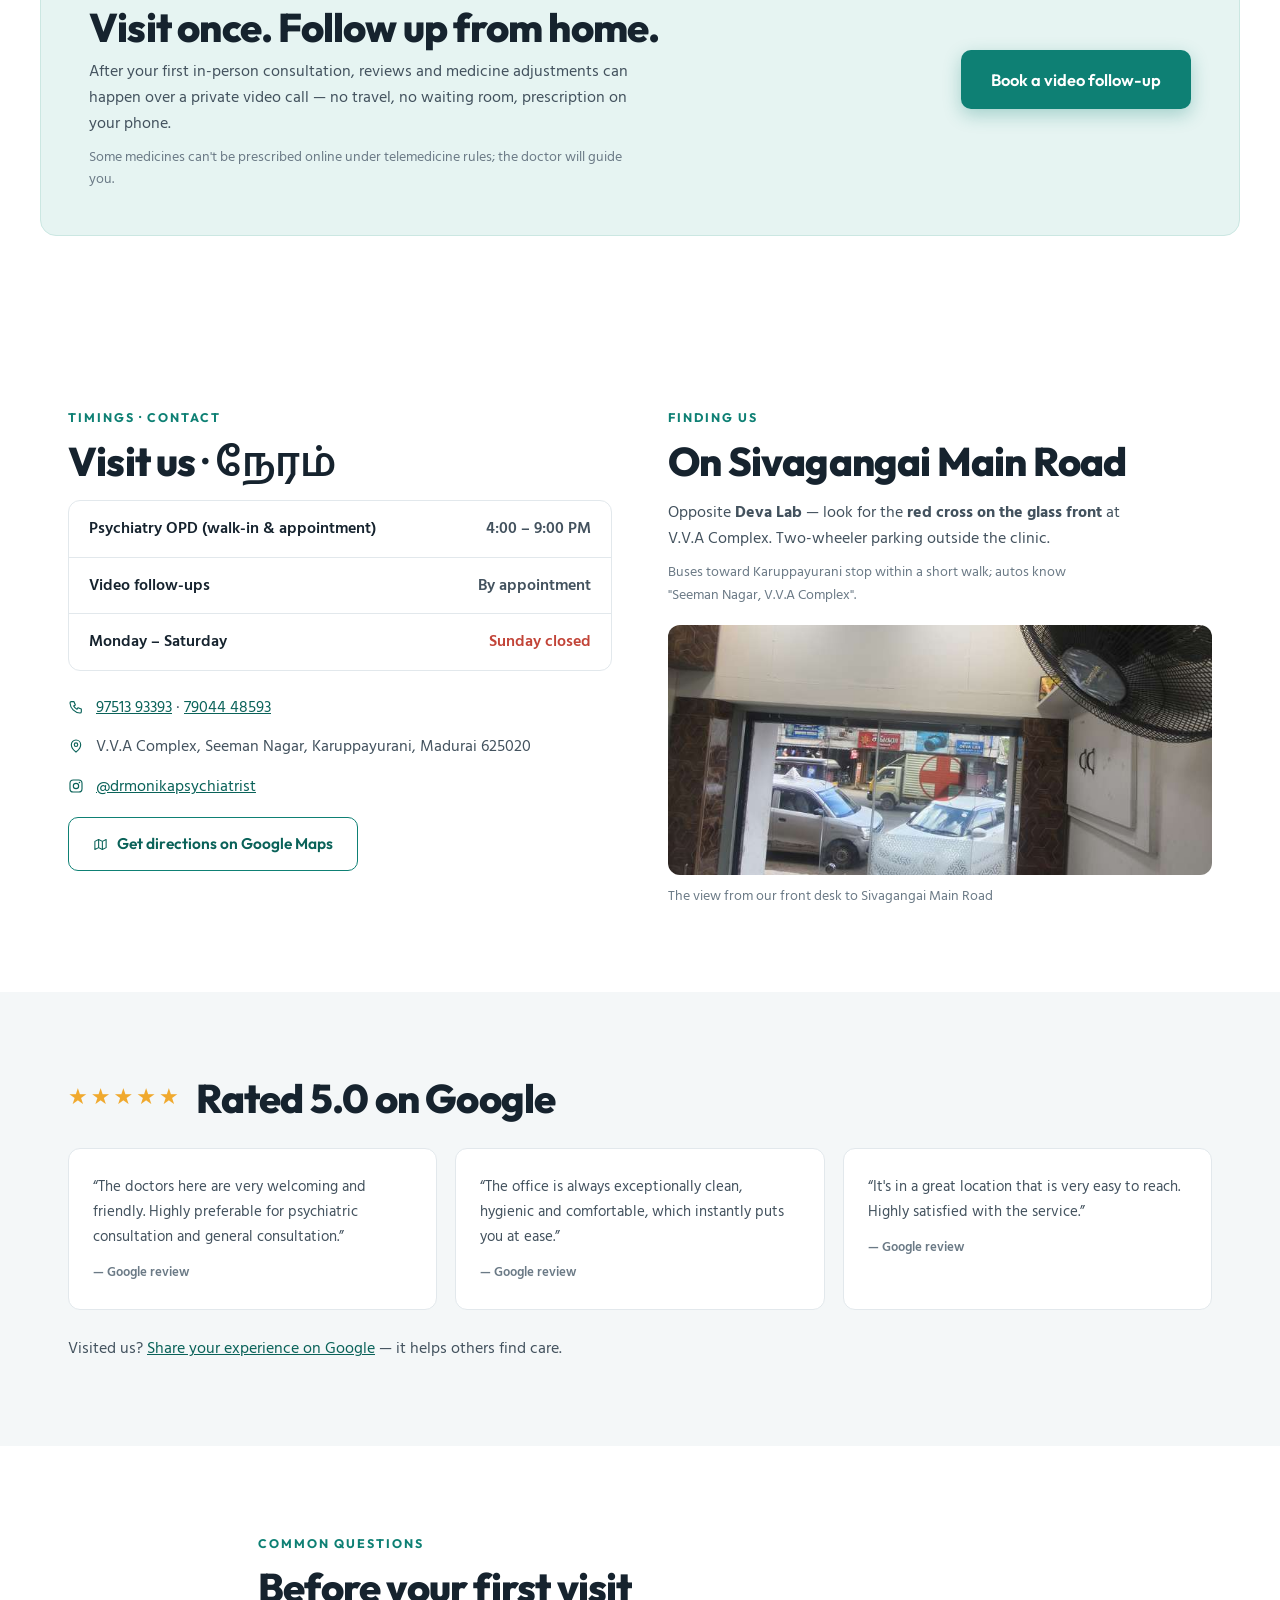
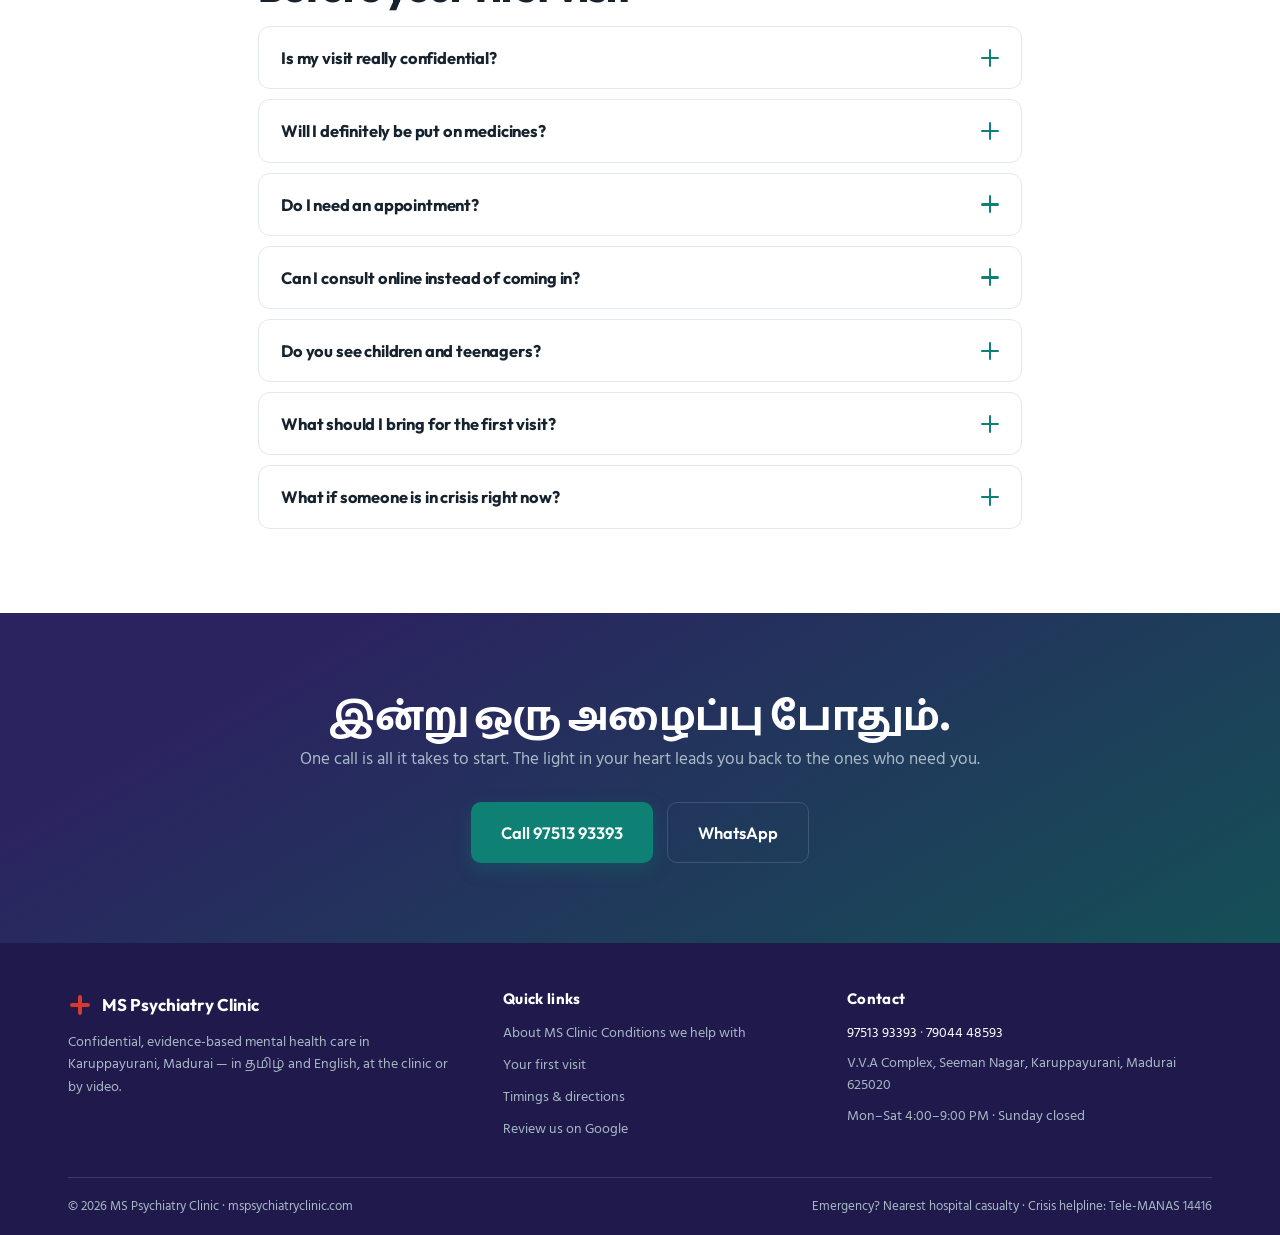
==== commit 3de4b972: "fix(kural): correct Thirukkural line break to canonical 4+3 cir form Co-Authored-By: Claude Fable 5 " ====
--- a/index.html
+++ b/index.html
@@ -149,7 +149,7 @@
   <!-- ============ KURAL ============ -->
   <section class="kural-band" aria-label="Thirukkural on mental wellness">
     <div class="container reveal">
-      <p class="kural-text" lang="ta">மனநலம் மன்னுயிர்க் காக்கம்<br>இனநலம் எல்லாப் புகழும் தரும்</p>
+      <p class="kural-text" lang="ta">மனநலம் மன்னுயிர்க் காக்கம் இனநலம்<br>எல்லாப் புகழும் தரும்</p>
       <p class="kural-meaning">A sound mind is true wealth for every living soul; good company brings every honour.</p>
       <p class="kural-cite" lang="ta">— திருக்குறள் 457</p>
     </div>
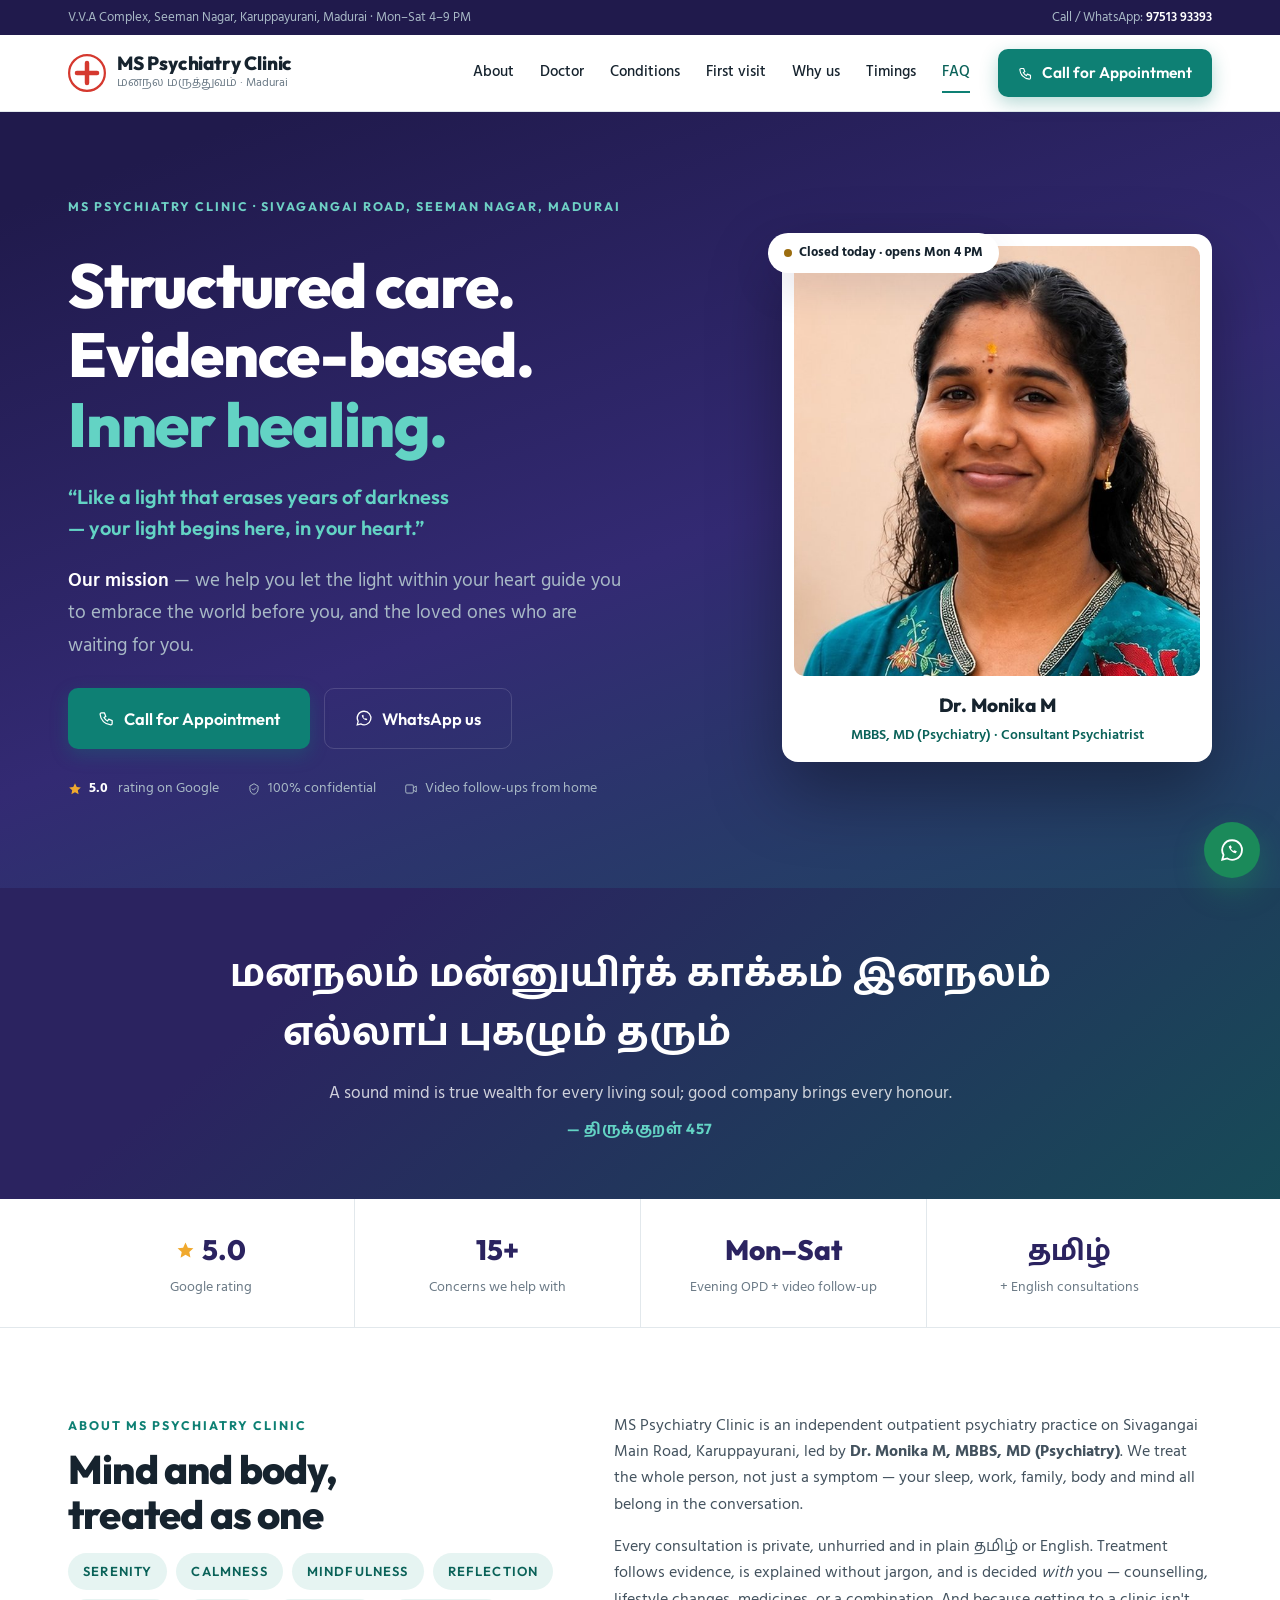
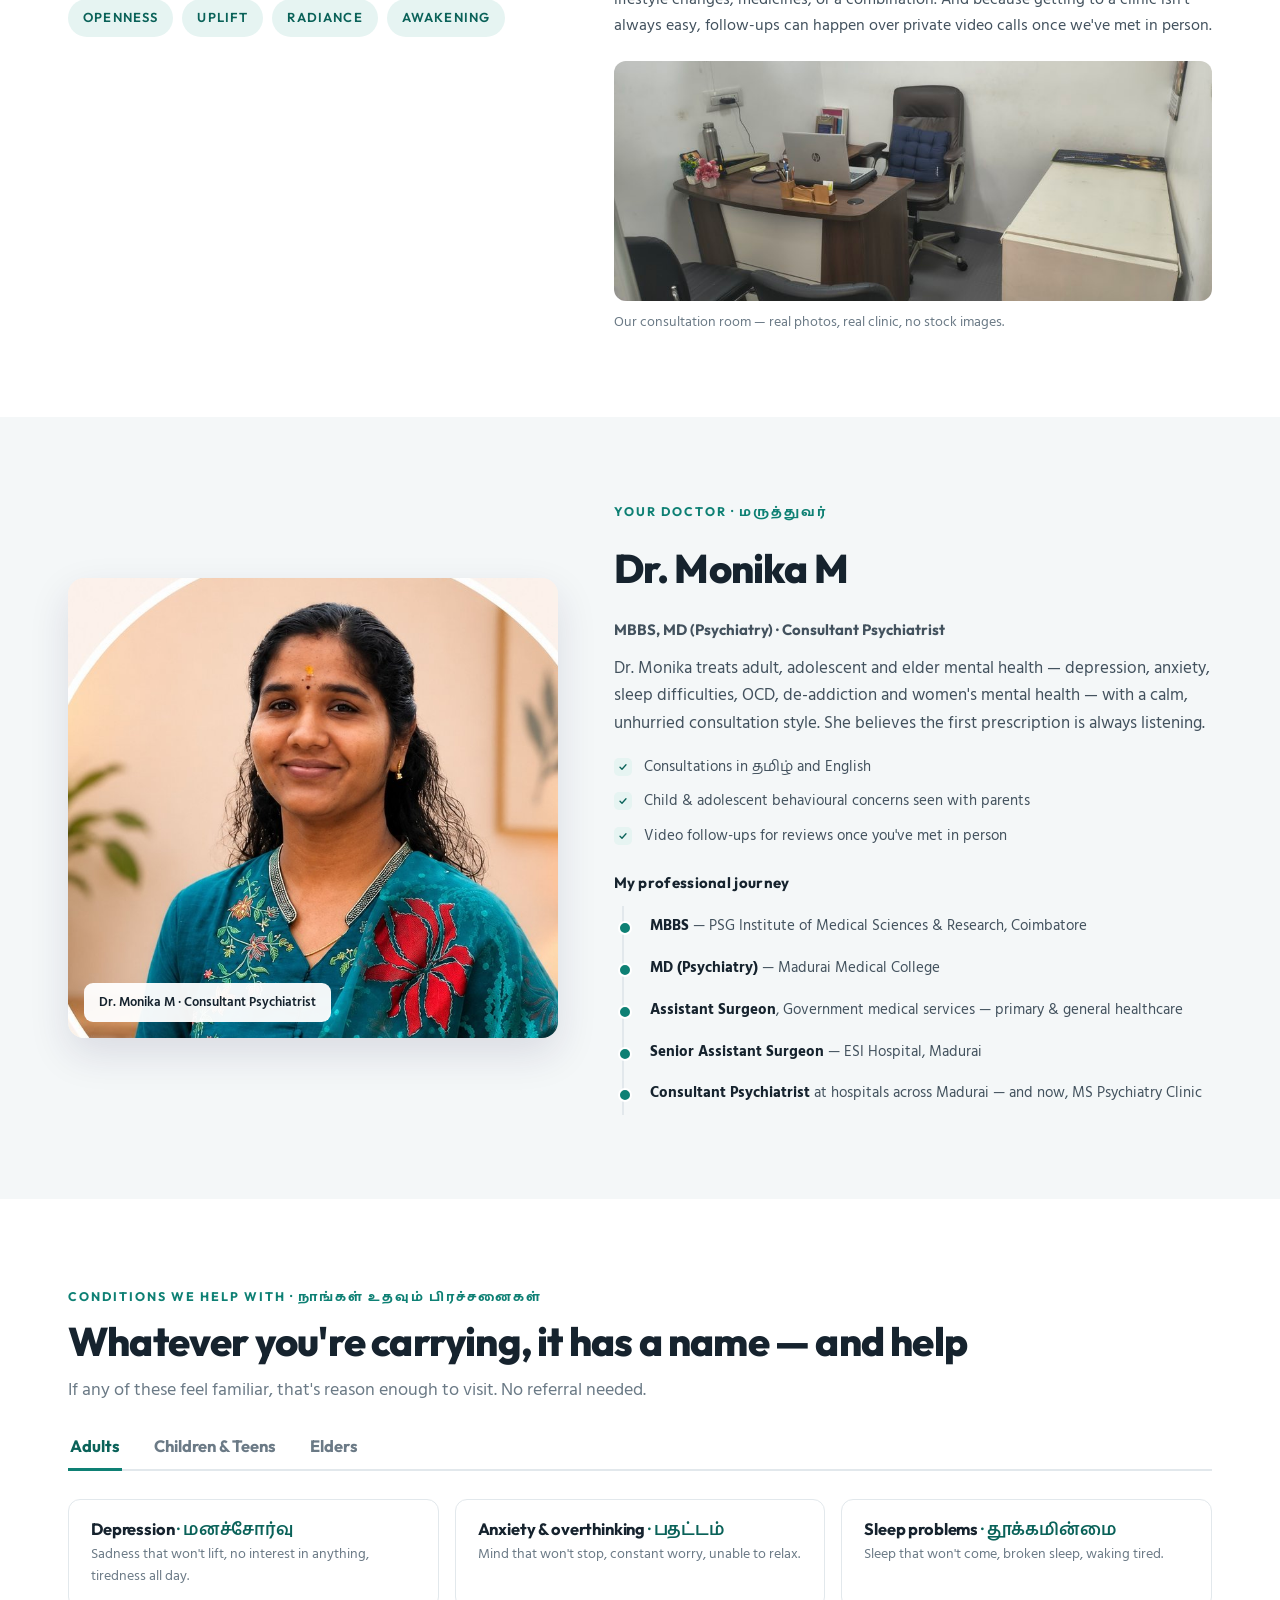
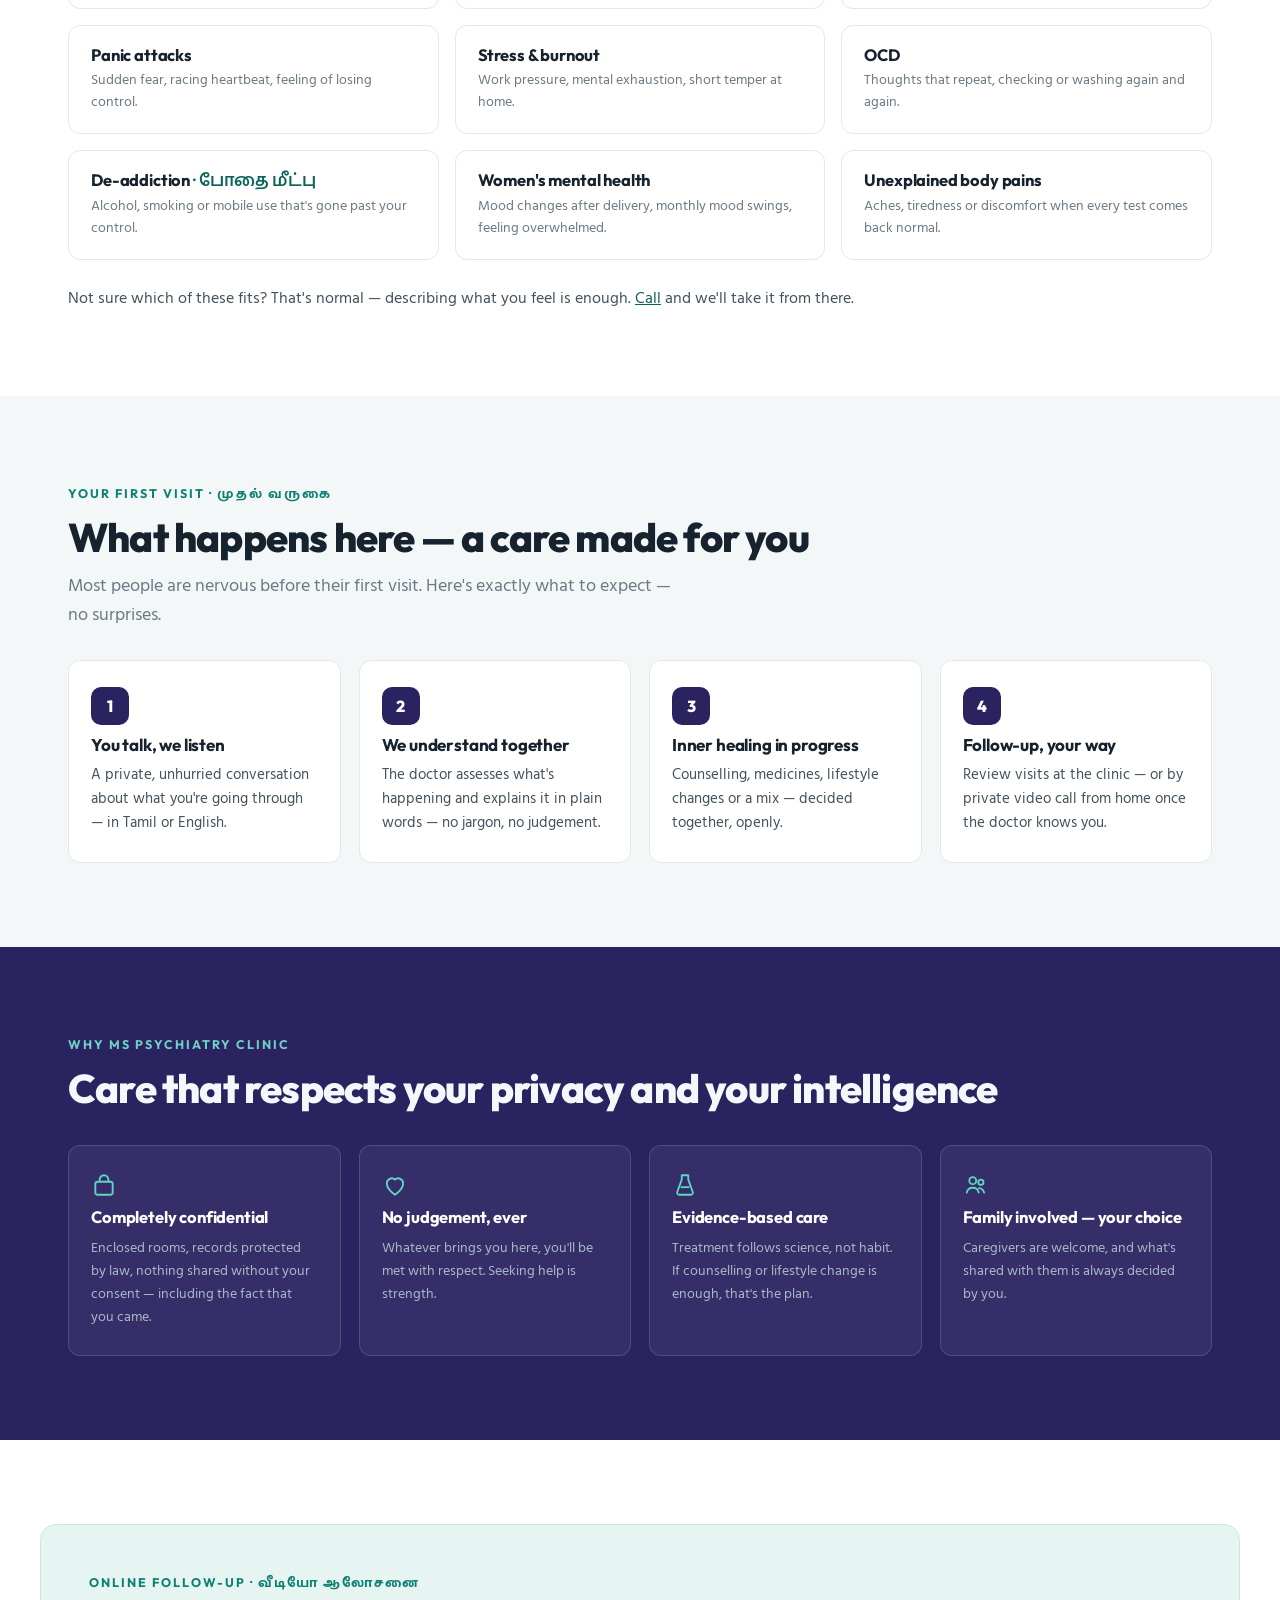
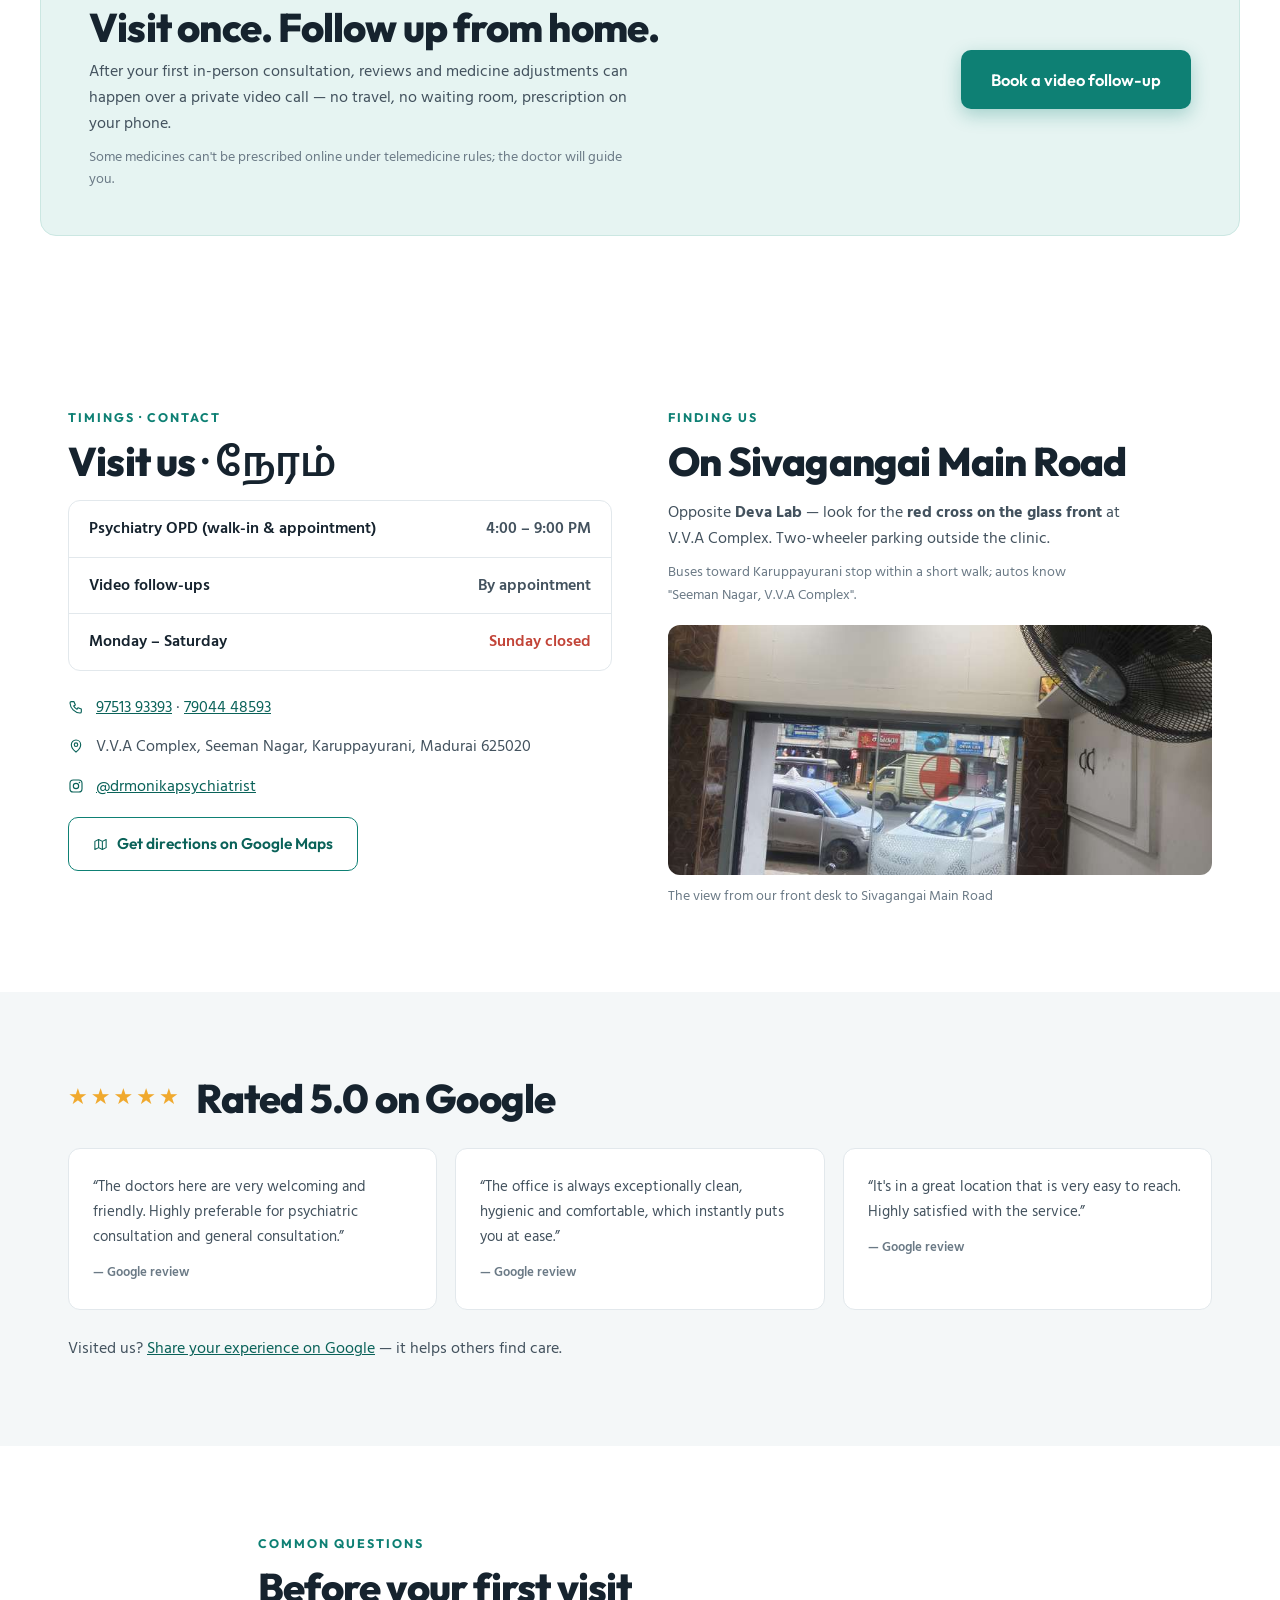
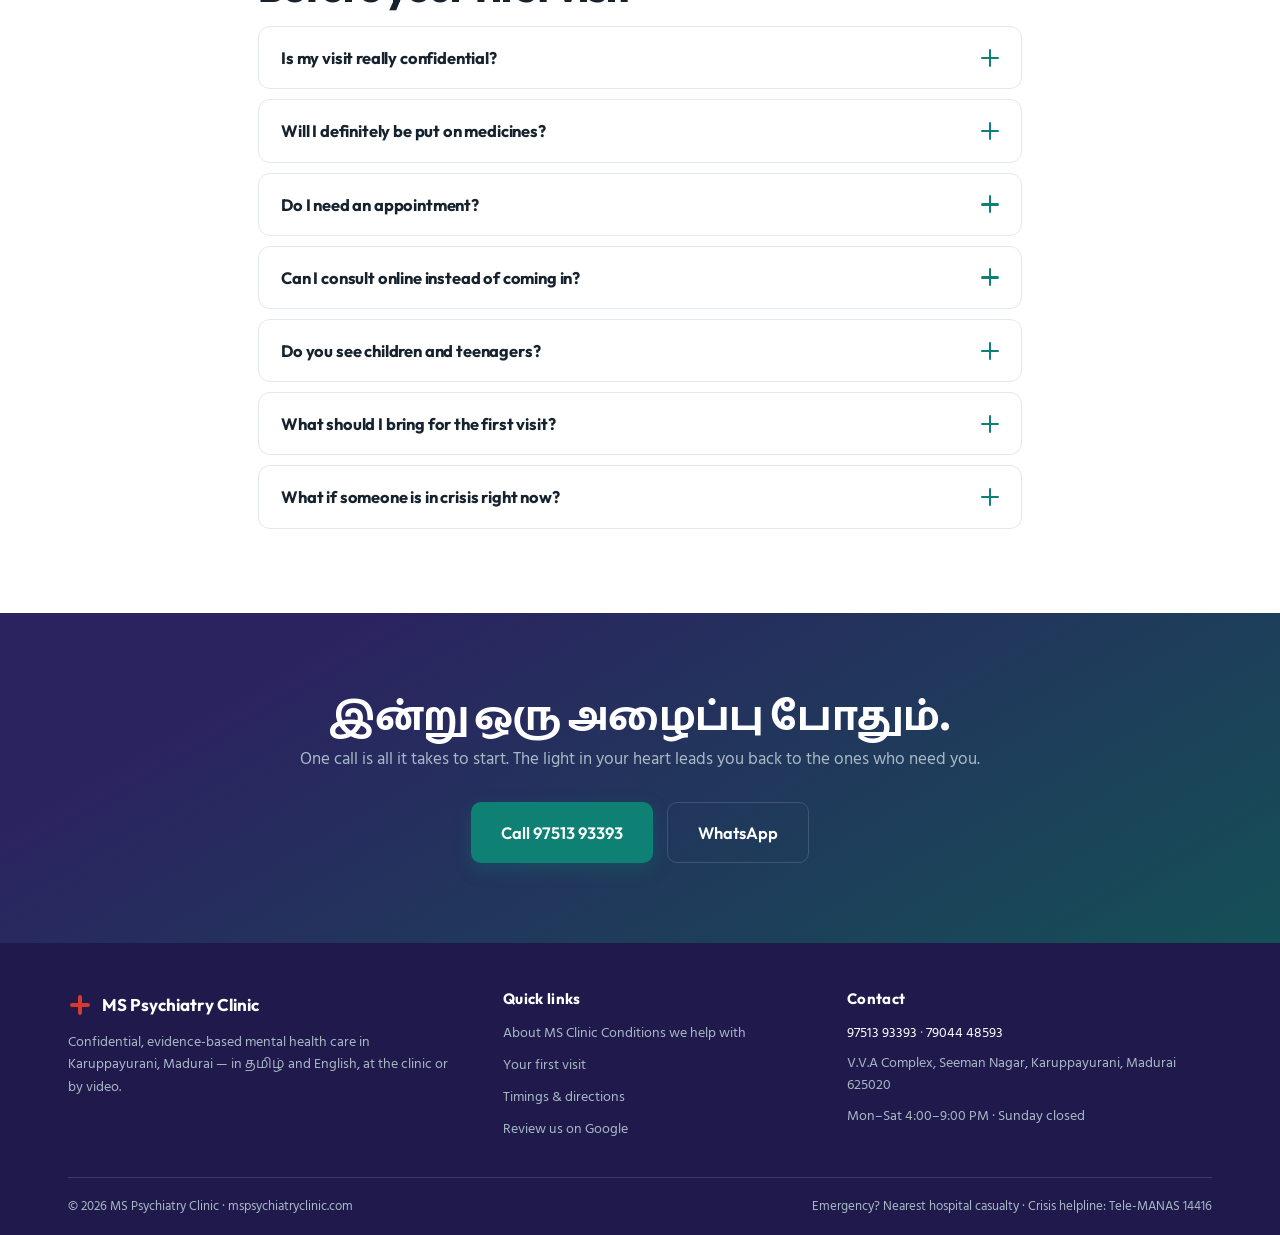
==== commit 8b79881c: "fix(kural): traditional alignment — shared left edge, indented second line Co-Authored-By: Claude Fa" ====
--- a/index.html
+++ b/index.html
@@ -15,7 +15,7 @@
   <link rel="preconnect" href="https://fonts.googleapis.com">
   <link rel="preconnect" href="https://fonts.gstatic.com" crossorigin>
   <link rel="stylesheet" href="https://fonts.googleapis.com/css2?family=Outfit:wght@500;600;700;800&family=Hind+Madurai:wght@400;500;600;700&display=swap">
-  <link rel="stylesheet" href="css/style.css?v=8">
+  <link rel="stylesheet" href="css/style.css?v=9">
   <script type="application/ld+json">
   {
     "@context": "https://schema.org",
@@ -149,7 +149,7 @@
   <!-- ============ KURAL ============ -->
   <section class="kural-band" aria-label="Thirukkural on mental wellness">
     <div class="container reveal">
-      <p class="kural-text" lang="ta">மனநலம் மன்னுயிர்க் காக்கம் இனநலம்<br>எல்லாப் புகழும் தரும்</p>
+      <p class="kural-text" lang="ta">மனநலம் மன்னுயிர்க் காக்கம் இனநலம்<br><span class="kural-l2">எல்லாப் புகழும் தரும்</span></p>
       <p class="kural-meaning">A sound mind is true wealth for every living soul; good company brings every honour.</p>
       <p class="kural-cite" lang="ta">— திருக்குறள் 457</p>
     </div>
--- a/css/style.css
+++ b/css/style.css
@@ -415,10 +415,12 @@
   color: #fff; text-align: center; padding: 58px 0;
 }
 .kural-text {
+  display: inline-block; text-align: left;
   font-family: var(--font-body); font-weight: 700;
   font-size: clamp(24px, 3.6vw, 38px); line-height: 1.55;
-  margin: 0 0 16px; text-wrap: balance;
-}
+  margin: 0 0 16px;
+}
+.kural-l2 { padding-left: 1.4em; }
 .kural-meaning { color: rgba(255, 255, 255, 0.78); font-size: 16.5px; margin: 0 0 10px; }
 .kural-cite { color: #63D3C4; font-family: var(--font-display); font-weight: 700; font-size: 14.5px; margin: 0; letter-spacing: 0.04em; }
 
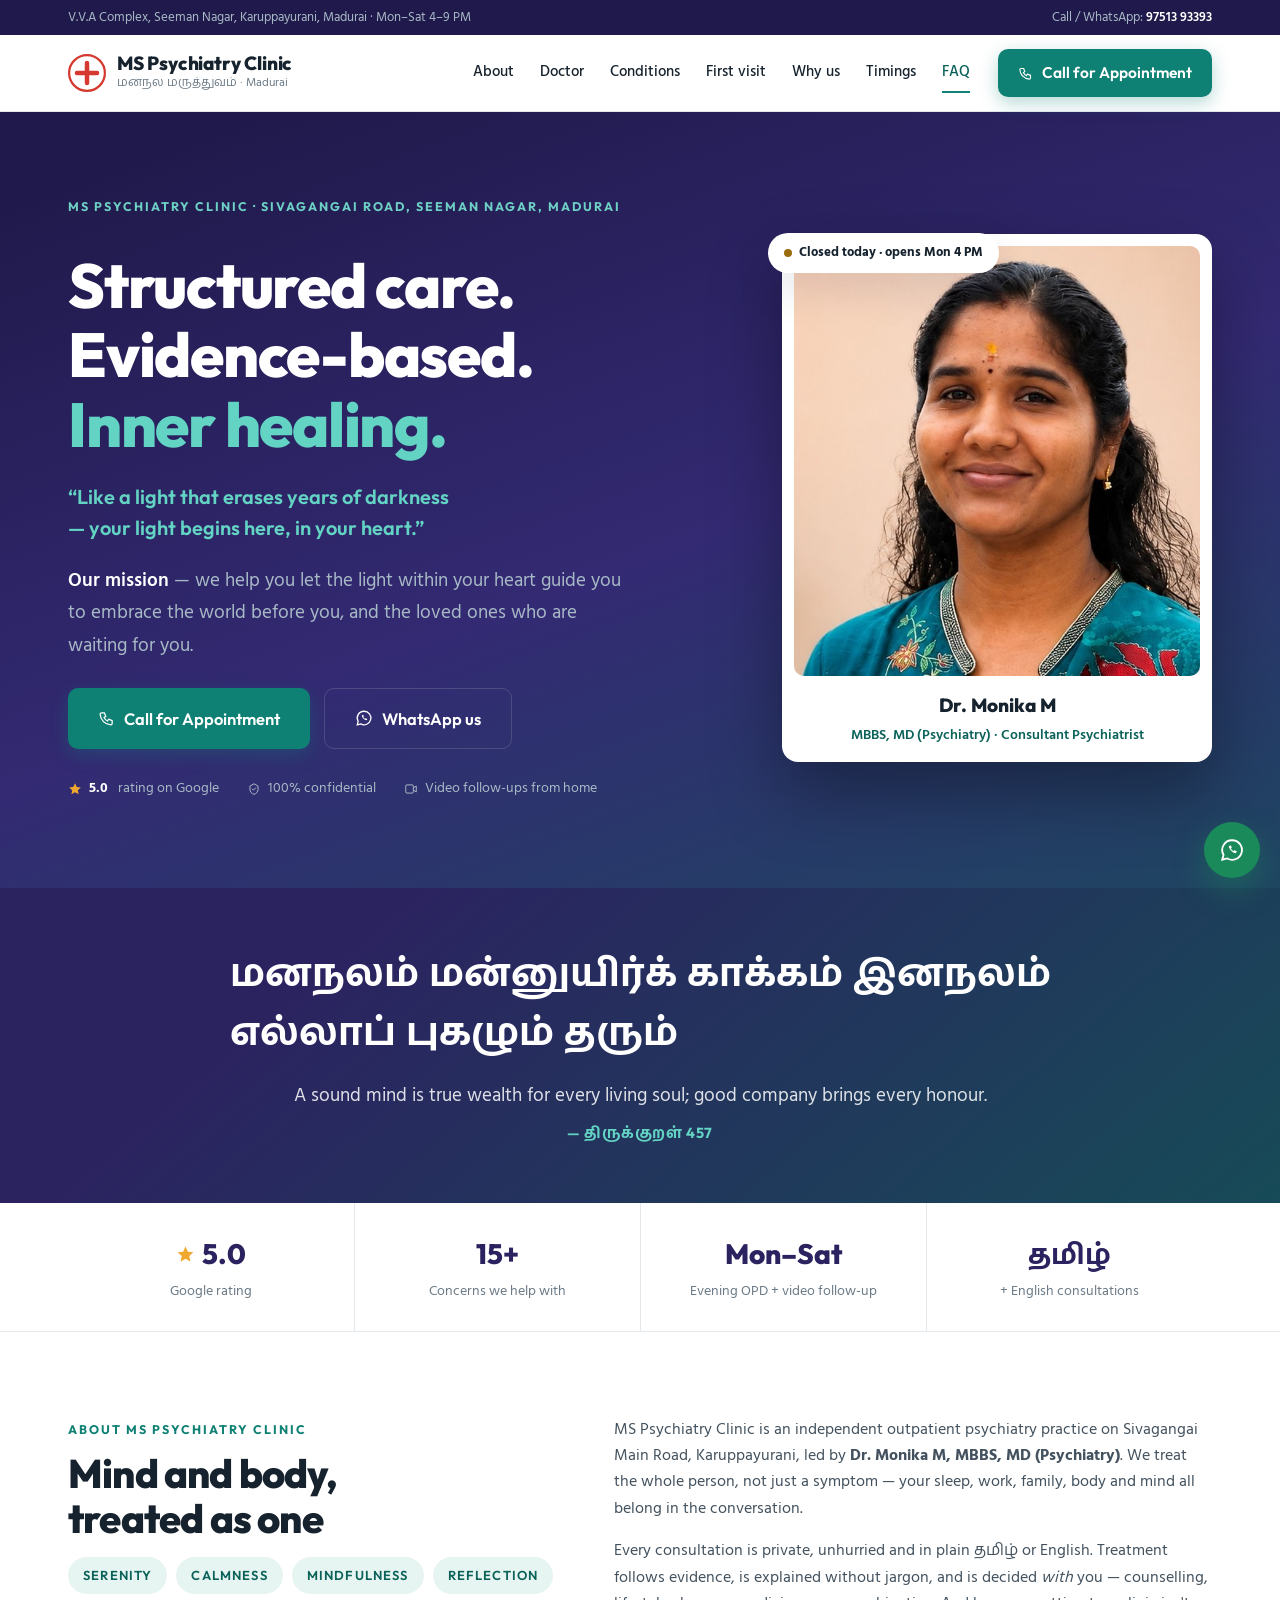
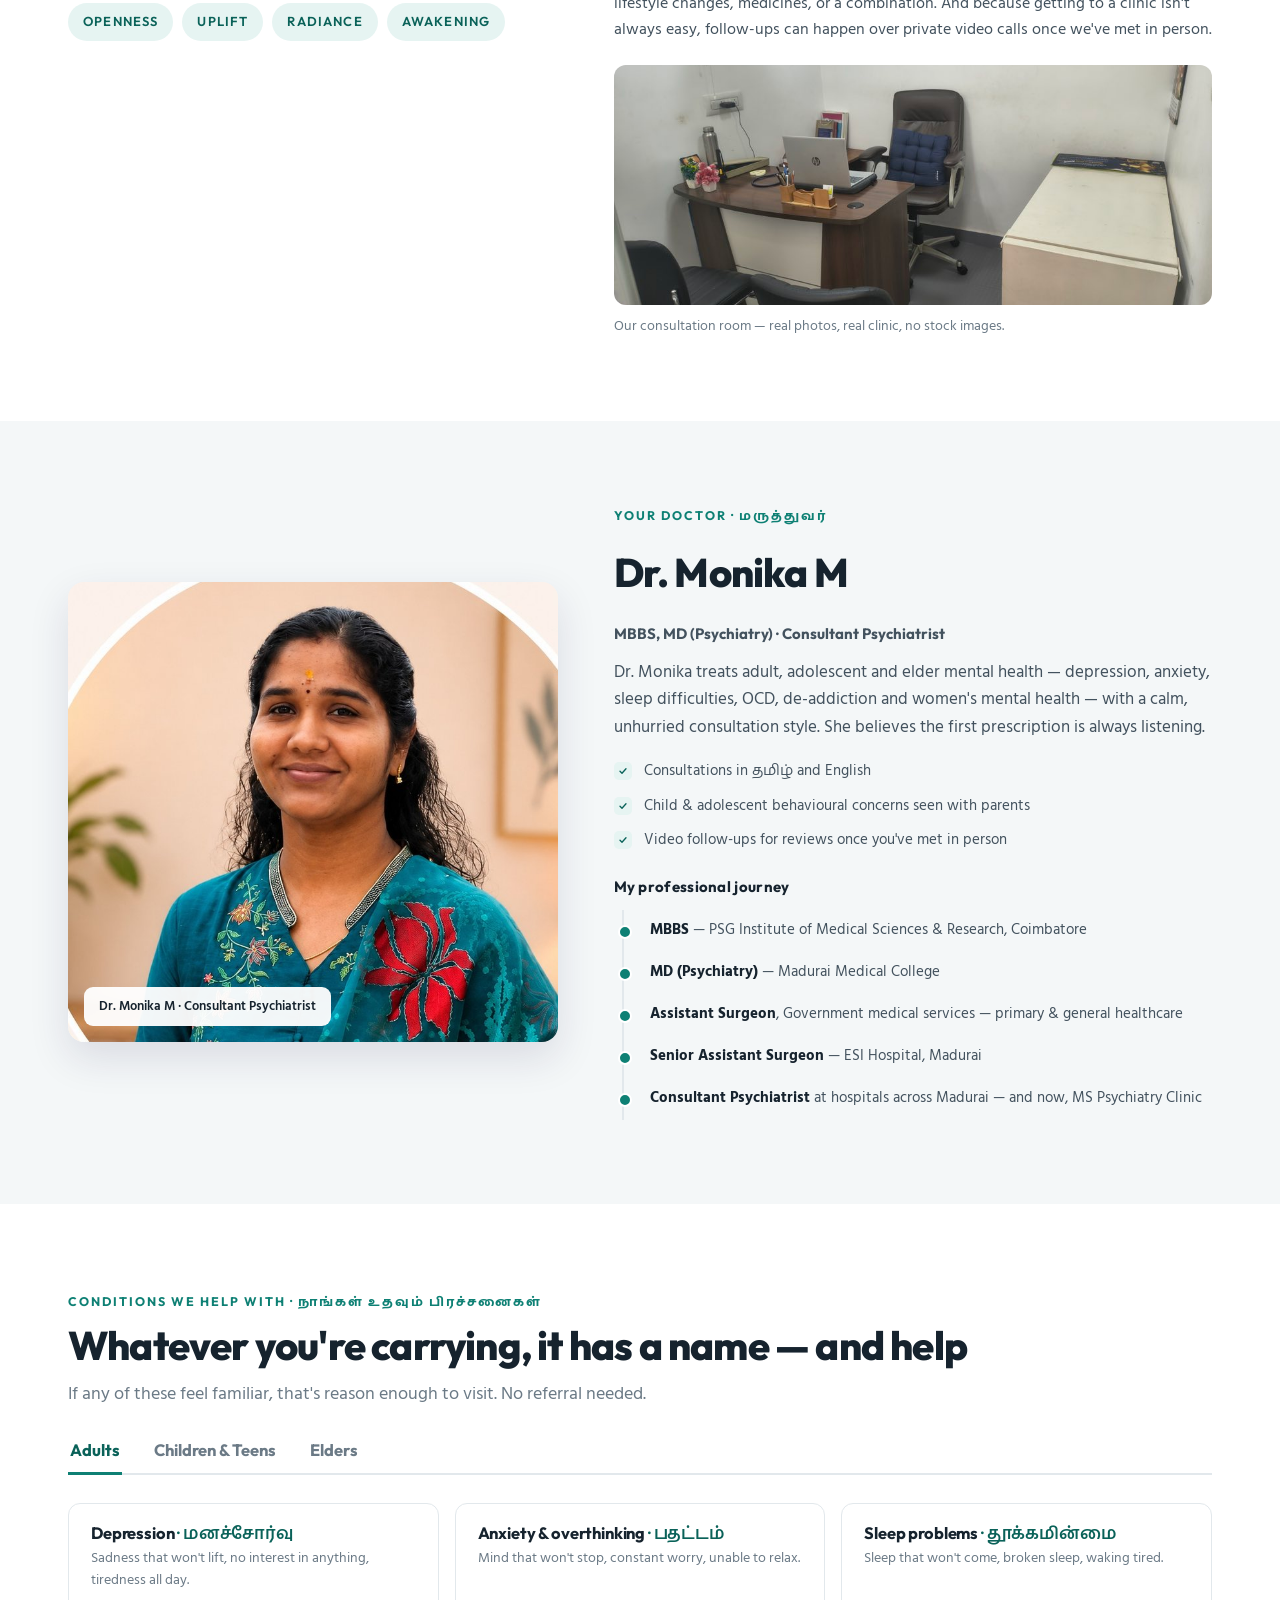
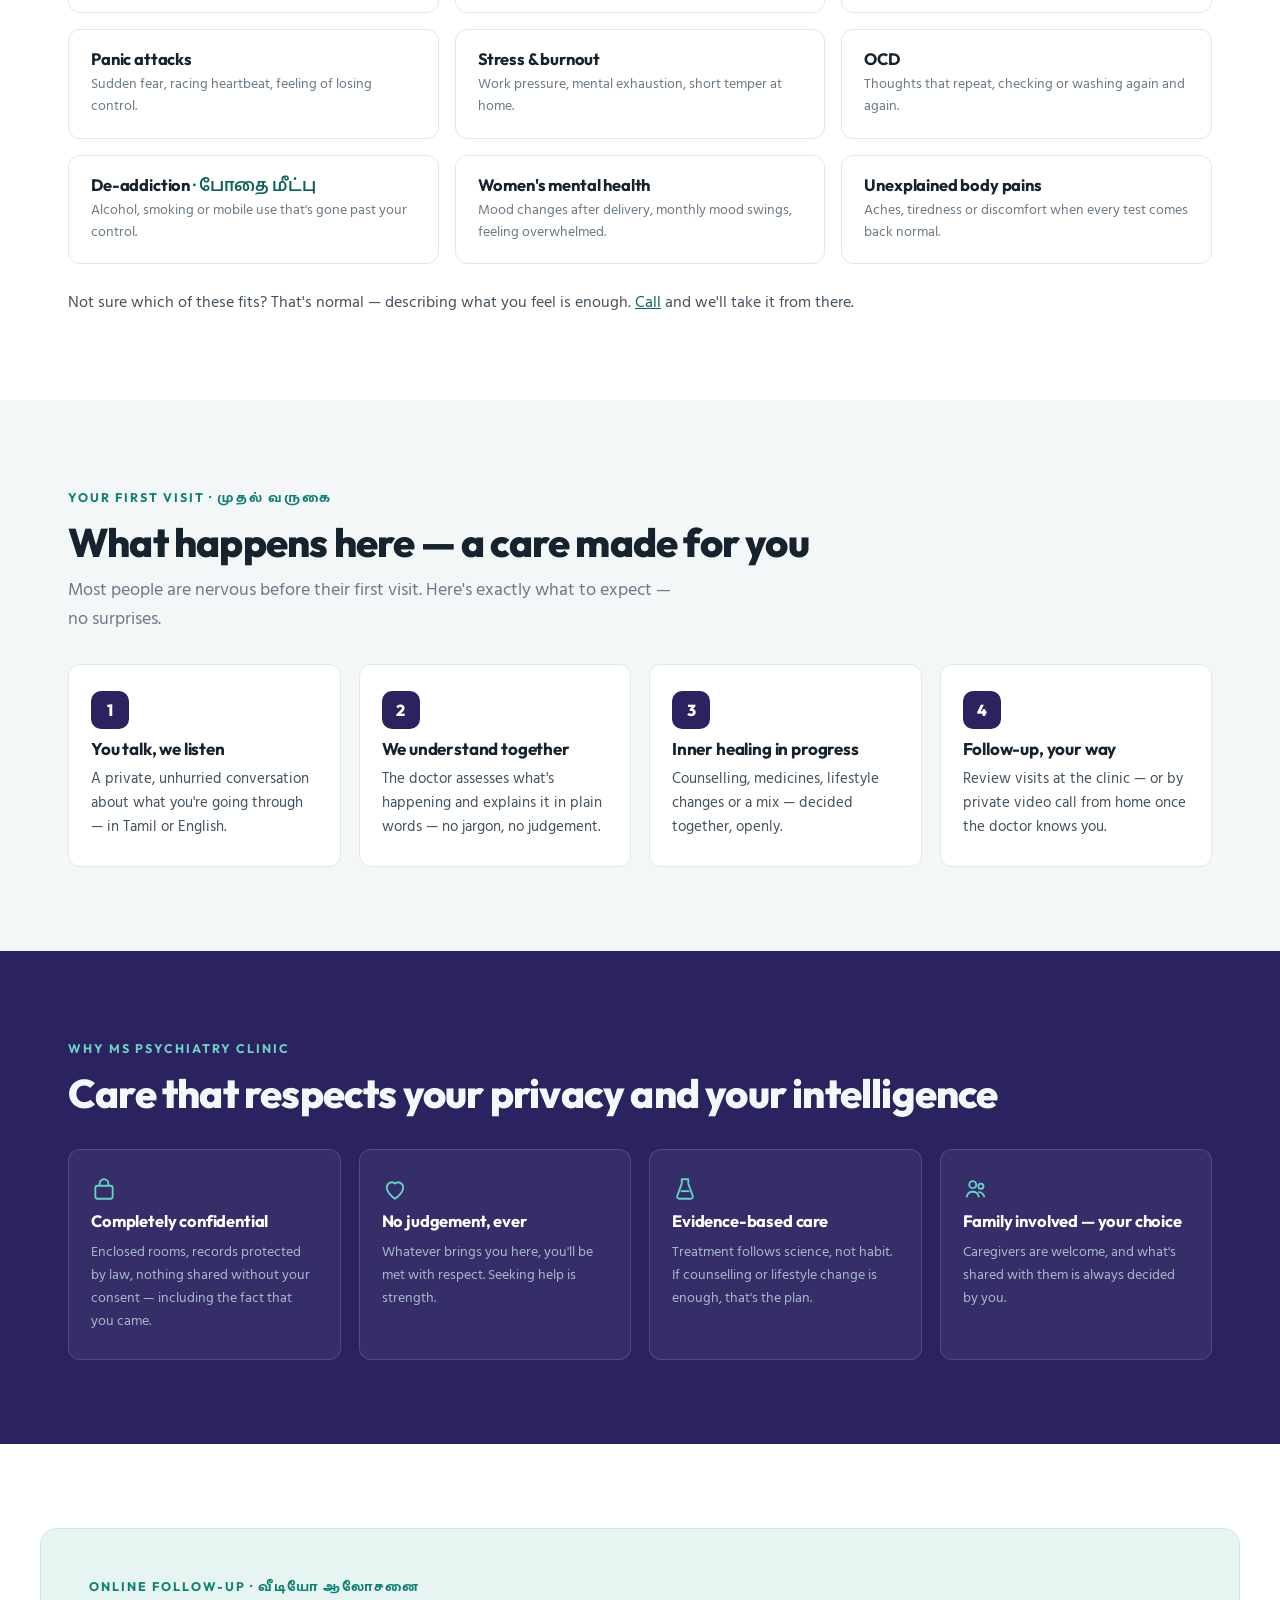
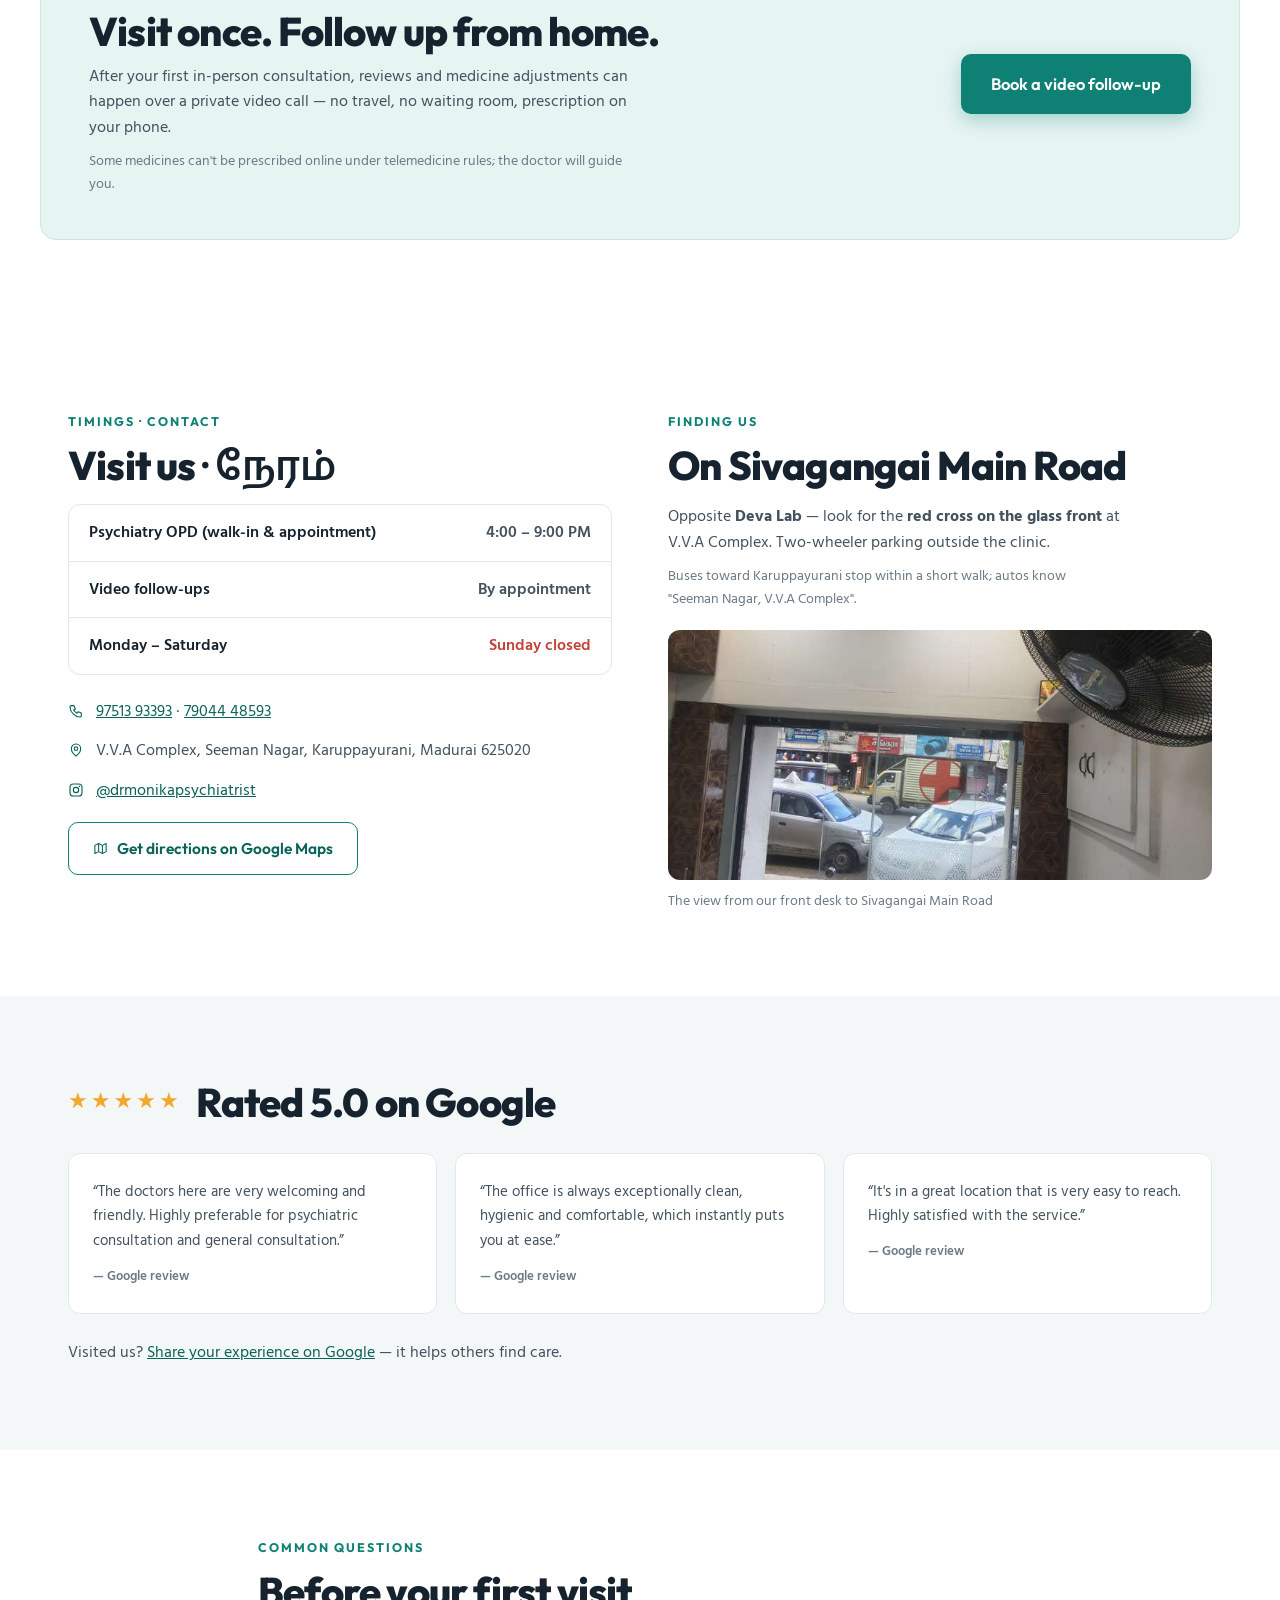
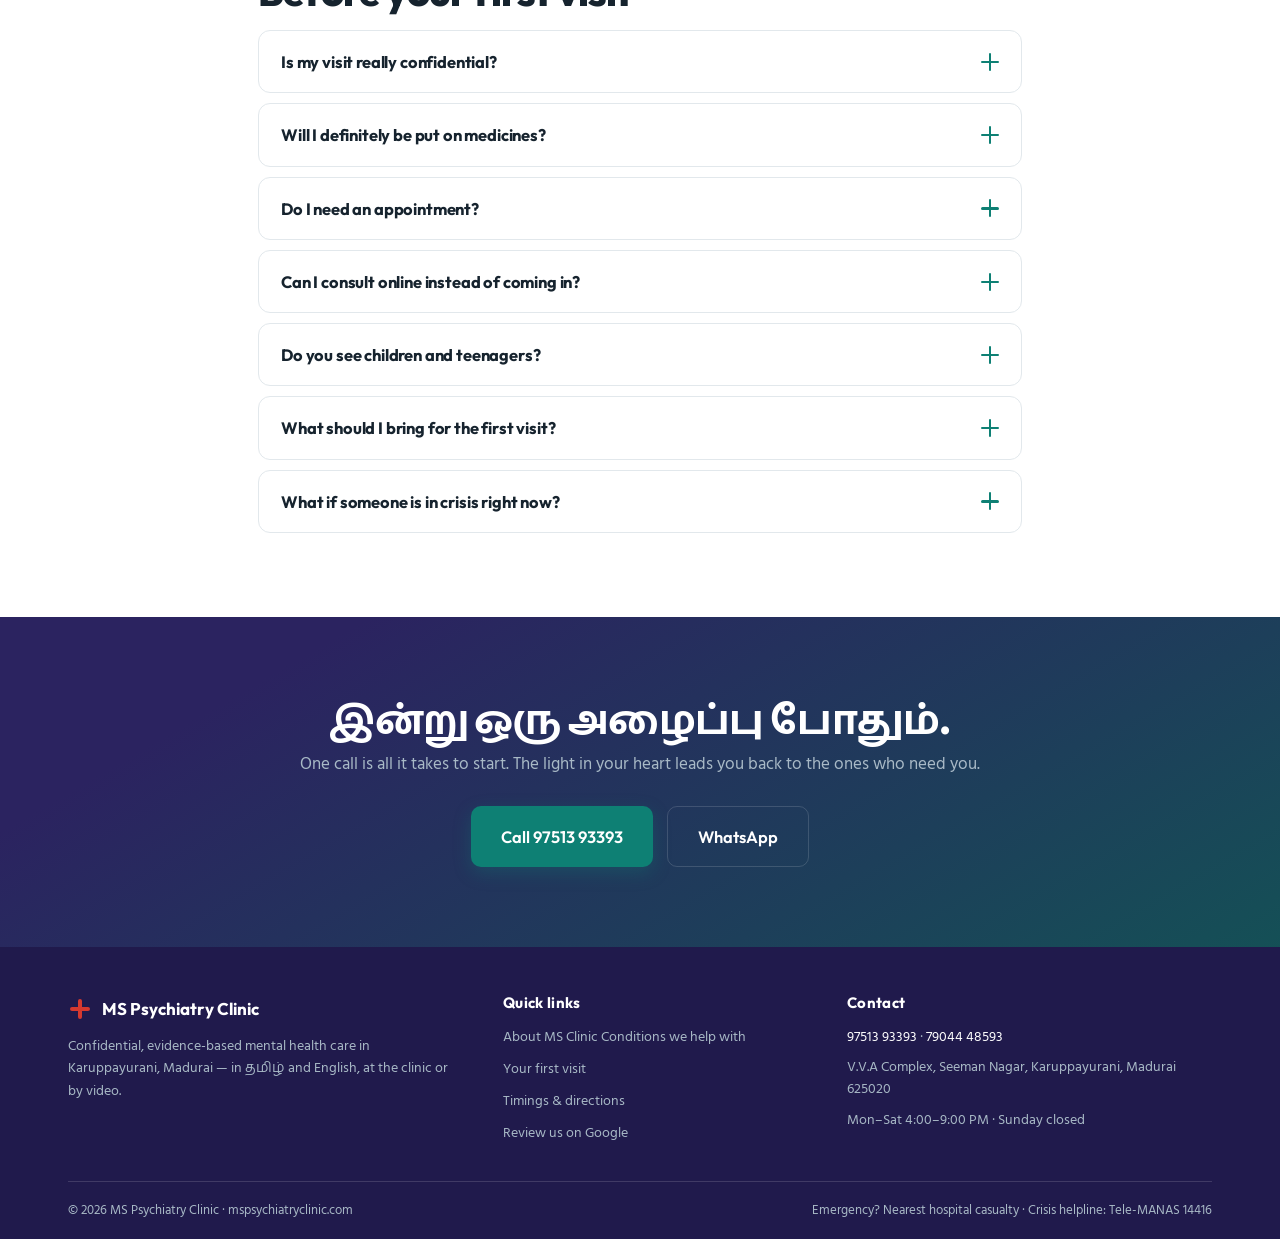
==== commit 37320425: "fix(kural): flush-left second line; larger English meaning text Co-Authored-By: Claude Fable 5 <nore" ====
--- a/index.html
+++ b/index.html
@@ -15,7 +15,7 @@
   <link rel="preconnect" href="https://fonts.googleapis.com">
   <link rel="preconnect" href="https://fonts.gstatic.com" crossorigin>
   <link rel="stylesheet" href="https://fonts.googleapis.com/css2?family=Outfit:wght@500;600;700;800&family=Hind+Madurai:wght@400;500;600;700&display=swap">
-  <link rel="stylesheet" href="css/style.css?v=9">
+  <link rel="stylesheet" href="css/style.css?v=10">
   <script type="application/ld+json">
   {
     "@context": "https://schema.org",
@@ -149,7 +149,7 @@
   <!-- ============ KURAL ============ -->
   <section class="kural-band" aria-label="Thirukkural on mental wellness">
     <div class="container reveal">
-      <p class="kural-text" lang="ta">மனநலம் மன்னுயிர்க் காக்கம் இனநலம்<br><span class="kural-l2">எல்லாப் புகழும் தரும்</span></p>
+      <p class="kural-text" lang="ta">மனநலம் மன்னுயிர்க் காக்கம் இனநலம்<br>எல்லாப் புகழும் தரும்</p>
       <p class="kural-meaning">A sound mind is true wealth for every living soul; good company brings every honour.</p>
       <p class="kural-cite" lang="ta">— திருக்குறள் 457</p>
     </div>
--- a/css/style.css
+++ b/css/style.css
@@ -420,8 +420,7 @@
   font-size: clamp(24px, 3.6vw, 38px); line-height: 1.55;
   margin: 0 0 16px;
 }
-.kural-l2 { padding-left: 1.4em; }
-.kural-meaning { color: rgba(255, 255, 255, 0.78); font-size: 16.5px; margin: 0 0 10px; }
+.kural-meaning { color: rgba(255, 255, 255, 0.85); font-size: 19px; margin: 0 0 10px; }
 .kural-cite { color: #63D3C4; font-family: var(--font-display); font-weight: 700; font-size: 14.5px; margin: 0; letter-spacing: 0.04em; }
 
 /* ---------- Hero light quote ---------- */
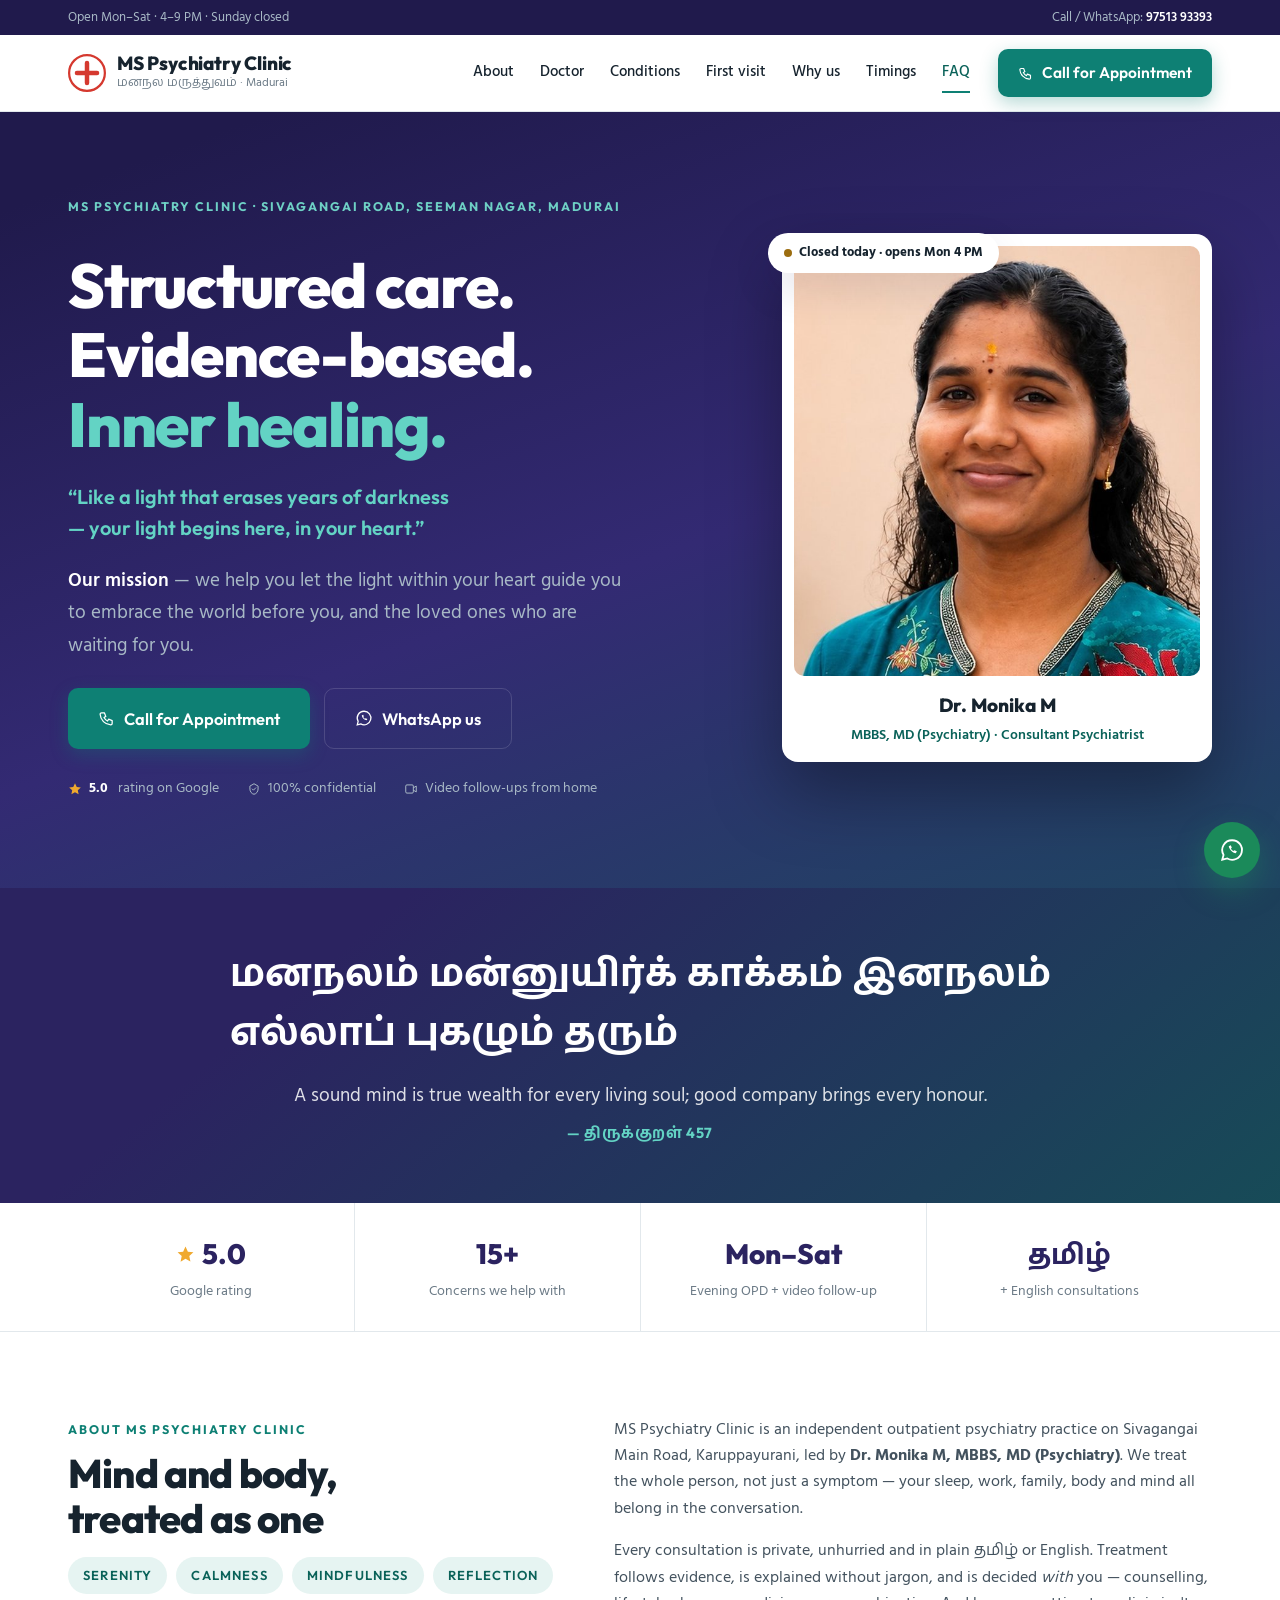
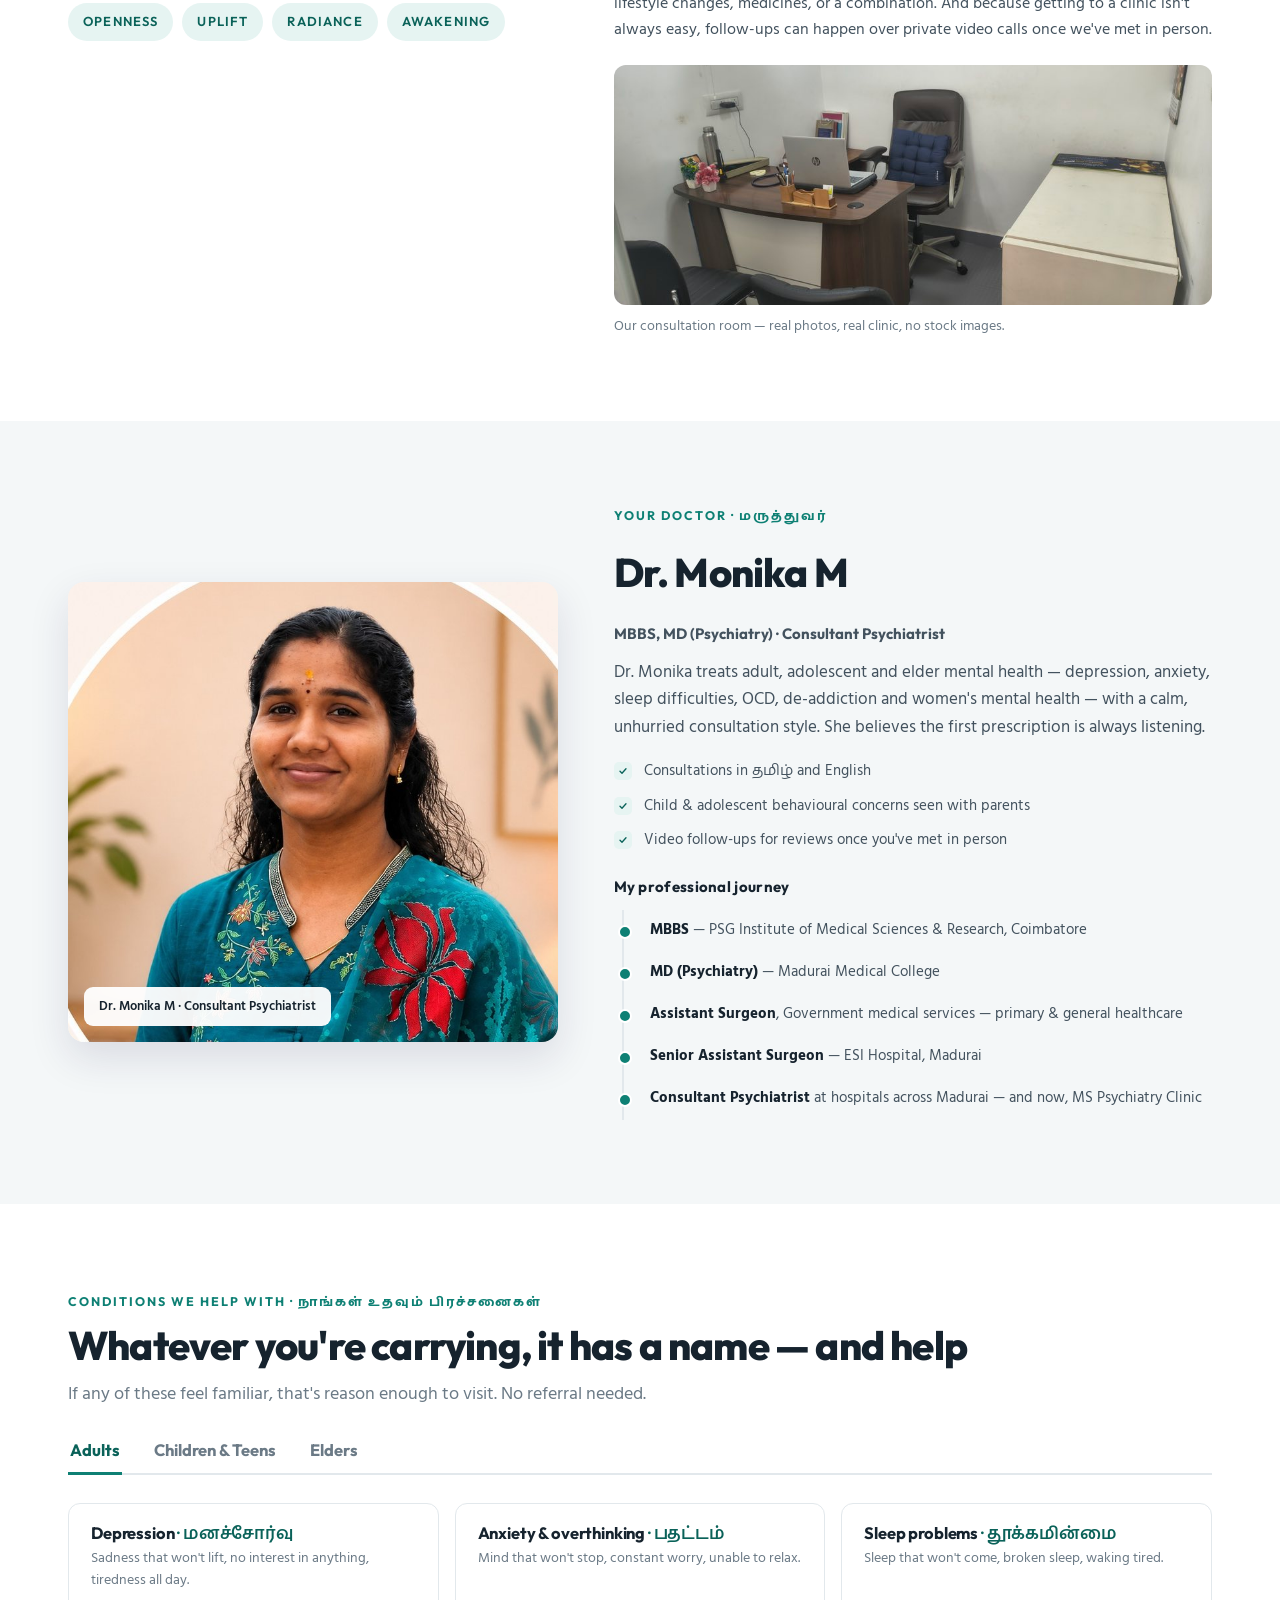
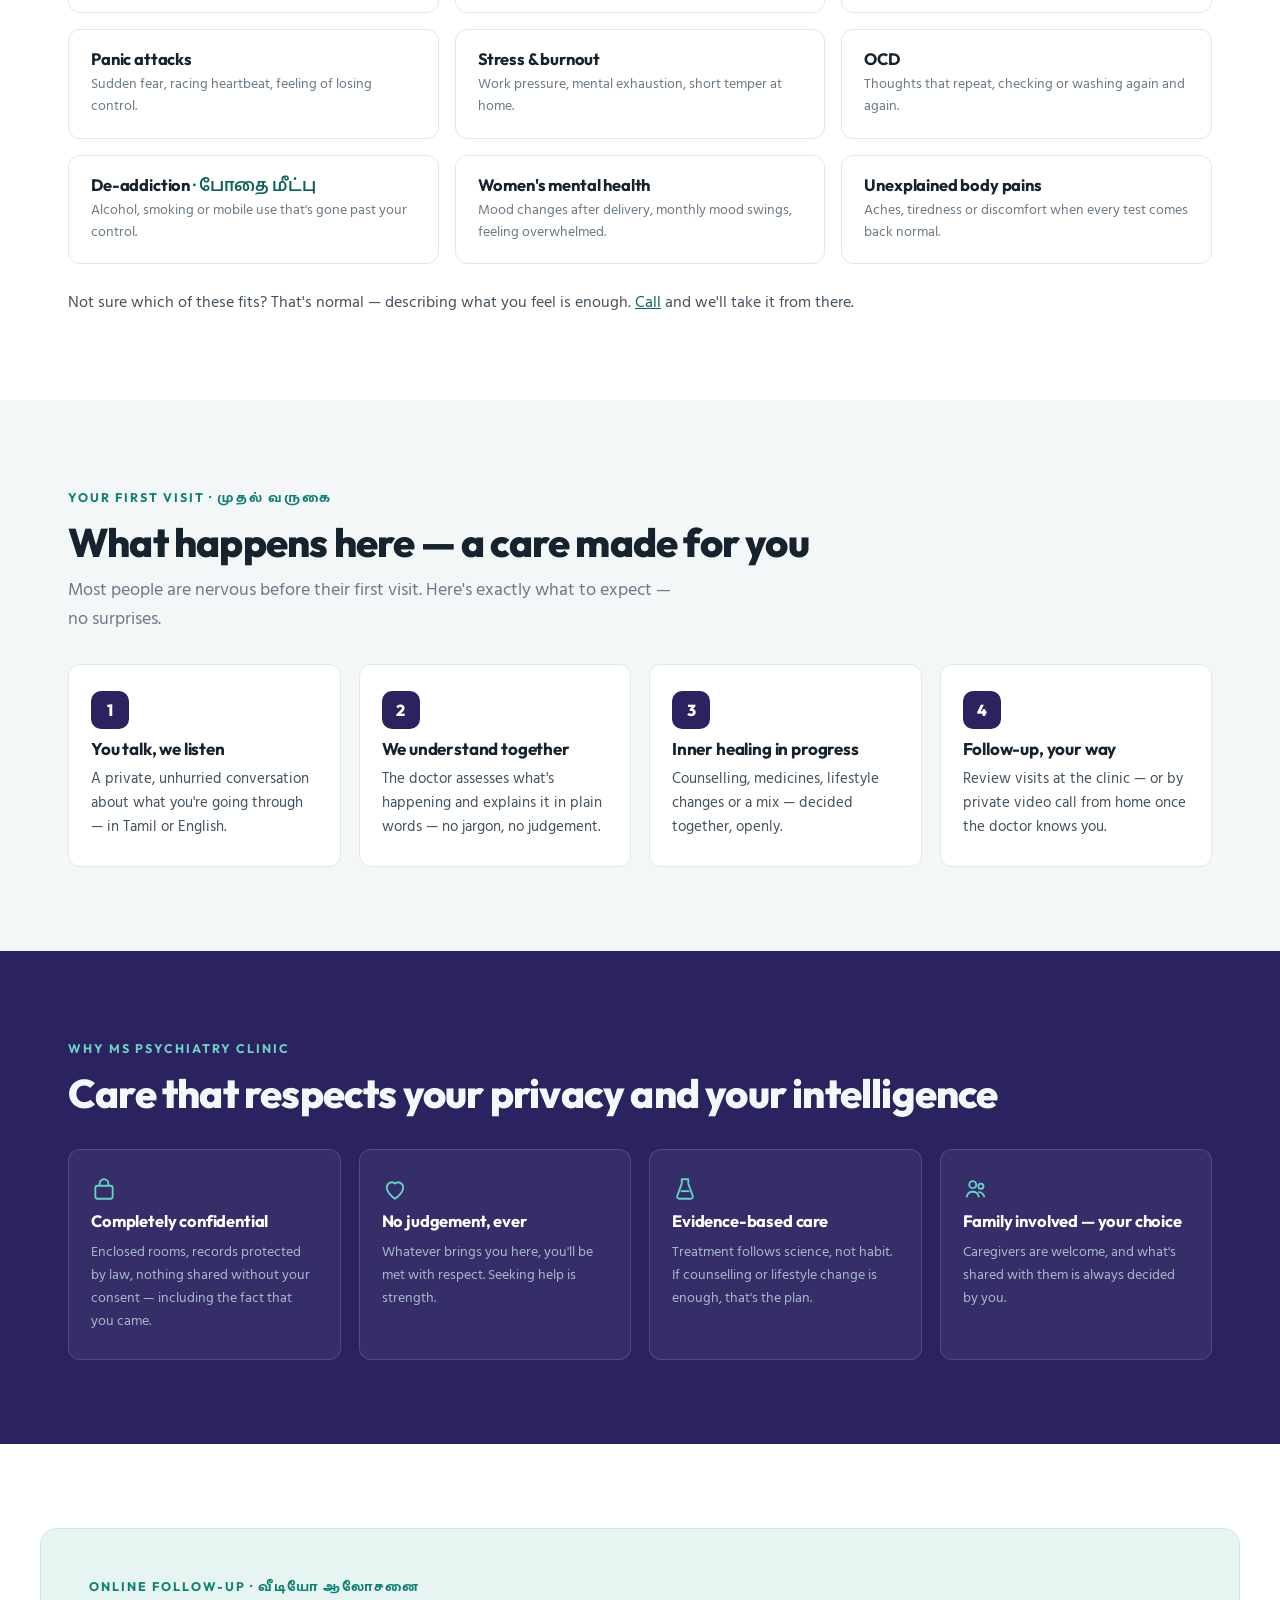
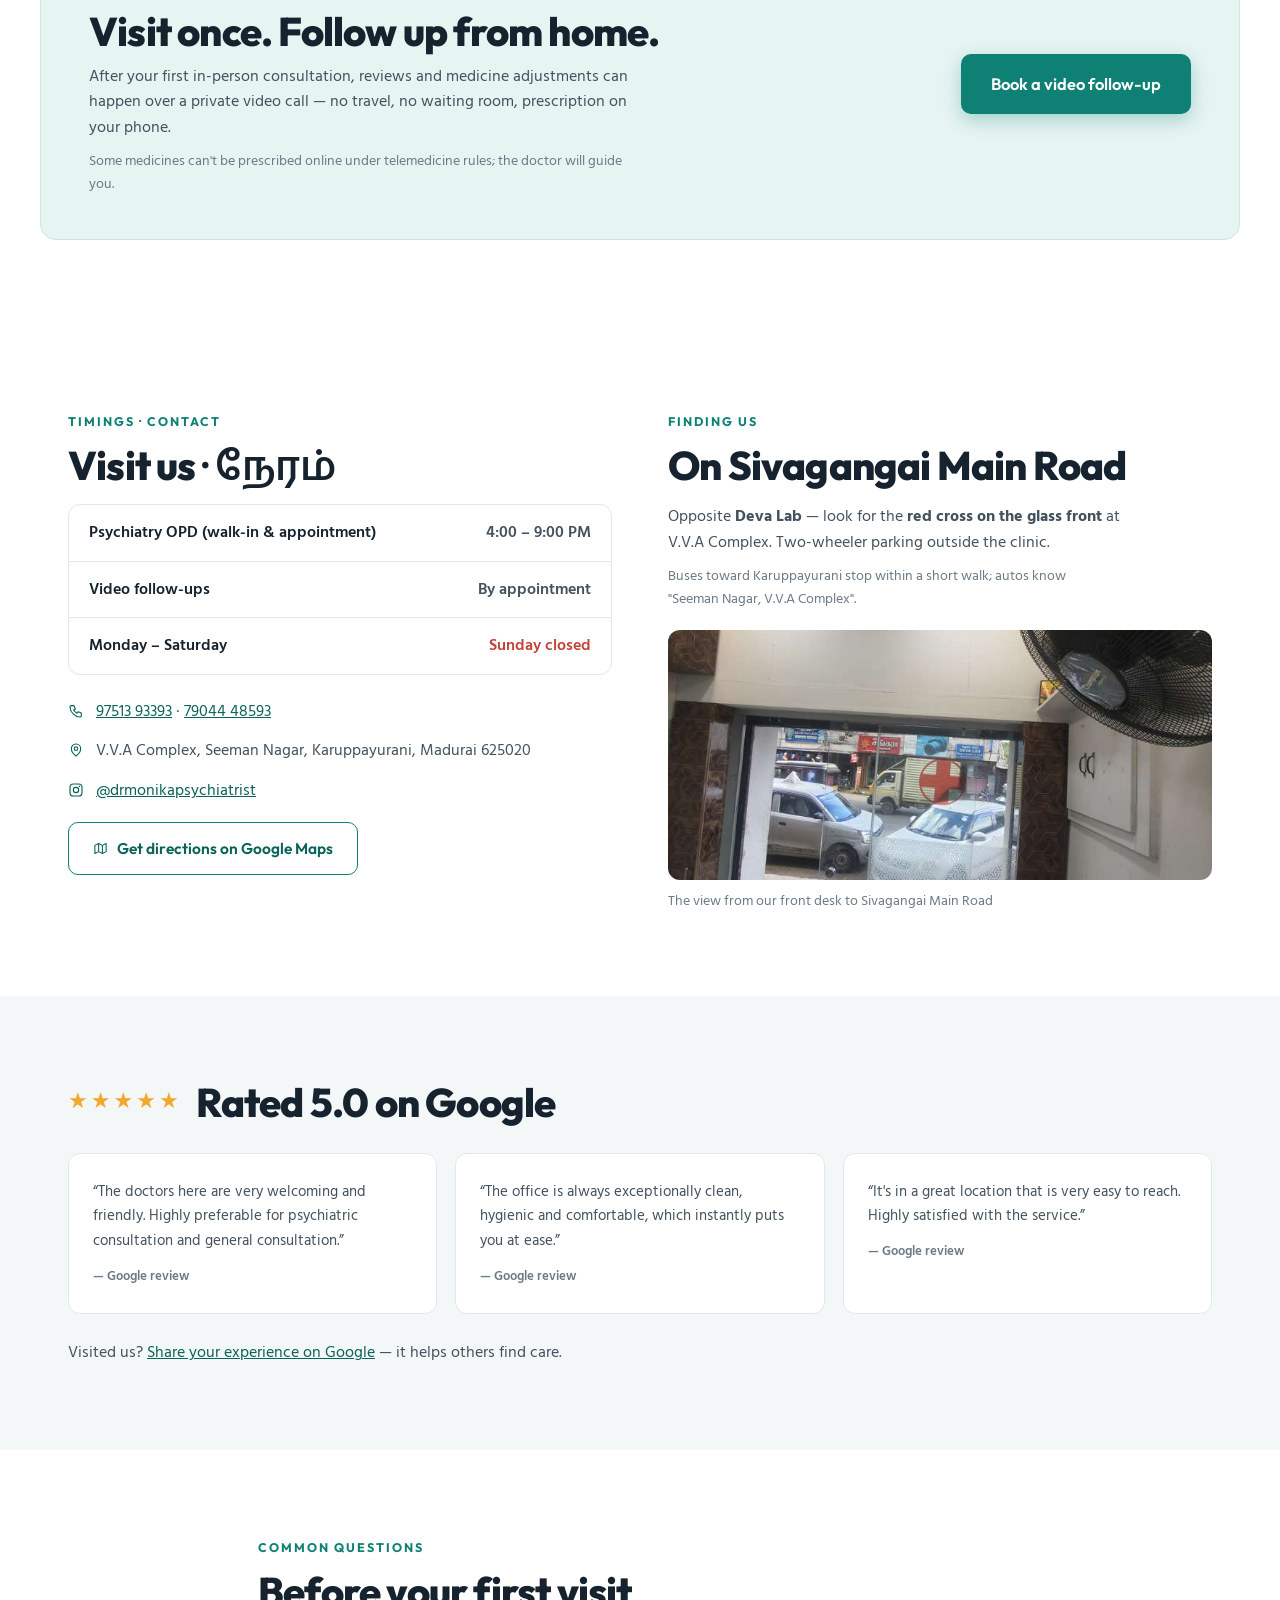
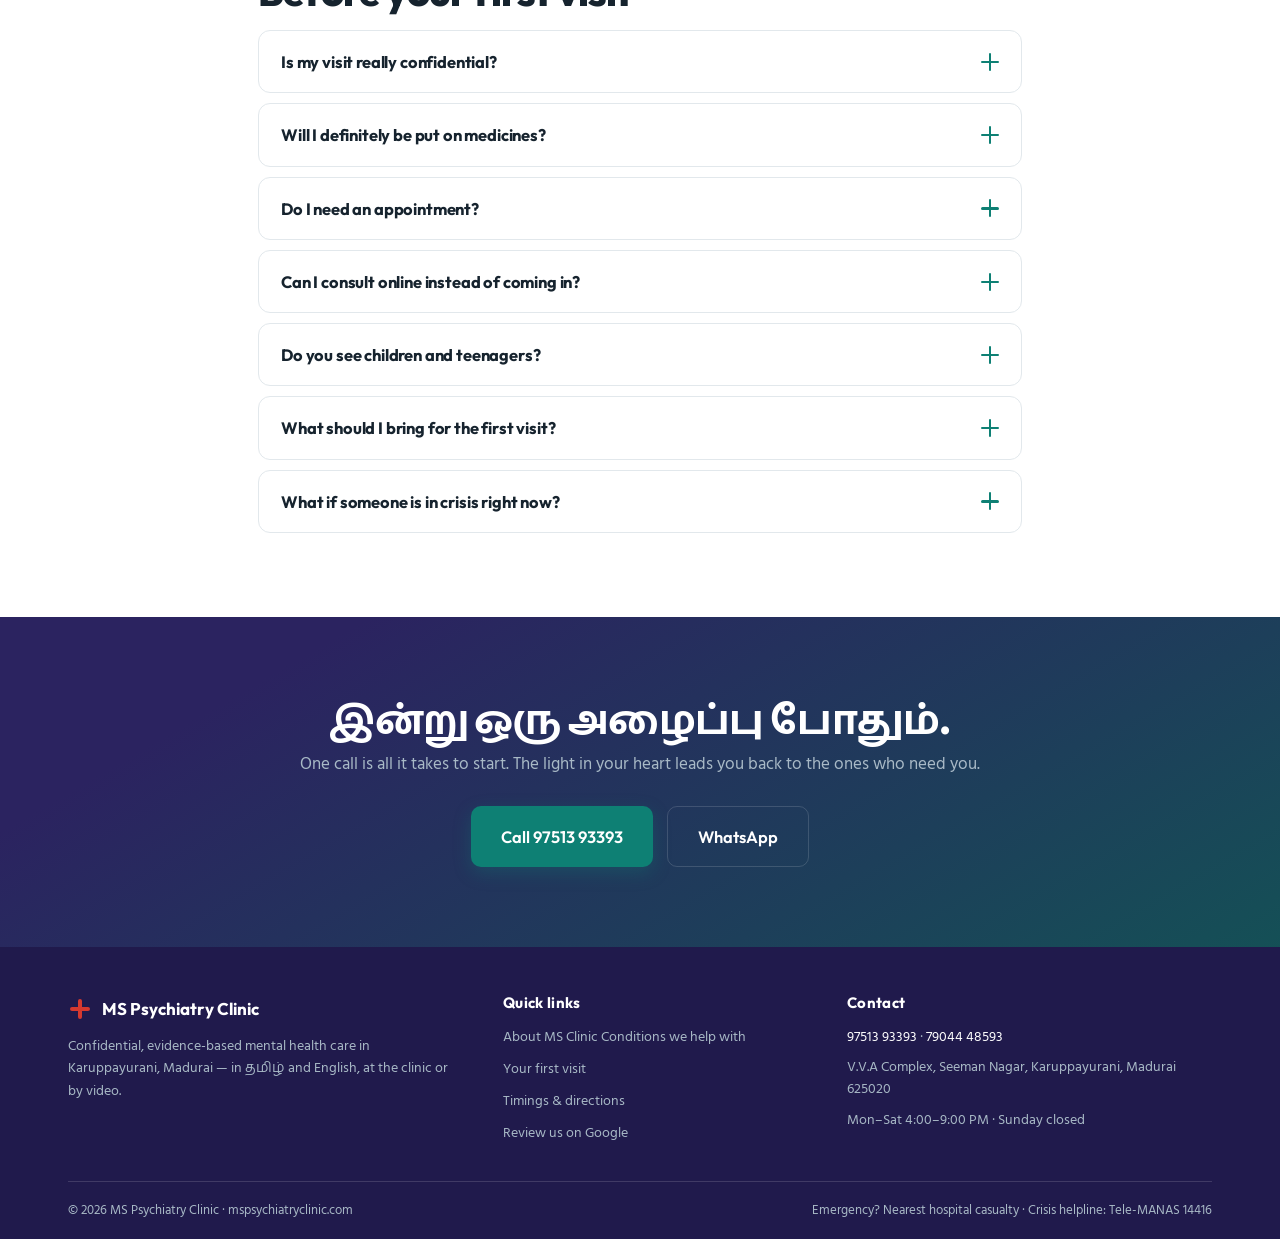
==== commit 516cc07f: "fix(topbar): remove address duplicated by hero eyebrow; show hours instead Co-Authored-By: Claude Fa" ====
--- a/index.html
+++ b/index.html
@@ -55,7 +55,7 @@
 
 <div class="topbar">
   <div class="topbar-inner">
-    <span class="topbar-loc">V.V.A Complex, Seeman Nagar, Karuppayurani, Madurai · Mon–Sat 4–9 PM</span>
+    <span class="topbar-loc">Open Mon–Sat · 4–9 PM · Sunday closed</span>
     <span>Call / WhatsApp: <a href="tel:+919751393393">97513 93393</a></span>
   </div>
 </div>
